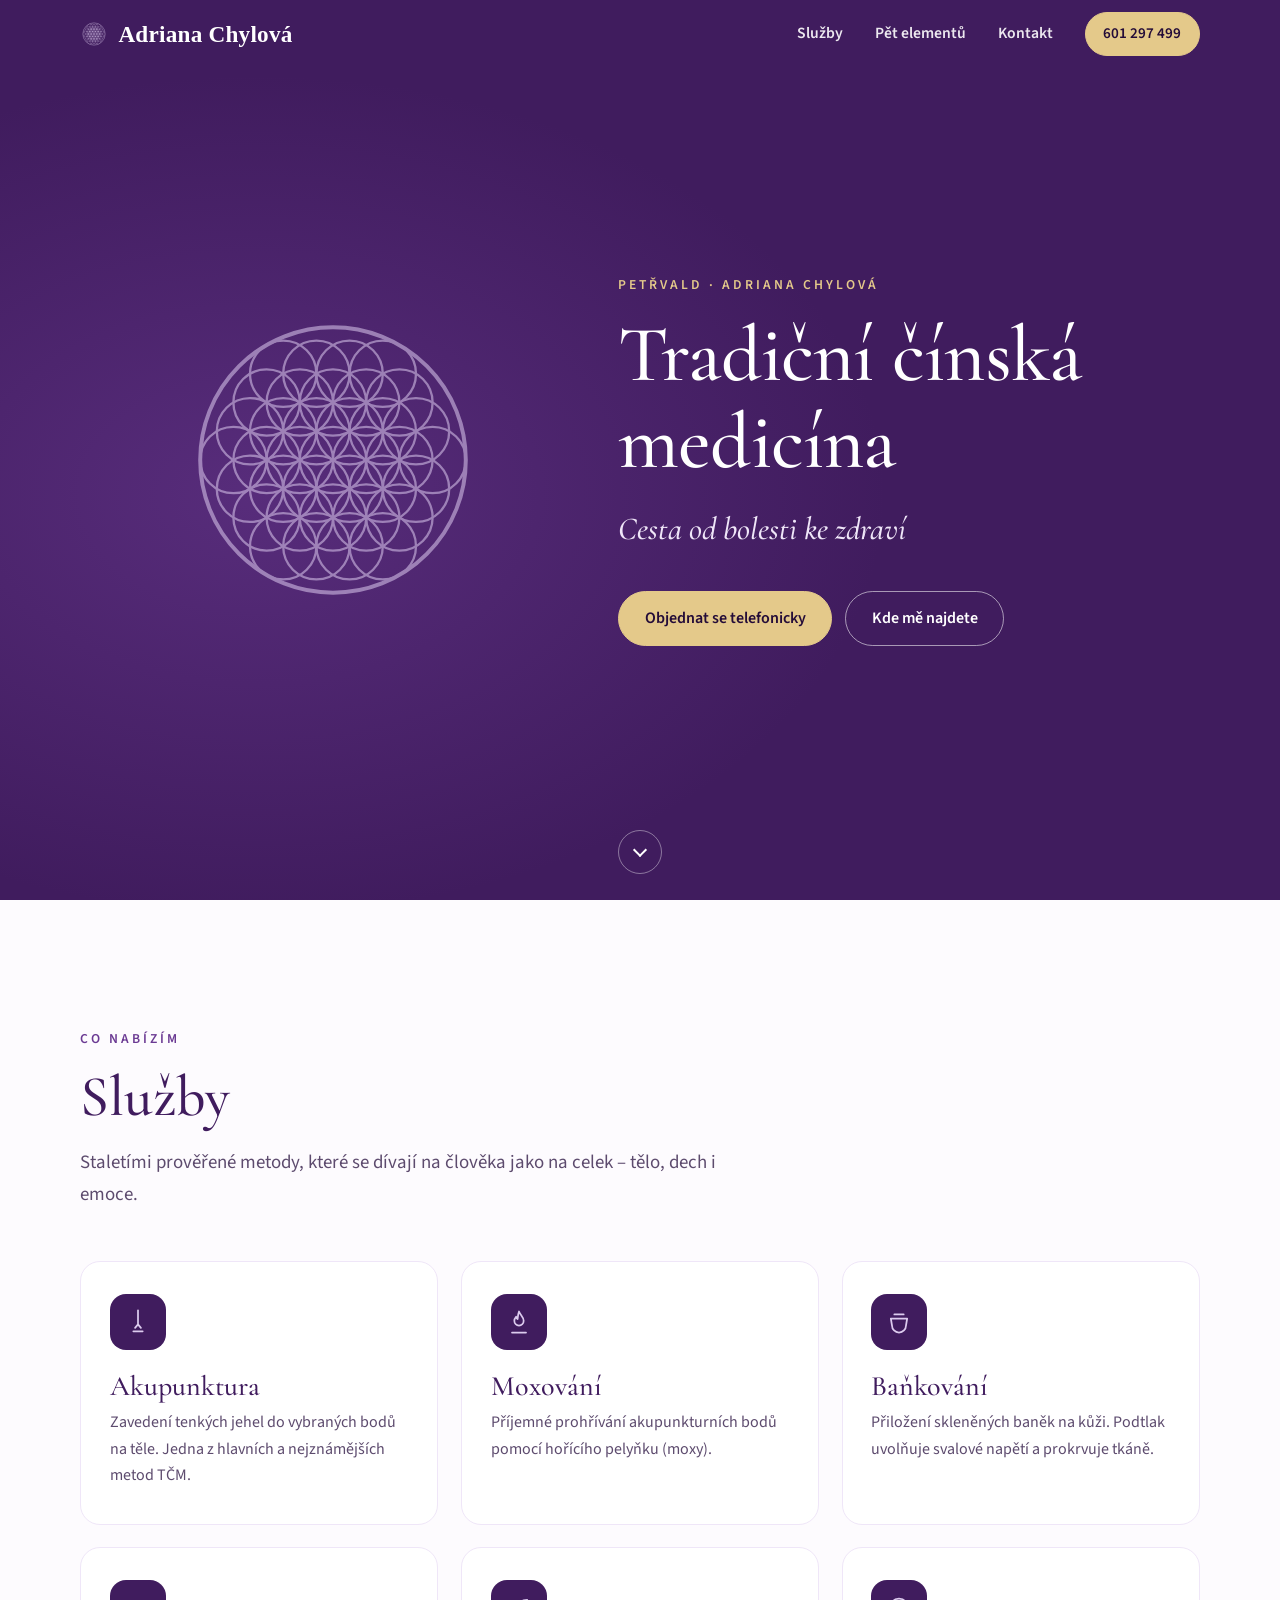
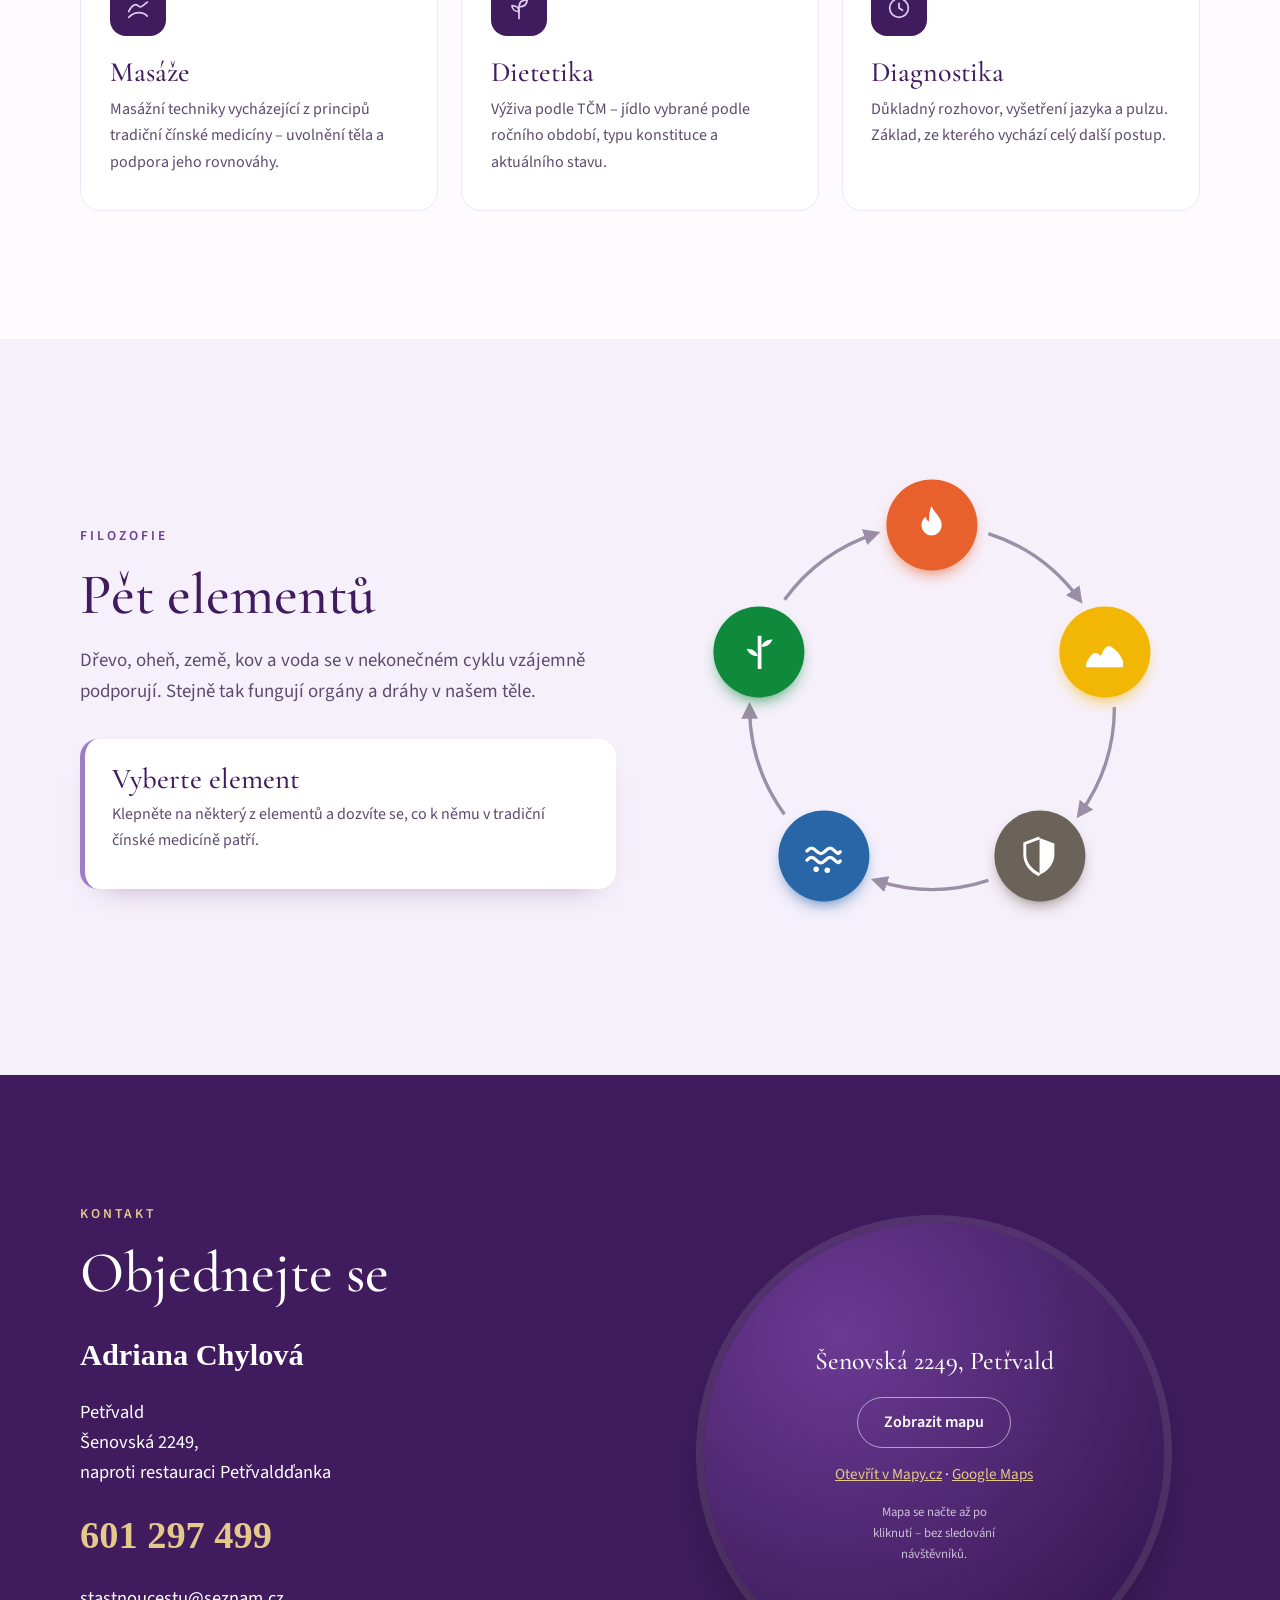
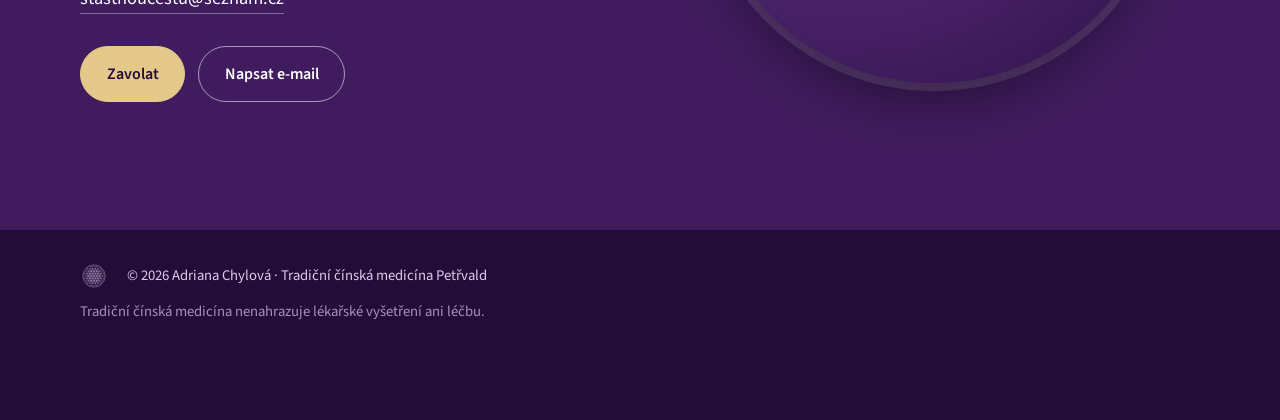
==== index.html @ 7b1acccb "Redesign webu adritcm.cz: moderní one-page, responzivní, SEO, self-hosted fonty Co-Authored-By: Clau" ====
<!doctype html>
<html lang="cs">
<head>
  <meta charset="utf-8">
  <meta name="viewport" content="width=device-width, initial-scale=1">
  <title>Tradiční čínská medicína Petřvald | Adriana Chylová</title>
  <meta name="description" content="Tradiční čínská medicína v Petřvaldu: akupunktura, moxování, baňkování, masáže, dietetika a diagnostika. Adriana Chylová, Šenovská 2249, tel. 601 297 499.">
  <meta name="theme-color" content="#401c5e">
  <link rel="canonical" href="https://adritcm.cz/">
  <link rel="icon" href="img/favicon.svg" type="image/svg+xml">

  <meta property="og:type" content="website">
  <meta property="og:locale" content="cs_CZ">
  <meta property="og:title" content="Tradiční čínská medicína – Cesta od bolesti ke zdraví">
  <meta property="og:description" content="Akupunktura, moxování, baňkování, masáže, dietetika a diagnostika v Petřvaldu.">
  <meta property="og:url" content="https://adritcm.cz/">
  <meta name="twitter:card" content="summary">

  <link rel="preload" href="fonts/cormorant-garamond-latin-500-normal.woff2" as="font" type="font/woff2" crossorigin>
  <link rel="preload" href="fonts/source-sans-3-latin-400-normal.woff2" as="font" type="font/woff2" crossorigin>
  <link rel="stylesheet" href="css/style.css">

  <script type="application/ld+json">
  {
    "@context": "https://schema.org",
    "@type": "HealthAndBeautyBusiness",
    "name": "Adriana Chylová – Tradiční čínská medicína",
    "url": "https://adritcm.cz/",
    "slogan": "Cesta od bolesti ke zdraví",
    "telephone": "+420601297499",
    "email": "stastnoucestu@seznam.cz",
    "address": {
      "@type": "PostalAddress",
      "streetAddress": "Šenovská 2249",
      "addressLocality": "Petřvald",
      "addressCountry": "CZ"
    },
    "founder": { "@type": "Person", "name": "Adriana Chylová" },
    "hasOfferCatalog": {
      "@type": "OfferCatalog",
      "name": "Služby",
      "itemListElement": [
        { "@type": "Offer", "itemOffered": { "@type": "Service", "name": "Akupunktura" } },
        { "@type": "Offer", "itemOffered": { "@type": "Service", "name": "Moxování" } },
        { "@type": "Offer", "itemOffered": { "@type": "Service", "name": "Baňkování" } },
        { "@type": "Offer", "itemOffered": { "@type": "Service", "name": "Masáže" } },
        { "@type": "Offer", "itemOffered": { "@type": "Service", "name": "Dietetika" } },
        { "@type": "Offer", "itemOffered": { "@type": "Service", "name": "Diagnostika" } }
      ]
    }
  }
  </script>
</head>
<body>
  <a class="skip" href="#obsah">Přeskočit na obsah</a>

  <header class="nav" id="nav">
    <a class="nav__brand" href="#top" aria-label="Adriana Chylová – úvod">
      <span class="flower flower--sm" aria-hidden="true"></span>
      <span>Adriana Chylová</span>
    </a>
    <button class="nav__toggle" id="navToggle" aria-expanded="false" aria-controls="navMenu">
      <span class="sr">Menu</span><i aria-hidden="true"></i>
    </button>
    <nav class="nav__menu" id="navMenu" aria-label="Hlavní">
      <a href="#sluzby">Služby</a>
      <a href="#elementy">Pět elementů</a>
      <a href="#kontakt">Kontakt</a>
      <a class="btn btn--small" href="tel:+420601297499">601 297 499</a>
    </nav>
  </header>

  <main id="obsah">
    <!-- HERO -->
    <section class="hero" id="top">
      <img class="hero__photo" src="img/adriana.jpg" alt="Adriana Chylová" width="1200" height="900" fetchpriority="high" onerror="this.remove()">
      <div class="hero__shade" aria-hidden="true"></div>
      <div class="hero__inner">
        <div class="flower flower--hero" aria-hidden="true"></div>
        <div class="hero__text">
          <p class="eyebrow">Petřvald · Adriana Chylová</p>
          <h1>Tradiční čínská medicína</h1>
          <p class="hero__tag">Cesta od bolesti ke zdraví</p>
          <div class="hero__cta">
            <a class="btn" href="tel:+420601297499">Objednat se telefonicky</a>
            <a class="btn btn--ghost" href="#kontakt">Kde mě najdete</a>
          </div>
        </div>
      </div>
      <a class="hero__scroll" href="#sluzby" aria-label="Posunout na služby"><i aria-hidden="true"></i></a>
    </section>

    <!-- SLUŽBY -->
    <section class="section" id="sluzby">
      <div class="wrap">
        <header class="section__head reveal">
          <p class="eyebrow eyebrow--dark">Co nabízím</p>
          <h2>Služby</h2>
          <p class="lead">Staletími prověřené metody, které se dívají na člověka jako na celek – tělo, dech i emoce.</p>
        </header>

        <ul class="cards">
          <li class="card reveal">
            <span class="card__ico" aria-hidden="true"><svg viewBox="0 0 24 24"><path d="M12 2v12M12 14l-2.500 3M12 14l2.500 3M8 20h8" /></svg></span>
            <h3>Akupunktura</h3>
            <p>Zavedení tenkých jehel do vybraných bodů na těle. Jedna z hlavních a nejznámějších metod TČM.</p>
          </li>
          <li class="card reveal">
            <span class="card__ico" aria-hidden="true"><svg viewBox="0 0 24 24"><path d="M12 3c1 3 4 4.500 4 8a4 4 0 0 1-8 0c0-1.500.7-2.600 1.500-3.500.2 1 .7 1.600 1.300 2C11 8.500 11 5.500 12 3z"/><path d="M6 21h12"/></svg></span>
            <h3>Moxování</h3>
            <p>Příjemné prohřívání akupunkturních bodů pomocí hořícího pelyňku (moxy).</p>
          </li>
          <li class="card reveal">
            <span class="card__ico" aria-hidden="true"><svg viewBox="0 0 24 24"><path d="M5 9h14l-1 6a6 6 0 0 1-12 0z"/><path d="M8 5.500h8"/></svg></span>
            <h3>Baňkování</h3>
            <p>Přiložení skleněných baněk na kůži. Podtlak uvolňuje svalové napětí a prokrvuje tkáně.</p>
          </li>
          <li class="card reveal">
            <span class="card__ico" aria-hidden="true"><svg viewBox="0 0 24 24"><path d="M4 15c2-4 4-6 6-6s2 2 4 2 4-3 6-4"/><path d="M4 20c3-3 6-4 9-4s5 1 7 3"/></svg></span>
            <h3>Masáže</h3>
            <p>Masážní techniky vycházející z principů tradiční čínské medicíny – uvolnění těla a podpora jeho rovnováhy.</p>
          </li>
          <li class="card reveal">
            <span class="card__ico" aria-hidden="true"><svg viewBox="0 0 24 24"><path d="M12 21V11"/><path d="M12 11c0-4 3-6 7-6 0 4-3 6-7 6z"/><path d="M12 15c0-3-2.500-5-6-5 0 3 2.500 5 6 5z"/></svg></span>
            <h3>Dietetika</h3>
            <p>Výživa podle TČM – jídlo vybrané podle ročního období, typu konstituce a aktuálního stavu.</p>
          </li>
          <li class="card reveal">
            <span class="card__ico" aria-hidden="true"><svg viewBox="0 0 24 24"><circle cx="12" cy="12" r="8"/><path d="M12 8v4l3 2"/></svg></span>
            <h3>Diagnostika</h3>
            <p>Důkladný rozhovor, vyšetření jazyka a pulzu. Základ, ze kterého vychází celý další postup.</p>
          </li>
        </ul>
      </div>
    </section>

    <!-- PĚT ELEMENTŮ -->
    <section class="section section--tint" id="elementy">
      <div class="wrap elements">
        <header class="section__head reveal">
          <p class="eyebrow eyebrow--dark">Filozofie</p>
          <h2>Pět elementů</h2>
          <p class="lead">Dřevo, oheň, země, kov a voda se v nekonečném cyklu vzájemně podporují. Stejně tak fungují orgány a dráhy v našem těle.</p>
          <div class="el-panel" id="elPanel" aria-live="polite">
            <h3 id="elTitle">Vyberte element</h3>
            <p id="elText">Klepněte na některý z elementů a dozvíte se, co k němu v tradiční čínské medicíně patří.</p>
          </div>
        </header>

        <div class="wheel reveal" id="wheel">
          <svg class="wheel__arrows" viewBox="0 0 100 100" aria-hidden="true">
            <defs>
              <marker id="ah" viewBox="0 0 10 10" refX="7" refY="5" markerWidth="5" markerHeight="5" orient="auto-start-reverse">
                <path d="M0 0L10 5L0 10z" fill="#9a8fa6"/>
              </marker>
            </defs>
            <g fill="none" stroke="#9a8fa6" stroke-width=".7" marker-end="url(#ah)" id="arcs"></g>
          </svg>
          <button class="node" style="--x:50%;--y:12%;--c:#e8602c" data-el="fire" aria-label="Oheň">
            <svg viewBox="0 0 24 24"><path fill="#fff" d="M12 2c1 3.500 5.500 5.800 5.500 10.500a5.500 5.500 0 0 1-11 0c0-2.200 1-3.600 2.300-4.800.2 1.400 1 2.300 1.900 2.800C10.500 8.300 10.800 4.500 12 2z"/></svg>
          </button>
          <button class="node" style="--x:86%;--y:38.500%;--c:#f2b705" data-el="earth" aria-label="Země">
            <svg viewBox="0 0 24 24"><path fill="#fff" d="M2 18c3-6 5-7 8-4 2-5 4-7 7-4 2 1.500 3.500 3 5 7v3H2z"/></svg>
          </button>
          <button class="node" style="--x:72.500%;--y:81%;--c:#6b6259" data-el="metal" aria-label="Kov">
            <svg viewBox="0 0 24 24"><path fill="#fff" d="M12 2l8 3v6c0 5-3.500 9-8 11z"/><path fill="none" stroke="#fff" stroke-width="1.600" d="M12 2L4 5v6c0 5 3.500 9 8 11"/></svg>
          </button>
          <button class="node" style="--x:27.500%;--y:81%;--c:#2866a8" data-el="water" aria-label="Voda">
            <svg viewBox="0 0 24 24" fill="none" stroke="#fff" stroke-width="1.800" stroke-linecap="round"><path d="M3 9c2-2 3-2 5 0s3 2 5 0 3-2 5 0 2 1.500 3 .5"/><path d="M3 14c2-2 3-2 5 0s3 2 5 0 3-2 5 0 2 1.500 3 .5"/><circle cx="8" cy="19" r=".6" fill="#fff"/><circle cx="14" cy="19.500" r=".6" fill="#fff"/></svg>
          </button>
          <button class="node" style="--x:14%;--y:38.500%;--c:#0f8a3c" data-el="wood" aria-label="Dřevo">
            <svg viewBox="0 0 24 24"><path fill="#fff" d="M11 3h2v18h-2z"/><path fill="#fff" d="M13 9c3 0 5-1.500 6-4-3 0-5.500 1.500-6 4zM11 14c-3 0-5-1.500-6-4 3 0 5.500 1.500 6 4z"/></svg>
          </button>
        </div>
      </div>
    </section>

    <!-- KONTAKT -->
    <section class="section section--dark contact" id="kontakt">
      <img class="contact__photo" src="img/caj.jpg" alt="" width="1200" height="800" loading="lazy" onerror="this.remove()">
      <div class="contact__shade" aria-hidden="true"></div>
      <div class="wrap contact__grid">
        <div class="reveal">
          <p class="eyebrow">Kontakt</p>
          <h2>Objednejte se</h2>
          <address class="addr">
            <strong>Adriana Chylová</strong>
            <span>Petřvald<br>Šenovská 2249,<br>naproti restauraci Petřvaldďanka</span>
            <a class="addr__big" href="tel:+420601297499">601 297 499</a>
            <a href="mailto:stastnoucestu@seznam.cz">stastnoucestu@seznam.cz</a>
          </address>
          <div class="hero__cta">
            <a class="btn" href="tel:+420601297499">Zavolat</a>
            <a class="btn btn--ghost" href="mailto:stastnoucestu@seznam.cz">Napsat e-mail</a>
          </div>
        </div>

        <div class="map reveal" id="map">
          <div class="map__ph">
            <p>Šenovská 2249, Petřvald</p>
            <button class="btn btn--ghost" id="mapLoad" type="button">Zobrazit mapu</button>
            <p class="map__links">
              <a href="https://mapy.cz/zakladni?q=%C5%A0enovsk%C3%A1%202249%2C%20Pet%C5%99vald" target="_blank" rel="noopener">Otevřít v Mapy.cz</a> ·
              <a href="https://www.google.com/maps/search/?api=1&query=%C5%A0enovsk%C3%A1%202249%2C%20Pet%C5%99vald" target="_blank" rel="noopener">Google Maps</a>
            </p>
            <small>Mapa se načte až po kliknutí – bez sledování návštěvníků.</small>
          </div>
        </div>
      </div>
    </section>
  </main>

  <footer class="foot">
    <div class="wrap foot__in">
      <span class="flower flower--sm" aria-hidden="true"></span>
      <p>© <span id="year">2025</span> Adriana Chylová · Tradiční čínská medicína Petřvald</p>
      <p class="foot__note">Tradiční čínská medicína nenahrazuje lékařské vyšetření ani léčbu.</p>
    </div>
  </footer>

  <a class="fab" href="tel:+420601297499" aria-label="Zavolat 601 297 499">
    <svg viewBox="0 0 24 24" aria-hidden="true"><path d="M6.600 10.800a15 15 0 0 0 6.600 6.600l2.200-2.200a1 1 0 0 1 1-.25 11 11 0 0 0 3.500.56 1 1 0 0 1 1 1V20a1 1 0 0 1-1 1A17 17 0 0 1 3 4a1 1 0 0 1 1-1h3.500a1 1 0 0 1 1 1c0 1.200.2 2.400.56 3.500a1 1 0 0 1-.25 1z"/></svg>
  </a>

  <script src="js/main.js" defer></script>
</body>
</html>
---- css/style.css ----
/* ---------- Fonts (self-hosted, no third-party requests) ---------- */
@font-face{font-family:"Cormorant Garamond";font-weight:500;font-style:normal;font-display:swap;src:url(../fonts/cormorant-garamond-latin-ext-500-normal.woff2) format("woff2");unicode-range:U+0100-02BA,U+02BD-02C5,U+02C7-02CC,U+02CE-02D7,U+02DD-02FF,U+0304,U+0308,U+0329,U+1D00-1DBF,U+1E00-1E9F,U+1EF2-1EFF,U+2020,U+20A0-20AB,U+20AD-20C0,U+2113,U+2C60-2C7F,U+A720-A7FF}
@font-face{font-family:"Cormorant Garamond";font-weight:500;font-style:normal;font-display:swap;src:url(../fonts/cormorant-garamond-latin-500-normal.woff2) format("woff2");unicode-range:U+0000-00FF,U+0131,U+0152-0153,U+02BB-02BC,U+02C6,U+02DA,U+02DC,U+0304,U+0308,U+0329,U+2000-206F,U+20AC,U+2122,U+2191,U+2193,U+2212,U+2215,U+FEFF,U+FFFD}
@font-face{font-family:"Cormorant Garamond";font-weight:600;font-style:normal;font-display:swap;src:url(../fonts/cormorant-garamond-latin-ext-600-normal.woff2) format("woff2");unicode-range:U+0100-02BA,U+02BD-02C5,U+02C7-02CC,U+02CE-02D7,U+02DD-02FF,U+0304,U+0308,U+0329,U+1D00-1DBF,U+1E00-1E9F,U+1EF2-1EFF,U+2020,U+20A0-20AB,U+20AD-20C0,U+2113,U+2C60-2C7F,U+A720-A7FF}
@font-face{font-family:"Cormorant Garamond";font-weight:600;font-style:normal;font-display:swap;src:url(../fonts/cormorant-garamond-latin-600-normal.woff2) format("woff2");unicode-range:U+0000-00FF,U+0131,U+0152-0153,U+02BB-02BC,U+02C6,U+02DA,U+02DC,U+0304,U+0308,U+0329,U+2000-206F,U+20AC,U+2122,U+2191,U+2193,U+2212,U+2215,U+FEFF,U+FFFD}
@font-face{font-family:"Cormorant Garamond";font-weight:500;font-style:italic;font-display:swap;src:url(../fonts/cormorant-garamond-latin-ext-500-italic.woff2) format("woff2");unicode-range:U+0100-02BA,U+02BD-02C5,U+02C7-02CC,U+02CE-02D7,U+02DD-02FF,U+0304,U+0308,U+0329,U+1D00-1DBF,U+1E00-1E9F,U+1EF2-1EFF,U+2020,U+20A0-20AB,U+20AD-20C0,U+2113,U+2C60-2C7F,U+A720-A7FF}
@font-face{font-family:"Cormorant Garamond";font-weight:500;font-style:italic;font-display:swap;src:url(../fonts/cormorant-garamond-latin-500-italic.woff2) format("woff2");unicode-range:U+0000-00FF,U+0131,U+0152-0153,U+02BB-02BC,U+02C6,U+02DA,U+02DC,U+0304,U+0308,U+0329,U+2000-206F,U+20AC,U+2122,U+2191,U+2193,U+2212,U+2215,U+FEFF,U+FFFD}
@font-face{font-family:"Source Sans 3";font-weight:400;font-style:normal;font-display:swap;src:url(../fonts/source-sans-3-latin-ext-400-normal.woff2) format("woff2");unicode-range:U+0100-02BA,U+02BD-02C5,U+02C7-02CC,U+02CE-02D7,U+02DD-02FF,U+0304,U+0308,U+0329,U+1D00-1DBF,U+1E00-1E9F,U+1EF2-1EFF,U+2020,U+20A0-20AB,U+20AD-20C0,U+2113,U+2C60-2C7F,U+A720-A7FF}
@font-face{font-family:"Source Sans 3";font-weight:400;font-style:normal;font-display:swap;src:url(../fonts/source-sans-3-latin-400-normal.woff2) format("woff2");unicode-range:U+0000-00FF,U+0131,U+0152-0153,U+02BB-02BC,U+02C6,U+02DA,U+02DC,U+0304,U+0308,U+0329,U+2000-206F,U+20AC,U+2122,U+2191,U+2193,U+2212,U+2215,U+FEFF,U+FFFD}
@font-face{font-family:"Source Sans 3";font-weight:600;font-style:normal;font-display:swap;src:url(../fonts/source-sans-3-latin-ext-600-normal.woff2) format("woff2");unicode-range:U+0100-02BA,U+02BD-02C5,U+02C7-02CC,U+02CE-02D7,U+02DD-02FF,U+0304,U+0308,U+0329,U+1D00-1DBF,U+1E00-1E9F,U+1EF2-1EFF,U+2020,U+20A0-20AB,U+20AD-20C0,U+2113,U+2C60-2C7F,U+A720-A7FF}
@font-face{font-family:"Source Sans 3";font-weight:600;font-style:normal;font-display:swap;src:url(../fonts/source-sans-3-latin-600-normal.woff2) format("woff2");unicode-range:U+0000-00FF,U+0131,U+0152-0153,U+02BB-02BC,U+02C6,U+02DA,U+02DC,U+0304,U+0308,U+0329,U+2000-206F,U+20AC,U+2122,U+2191,U+2193,U+2212,U+2215,U+FEFF,U+FFFD}

/* ---------- Tokens ---------- */
:root{
  --plum-950:#240c38;
  --plum-900:#2e1047;
  --plum-800:#401c5e;
  --plum-600:#6b3a93;
  --plum-400:#a07cc4;
  --lilac-200:#dccbee;
  --lilac-100:#efe6f8;
  --paper:#fdfbfe;
  --tint:#f6f0fb;
  --ink:#2a1a38;
  --ink-soft:#5d4b6e;
  --gold:#e4c98a;
  --serif:"Cormorant Garamond",Georgia,"Times New Roman",serif;
  --sans:"Source Sans 3",system-ui,-apple-system,"Segoe UI",Roboto,sans-serif;
  --ease:cubic-bezier(.2,.7,.2,1);
  --nav-h:68px;
}

*,*::before,*::after{box-sizing:border-box}
html{scroll-behavior:smooth;scroll-padding-top:var(--nav-h);-webkit-text-size-adjust:100%}
body{margin:0;font:400 1.0625rem/1.65 var(--sans);color:var(--ink);background:var(--paper);-webkit-font-smoothing:antialiased}
img{max-width:100%;display:block}
a{color:inherit}
h1,h2,h3{font-family:var(--serif);font-weight:500;line-height:1.1;margin:0}
p{margin:0}
.sr{position:absolute;width:1px;height:1px;overflow:hidden;clip:rect(0 0 0 0);white-space:nowrap}
.skip{position:absolute;left:12px;top:-60px;z-index:100;background:#fff;color:var(--plum-800);padding:.6rem 1rem;border-radius:8px;transition:top .2s}
.skip:focus{top:12px}
:focus-visible{outline:3px solid var(--gold);outline-offset:3px;border-radius:4px}
.wrap{width:min(1120px,100% - 2.5rem);margin-inline:auto}

/* ---------- Flower of life (mask so it can take any colour) ---------- */
.flower{display:inline-block;background:currentColor;-webkit-mask:url(../img/flower.svg) center/contain no-repeat;mask:url(../img/flower.svg) center/contain no-repeat}
.flower--sm{width:28px;height:28px;color:var(--lilac-200)}
.flower--hero{width:clamp(180px,26vw,340px);aspect-ratio:1;color:rgba(220,203,238,.55);animation:spin 120s linear infinite}
@keyframes spin{to{transform:rotate(360deg)}}

/* ---------- Buttons ---------- */
.btn{display:inline-flex;align-items:center;justify-content:center;gap:.5rem;padding:.85rem 1.6rem;border-radius:999px;background:var(--gold);color:var(--plum-950);font-weight:600;text-decoration:none;border:1.5px solid var(--gold);transition:transform .25s var(--ease),background .25s,color .25s,box-shadow .25s;cursor:pointer;font-size:1rem;font-family:inherit}
.btn:hover{transform:translateY(-2px);box-shadow:0 10px 24px -8px rgba(0,0,0,.45)}
.btn--ghost{background:transparent;color:#fff;border-color:rgba(255,255,255,.55)}
.btn--ghost:hover{background:rgba(255,255,255,.12)}
.btn--small{padding:.5rem 1.1rem;font-size:.95rem}

/* ---------- Navigation ---------- */
.nav{position:fixed;inset:0 0 auto 0;height:var(--nav-h);z-index:50;display:flex;align-items:center;justify-content:space-between;padding-inline:max(1.25rem,calc((100vw - 1120px)/2));color:#fff;transition:background .3s,box-shadow .3s,backdrop-filter .3s}
.nav.is-solid{background:rgba(46,16,71,.88);backdrop-filter:blur(12px);-webkit-backdrop-filter:blur(12px);box-shadow:0 1px 0 rgba(255,255,255,.08)}
.nav__brand{display:flex;align-items:center;gap:.65rem;text-decoration:none;font-family:var(--serif);font-size:1.45rem;font-weight:600;letter-spacing:.01em}
.nav__menu{display:flex;align-items:center;gap:2rem}
.nav__menu a:not(.btn){text-decoration:none;font-weight:600;font-size:.98rem;opacity:.9;position:relative;padding-block:.3rem}
.nav__menu a:not(.btn)::after{content:"";position:absolute;left:0;bottom:0;height:1.5px;width:100%;background:var(--gold);transform:scaleX(0);transform-origin:left;transition:transform .3s var(--ease)}
.nav__menu a:not(.btn):hover{opacity:1}
.nav__menu a:not(.btn):hover::after{transform:scaleX(1)}
.nav__toggle{display:none;background:none;border:0;width:44px;height:44px;color:inherit;cursor:pointer;position:relative}
.nav__toggle i,.nav__toggle i::before{content:"";position:absolute;left:11px;right:11px;height:2px;background:currentColor;transition:transform .3s var(--ease)}
.nav__toggle i{top:21px}
.nav__toggle i::before{left:0;right:0;top:-7px;box-shadow:0 14px 0 currentColor}
.nav__toggle[aria-expanded="true"] i{background:transparent}
.nav__toggle[aria-expanded="true"] i::before{transform:translateY(7px) rotate(45deg);box-shadow:none}
.nav__toggle[aria-expanded="true"] i::after{content:"";position:absolute;left:0;right:0;top:-0;height:2px;background:currentColor;transform:rotate(-45deg)}

/* ---------- Hero ---------- */
.hero{position:relative;min-height:100svh;display:grid;align-items:center;background:var(--plum-800);color:#fff;overflow:hidden;isolation:isolate}
.hero__photo{position:absolute;inset:0;width:100%;height:100%;object-fit:cover;object-position:70% 20%;z-index:-2;mix-blend-mode:luminosity;opacity:.38}
.hero__shade{position:absolute;inset:0;z-index:-1;background:
  radial-gradient(900px 600px at 20% 55%,rgba(107,58,147,.55),transparent 70%),
  linear-gradient(90deg,var(--plum-800) 0%,rgba(64,28,94,.35) 55%,rgba(64,28,94,.7) 100%)}
.hero__inner{width:min(1120px,100% - 2.5rem);margin:0 auto;padding:calc(var(--nav-h) + 2rem) 0 5rem;display:grid;grid-template-columns:1fr 1.15fr;align-items:center;gap:2rem}
.hero__inner .flower--hero{justify-self:center}
.eyebrow{font-size:.85rem;letter-spacing:.22em;text-transform:uppercase;font-weight:600;color:var(--gold);margin-bottom:1rem}
.eyebrow--dark{color:var(--plum-600)}
.hero h1{font-size:clamp(2.6rem,6.2vw,5rem);font-weight:500;letter-spacing:-.01em;text-wrap:balance}
.hero__tag{font-family:var(--serif);font-style:italic;font-size:clamp(1.4rem,2.6vw,2rem);color:var(--lilac-100);margin:1rem 0 2.2rem}
.hero__cta{display:flex;flex-wrap:wrap;gap:.8rem}
.hero__scroll{position:absolute;left:50%;bottom:1.6rem;translate:-50% 0;width:44px;height:44px;border-radius:50%;border:1.5px solid rgba(255,255,255,.4);display:grid;place-items:center;text-decoration:none;transition:background .3s}
.hero__scroll:hover{background:rgba(255,255,255,.12)}
.hero__scroll i{width:10px;height:10px;border-right:2px solid #fff;border-bottom:2px solid #fff;rotate:45deg;translate:0 -2px;animation:bob 2s ease-in-out infinite}
@keyframes bob{50%{translate:0 3px}}

/* ---------- Sections ---------- */
.section{padding:clamp(4.5rem,10vw,8rem) 0}
.section--tint{background:var(--tint)}
.section__head{max-width:640px;margin-bottom:3.2rem}
.section h2{font-size:clamp(2.2rem,4.6vw,3.6rem);color:var(--plum-800)}
.lead{margin-top:1.1rem;color:var(--ink-soft);font-size:1.18rem}

/* ---------- Service cards ---------- */
.cards{list-style:none;margin:0;padding:0;display:grid;grid-template-columns:repeat(auto-fit,minmax(min(100%,300px),1fr));gap:1.4rem}
.card{background:#fff;border:1px solid var(--lilac-100);border-radius:20px;padding:2rem 1.8rem 2.2rem;position:relative;overflow:hidden;transition:transform .35s var(--ease),box-shadow .35s,border-color .35s}
.card::after{content:"";position:absolute;inset:auto -30% -60% auto;width:200px;height:200px;background:radial-gradient(circle,var(--lilac-100),transparent 70%);opacity:0;transition:opacity .4s}
.card:hover{transform:translateY(-6px);box-shadow:0 22px 40px -22px rgba(64,28,94,.4);border-color:var(--lilac-200)}
.card:hover::after{opacity:1}
.card__ico{display:grid;place-items:center;width:56px;height:56px;border-radius:16px;background:var(--plum-800);margin-bottom:1.3rem}
.card__ico svg{width:28px;height:28px;fill:none;stroke:var(--lilac-200);stroke-width:1.5;stroke-linecap:round;stroke-linejoin:round}
.card h3{font-size:1.75rem;color:var(--plum-800);margin-bottom:.5rem}
.card p{color:var(--ink-soft);font-size:1rem;position:relative;z-index:1}

/* ---------- Five elements ---------- */
.elements{display:grid;grid-template-columns:1fr 1fr;gap:3rem;align-items:center}
.elements .section__head{margin:0}
.el-panel{margin-top:2rem;padding:1.5rem 1.7rem;background:#fff;border-radius:18px;border-left:5px solid var(--panel,var(--plum-400));box-shadow:0 14px 30px -22px rgba(64,28,94,.5);min-height:150px;transition:border-color .3s}
.el-panel h3{font-size:1.8rem;color:var(--panel,var(--plum-800));margin-bottom:.4rem}
.el-panel p{font-size:1rem;color:var(--ink-soft)}
.wheel{position:relative;width:min(100%,480px);aspect-ratio:1;justify-self:center}
.wheel__arrows{position:absolute;inset:0;width:100%;height:100%}
.node{position:absolute;left:var(--x);top:var(--y);width:19%;aspect-ratio:1;translate:-50% -50%;border-radius:50%;border:0;background:var(--c);display:grid;place-items:center;cursor:pointer;transition:transform .35s var(--ease),box-shadow .35s;box-shadow:0 8px 18px -8px var(--c)}
.node svg{width:56%;height:56%}
.node:hover,.node.is-active{transform:scale(1.14);box-shadow:0 0 0 6px color-mix(in srgb,var(--c) 28%,transparent),0 14px 26px -10px var(--c)}

/* ---------- Contact ---------- */
.contact{position:relative;background:var(--plum-800);color:#fff;overflow:hidden;isolation:isolate}
.contact__photo{position:absolute;inset:0;width:100%;height:100%;object-fit:cover;z-index:-2;mix-blend-mode:luminosity;opacity:.3}
.contact__shade{position:absolute;inset:0;z-index:-1;background:linear-gradient(100deg,rgba(64,28,94,.4),var(--plum-800) 75%)}
.contact h2{color:#fff;margin-bottom:1.6rem}
.contact__grid{display:grid;grid-template-columns:1fr 1fr;gap:3.5rem;align-items:center}
.addr{font-style:normal;display:grid;gap:1rem;margin-bottom:2rem;font-size:1.15rem}
.addr strong{font-family:var(--serif);font-size:1.9rem;font-weight:600}
.addr a{text-decoration:none;border-bottom:1px solid rgba(255,255,255,.35);width:fit-content;transition:border-color .2s}
.addr a:hover{border-color:var(--gold)}
.addr__big{font-family:var(--serif);font-size:2.4rem;font-weight:600;color:var(--gold);border:0!important}
.map{aspect-ratio:1;max-width:460px;width:100%;justify-self:center;border-radius:50%;overflow:hidden;position:relative;box-shadow:0 0 0 8px rgba(255,255,255,.1),0 30px 60px -20px rgba(0,0,0,.5);background:radial-gradient(circle at 30% 25%,var(--plum-600),var(--plum-900))}
.map iframe{position:absolute;inset:0;width:100%;height:100%;border:0}
.map__ph{position:absolute;inset:0;display:flex;flex-direction:column;align-items:center;justify-content:center;gap:.9rem;text-align:center;padding:2.2rem}
.map__ph>p:first-child{font-family:var(--serif);font-size:1.6rem}
.map__links{font-size:.95rem}
.map__links a{color:var(--gold)}
.map__ph small{font-size:.8rem;opacity:.7;max-width:22ch}

/* ---------- Footer ---------- */
.foot{background:var(--plum-950);color:var(--lilac-200);padding:2rem 0 6rem;font-size:.92rem}
.foot__in{display:flex;flex-wrap:wrap;gap:.6rem 1.2rem;align-items:center}
.foot__note{opacity:.7;flex-basis:100%}

/* ---------- Call FAB (mobile) ---------- */
.fab{display:none;position:fixed;right:16px;bottom:16px;z-index:40;width:58px;height:58px;border-radius:50%;background:var(--gold);place-items:center;box-shadow:0 12px 26px -8px rgba(0,0,0,.5)}
.fab svg{width:26px;height:26px;fill:var(--plum-950)}

/* ---------- Reveal ---------- */
.js .reveal{opacity:0;translate:0 26px;transition:opacity .8s var(--ease),translate .8s var(--ease);transition-delay:var(--d,0s)}
.js .reveal.is-in{opacity:1;translate:0 0}

/* ---------- Responsive ---------- */
@media (max-width:860px){
  .nav__toggle{display:block}
  .nav__menu{position:fixed;inset:var(--nav-h) 0 auto 0;flex-direction:column;align-items:stretch;gap:0;padding:.5rem 1.25rem 1.5rem;background:rgba(36,12,56,.97);backdrop-filter:blur(14px);-webkit-backdrop-filter:blur(14px);translate:0 -8px;opacity:0;visibility:hidden;transition:opacity .25s,translate .25s,visibility .25s}
  .nav__menu.is-open{opacity:1;translate:0 0;visibility:visible}
  .nav__menu a:not(.btn){padding:1rem 0;border-bottom:1px solid rgba(255,255,255,.1);font-size:1.1rem}
  .nav__menu .btn{margin-top:1rem}
  .hero__inner{grid-template-columns:1fr;text-align:center;justify-items:center;padding-top:calc(var(--nav-h) + 1rem)}
  .hero__inner .flower--hero{width:150px}
  .hero__cta{justify-content:center}
  .hero__photo{object-position:60% 15%}
  .elements,.contact__grid{grid-template-columns:1fr}
  .fab{display:grid}
  .map{max-width:340px}
}
@media (max-width:420px){
  .nav__brand{font-size:1.25rem}
  .btn{width:100%}
}
@media (prefers-reduced-motion:reduce){
  html{scroll-behavior:auto}
  *,*::before,*::after{animation:none!important;transition-duration:.01ms!important}
  .js .reveal{opacity:1;translate:none}
}
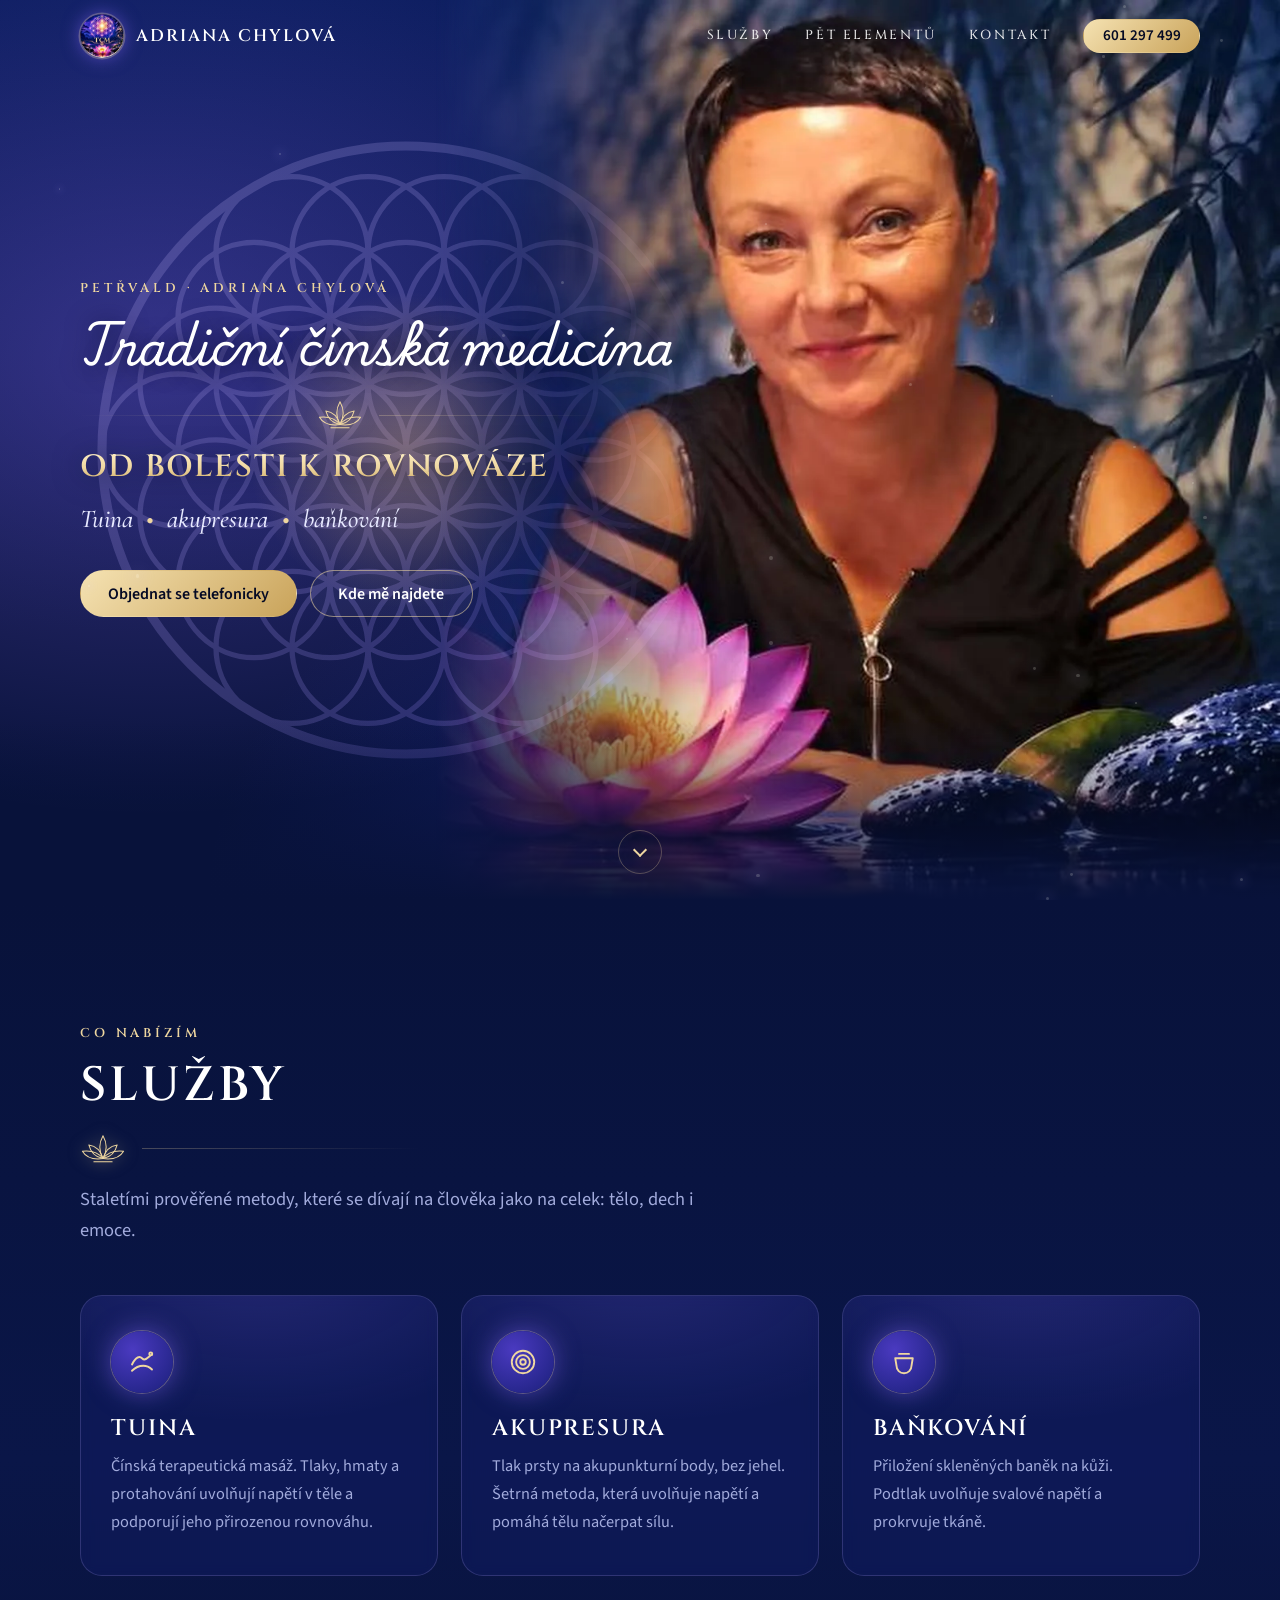
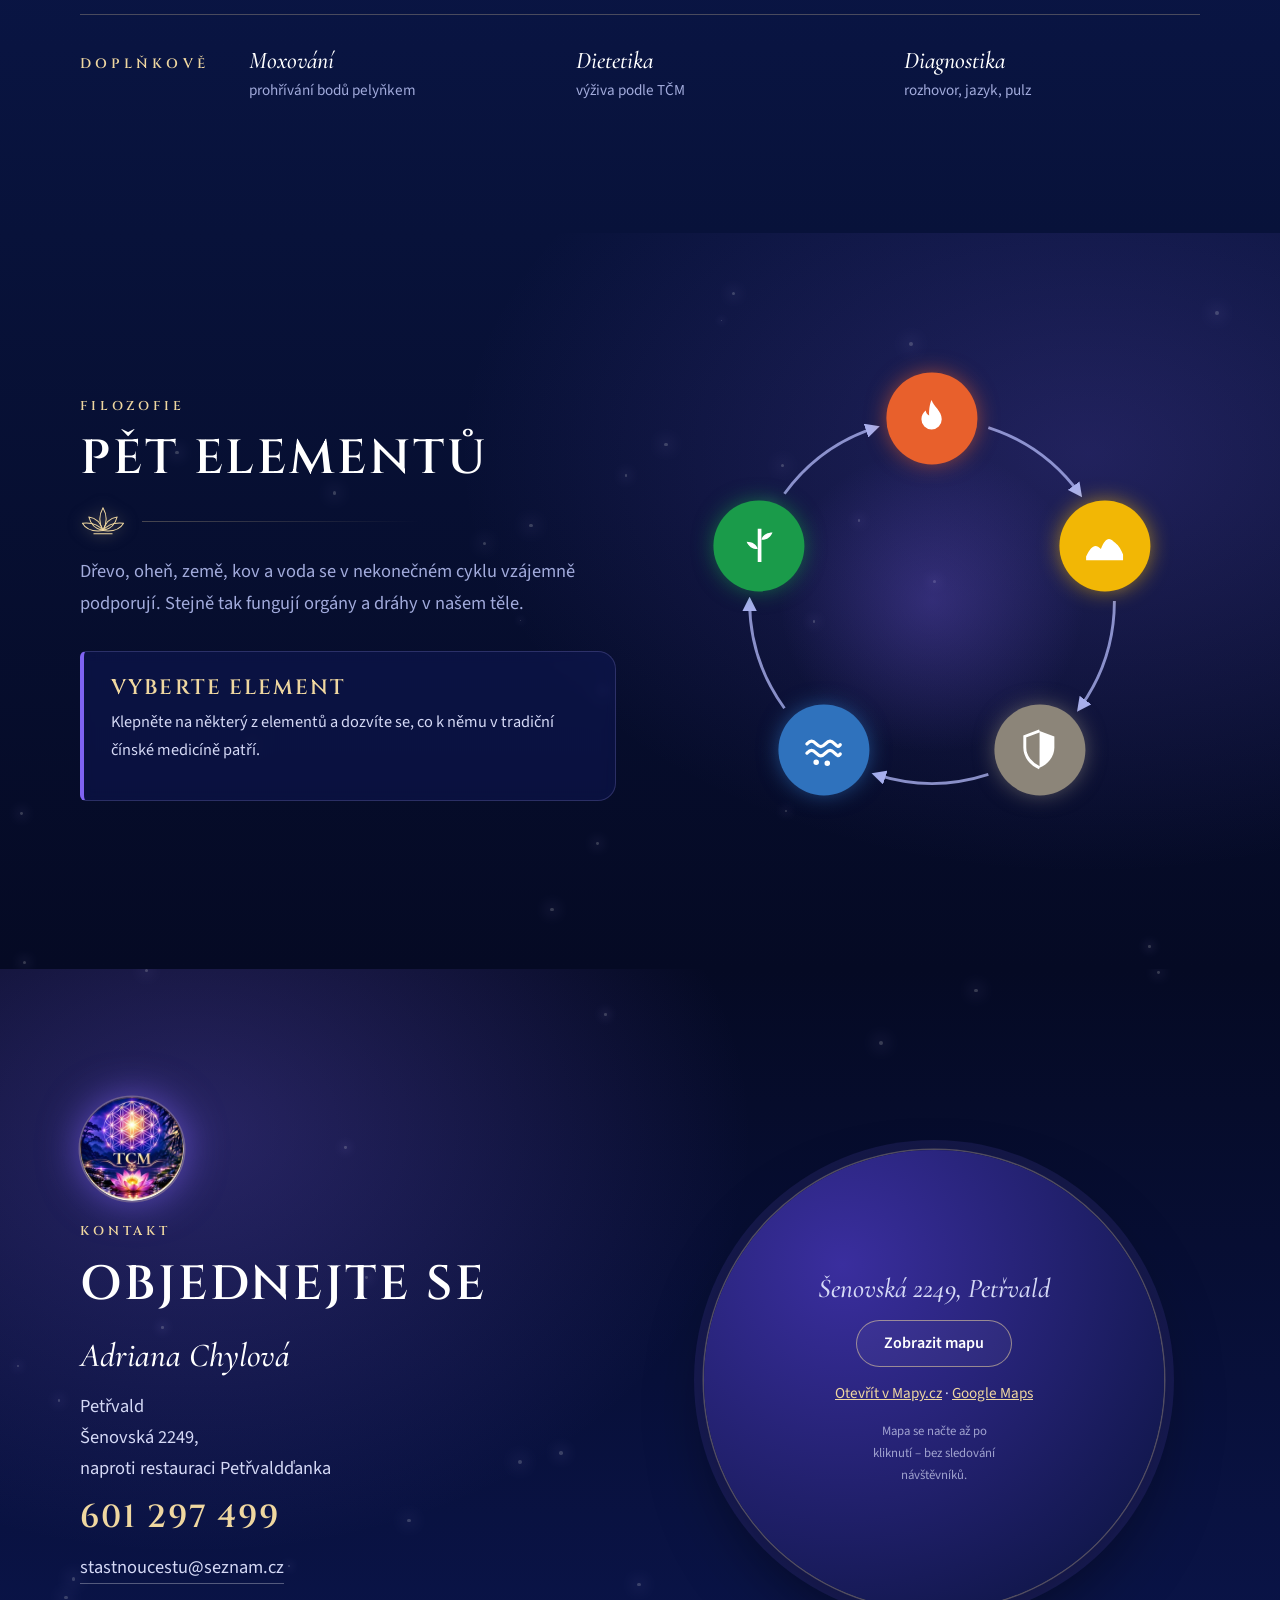
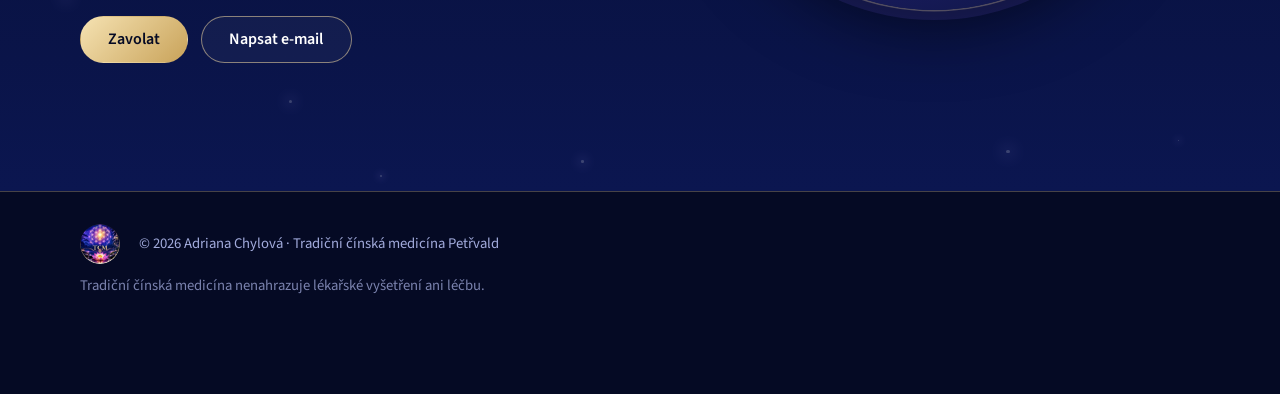
==== commit 4b4cfb3c: "Nový motiv: noční lotos (indigo, zlato, fialová záře), logo a portrét, služby tuina/akupresura/baňko" ====
--- a/index.html
+++ b/index.html
@@ -4,20 +4,26 @@
   <meta charset="utf-8">
   <meta name="viewport" content="width=device-width, initial-scale=1">
   <title>Tradiční čínská medicína Petřvald | Adriana Chylová</title>
-  <meta name="description" content="Tradiční čínská medicína v Petřvaldu: akupunktura, moxování, baňkování, masáže, dietetika a diagnostika. Adriana Chylová, Šenovská 2249, tel. 601 297 499.">
-  <meta name="theme-color" content="#401c5e">
+  <meta name="description" content="Tradiční čínská medicína v Petřvaldu: tuina, akupresura a baňkování. Od bolesti k rovnováze. Adriana Chylová, Šenovská 2249, tel. 601 297 499.">
+  <meta name="theme-color" content="#08123a">
   <link rel="canonical" href="https://adritcm.cz/">
-  <link rel="icon" href="img/favicon.svg" type="image/svg+xml">
+  <link rel="icon" href="favicon.ico" sizes="48x48">
+  <link rel="icon" href="img/icon-192.png" type="image/png" sizes="192x192">
+  <link rel="apple-touch-icon" href="img/icon-180.png">
 
   <meta property="og:type" content="website">
   <meta property="og:locale" content="cs_CZ">
-  <meta property="og:title" content="Tradiční čínská medicína – Cesta od bolesti ke zdraví">
-  <meta property="og:description" content="Akupunktura, moxování, baňkování, masáže, dietetika a diagnostika v Petřvaldu.">
+  <meta property="og:title" content="Tradiční čínská medicína – Od bolesti k rovnováze">
+  <meta property="og:description" content="Tuina, akupresura a baňkování v Petřvaldu. Adriana Chylová, tel. 601 297 499.">
   <meta property="og:url" content="https://adritcm.cz/">
-  <meta name="twitter:card" content="summary">
-
-  <link rel="preload" href="fonts/cormorant-garamond-latin-500-normal.woff2" as="font" type="font/woff2" crossorigin>
-  <link rel="preload" href="fonts/source-sans-3-latin-400-normal.woff2" as="font" type="font/woff2" crossorigin>
+  <meta property="og:image" content="https://adritcm.cz/img/og.jpg">
+  <meta property="og:image:width" content="1200">
+  <meta property="og:image:height" content="630">
+  <meta name="twitter:card" content="summary_large_image">
+
+  <link rel="preload" href="fonts/playwrite-cz-latin-400-normal.woff2" as="font" type="font/woff2" crossorigin>
+  <link rel="preload" href="fonts/cinzel-latin-600-normal.woff2" as="font" type="font/woff2" crossorigin>
+  <link rel="preload" href="img/portrait.webp" as="image" media="(min-width: 861px)">
   <link rel="stylesheet" href="css/style.css">
 
   <script type="application/ld+json">
@@ -26,7 +32,9 @@
     "@type": "HealthAndBeautyBusiness",
     "name": "Adriana Chylová – Tradiční čínská medicína",
     "url": "https://adritcm.cz/",
-    "slogan": "Cesta od bolesti ke zdraví",
+    "image": "https://adritcm.cz/img/og.jpg",
+    "logo": "https://adritcm.cz/img/icon-192.png",
+    "slogan": "Od bolesti k rovnováze",
     "telephone": "+420601297499",
     "email": "stastnoucestu@seznam.cz",
     "address": {
@@ -40,23 +48,33 @@
       "@type": "OfferCatalog",
       "name": "Služby",
       "itemListElement": [
-        { "@type": "Offer", "itemOffered": { "@type": "Service", "name": "Akupunktura" } },
-        { "@type": "Offer", "itemOffered": { "@type": "Service", "name": "Moxování" } },
-        { "@type": "Offer", "itemOffered": { "@type": "Service", "name": "Baňkování" } },
-        { "@type": "Offer", "itemOffered": { "@type": "Service", "name": "Masáže" } },
-        { "@type": "Offer", "itemOffered": { "@type": "Service", "name": "Dietetika" } },
-        { "@type": "Offer", "itemOffered": { "@type": "Service", "name": "Diagnostika" } }
+        { "@type": "Offer", "itemOffered": { "@type": "Service", "name": "Tuina" } },
+        { "@type": "Offer", "itemOffered": { "@type": "Service", "name": "Akupresura" } },
+        { "@type": "Offer", "itemOffered": { "@type": "Service", "name": "Baňkování" } }
       ]
     }
   }
   </script>
 </head>
 <body>
+  <svg width="0" height="0" style="position:absolute" aria-hidden="true" focusable="false">
+    <symbol id="lotus" viewBox="0 0 100 70">
+      <g fill="none" stroke="currentColor" stroke-width="2.2" stroke-linejoin="round" stroke-linecap="round">
+        <path d="M50 6C41 22 41 40 50 56C59 40 59 22 50 6Z"/>
+        <path d="M50 56C34 53 23 42 19 26C34 28 45 38 50 56Z"/>
+        <path d="M50 56C66 53 77 42 81 26C66 28 55 38 50 56Z"/>
+        <path d="M50 56C27 59 12 52 5 40C22 38 40 43 50 56Z"/>
+        <path d="M50 56C73 59 88 52 95 40C78 38 60 43 50 56Z"/>
+        <path d="M30 63H70"/>
+      </g>
+    </symbol>
+  </svg>
+
   <a class="skip" href="#obsah">Přeskočit na obsah</a>
 
   <header class="nav" id="nav">
     <a class="nav__brand" href="#top" aria-label="Adriana Chylová – úvod">
-      <span class="flower flower--sm" aria-hidden="true"></span>
+      <img src="img/logo-240.webp" alt="" width="44" height="44">
       <span>Adriana Chylová</span>
     </a>
     <button class="nav__toggle" id="navToggle" aria-expanded="false" aria-controls="navMenu">
@@ -73,14 +91,16 @@
   <main id="obsah">
     <!-- HERO -->
     <section class="hero" id="top">
-      <img class="hero__photo" src="img/adriana.jpg" alt="Adriana Chylová" width="1200" height="900" fetchpriority="high" onerror="this.remove()">
-      <div class="hero__shade" aria-hidden="true"></div>
+      <div class="hero__bg" aria-hidden="true"><div class="hero__flower"></div></div>
+      <img class="hero__photo" src="img/portrait.webp" alt="Adriana Chylová" width="1200" height="1116" fetchpriority="high">
+      <div class="sparkles" aria-hidden="true"></div>
       <div class="hero__inner">
-        <div class="flower flower--hero" aria-hidden="true"></div>
         <div class="hero__text">
           <p class="eyebrow">Petřvald · Adriana Chylová</p>
           <h1>Tradiční čínská medicína</h1>
-          <p class="hero__tag">Cesta od bolesti ke zdraví</p>
+          <div class="divider" aria-hidden="true"><svg><use href="#lotus"/></svg></div>
+          <p class="hero__motto">Od bolesti k rovnováze</p>
+          <p class="hero__tags">Tuina <i aria-hidden="true">•</i> akupresura <i aria-hidden="true">•</i> baňkování</p>
           <div class="hero__cta">
             <a class="btn" href="tel:+420601297499">Objednat se telefonicky</a>
             <a class="btn btn--ghost" href="#kontakt">Kde mě najdete</a>
@@ -94,52 +114,49 @@
     <section class="section" id="sluzby">
       <div class="wrap">
         <header class="section__head reveal">
-          <p class="eyebrow eyebrow--dark">Co nabízím</p>
+          <p class="eyebrow">Co nabízím</p>
           <h2>Služby</h2>
-          <p class="lead">Staletími prověřené metody, které se dívají na člověka jako na celek – tělo, dech i emoce.</p>
+          <div class="divider divider--left" aria-hidden="true"><svg><use href="#lotus"/></svg></div>
+          <p class="lead">Staletími prověřené metody, které se dívají na člověka jako na celek: tělo, dech i emoce.</p>
         </header>
 
         <ul class="cards">
           <li class="card reveal">
-            <span class="card__ico" aria-hidden="true"><svg viewBox="0 0 24 24"><path d="M12 2v12M12 14l-2.500 3M12 14l2.500 3M8 20h8" /></svg></span>
-            <h3>Akupunktura</h3>
-            <p>Zavedení tenkých jehel do vybraných bodů na těle. Jedna z hlavních a nejznámějších metod TČM.</p>
+            <span class="card__ico" aria-hidden="true"><svg viewBox="0 0 24 24"><path d="M4 14c2-4 4-6 6-6s2 2 4 2 4-3 6-4"/><path d="M4 19c3-3 6-4 9-4s5 1 7 3"/><circle cx="19" cy="5.500" r="1.200"/></svg></span>
+            <h3>Tuina</h3>
+            <p>Čínská terapeutická masáž. Tlaky, hmaty a protahování uvolňují napětí v těle a podporují jeho přirozenou rovnováhu.</p>
           </li>
           <li class="card reveal">
-            <span class="card__ico" aria-hidden="true"><svg viewBox="0 0 24 24"><path d="M12 3c1 3 4 4.500 4 8a4 4 0 0 1-8 0c0-1.500.7-2.600 1.500-3.500.2 1 .7 1.600 1.300 2C11 8.500 11 5.500 12 3z"/><path d="M6 21h12"/></svg></span>
-            <h3>Moxování</h3>
-            <p>Příjemné prohřívání akupunkturních bodů pomocí hořícího pelyňku (moxy).</p>
+            <span class="card__ico" aria-hidden="true"><svg viewBox="0 0 24 24"><circle cx="12" cy="12" r="2.200"/><circle cx="12" cy="12" r="5.500"/><circle cx="12" cy="12" r="9"/></svg></span>
+            <h3>Akupresura</h3>
+            <p>Tlak prsty na akupunkturní body, bez jehel. Šetrná metoda, která uvolňuje napětí a pomáhá tělu načerpat sílu.</p>
           </li>
           <li class="card reveal">
             <span class="card__ico" aria-hidden="true"><svg viewBox="0 0 24 24"><path d="M5 9h14l-1 6a6 6 0 0 1-12 0z"/><path d="M8 5.500h8"/></svg></span>
             <h3>Baňkování</h3>
             <p>Přiložení skleněných baněk na kůži. Podtlak uvolňuje svalové napětí a prokrvuje tkáně.</p>
           </li>
-          <li class="card reveal">
-            <span class="card__ico" aria-hidden="true"><svg viewBox="0 0 24 24"><path d="M4 15c2-4 4-6 6-6s2 2 4 2 4-3 6-4"/><path d="M4 20c3-3 6-4 9-4s5 1 7 3"/></svg></span>
-            <h3>Masáže</h3>
-            <p>Masážní techniky vycházející z principů tradiční čínské medicíny – uvolnění těla a podpora jeho rovnováhy.</p>
-          </li>
-          <li class="card reveal">
-            <span class="card__ico" aria-hidden="true"><svg viewBox="0 0 24 24"><path d="M12 21V11"/><path d="M12 11c0-4 3-6 7-6 0 4-3 6-7 6z"/><path d="M12 15c0-3-2.500-5-6-5 0 3 2.500 5 6 5z"/></svg></span>
-            <h3>Dietetika</h3>
-            <p>Výživa podle TČM – jídlo vybrané podle ročního období, typu konstituce a aktuálního stavu.</p>
-          </li>
-          <li class="card reveal">
-            <span class="card__ico" aria-hidden="true"><svg viewBox="0 0 24 24"><circle cx="12" cy="12" r="8"/><path d="M12 8v4l3 2"/></svg></span>
-            <h3>Diagnostika</h3>
-            <p>Důkladný rozhovor, vyšetření jazyka a pulzu. Základ, ze kterého vychází celý další postup.</p>
-          </li>
         </ul>
+
+        <div class="extras reveal">
+          <h3>Doplňkově</h3>
+          <ul>
+            <li><strong>Moxování</strong> <span>prohřívání bodů pelyňkem</span></li>
+            <li><strong>Dietetika</strong> <span>výživa podle TČM</span></li>
+            <li><strong>Diagnostika</strong> <span>rozhovor, jazyk, pulz</span></li>
+          </ul>
+        </div>
       </div>
     </section>
 
     <!-- PĚT ELEMENTŮ -->
-    <section class="section section--tint" id="elementy">
+    <section class="section section--deep" id="elementy">
+      <div class="sparkles" aria-hidden="true"></div>
       <div class="wrap elements">
         <header class="section__head reveal">
-          <p class="eyebrow eyebrow--dark">Filozofie</p>
+          <p class="eyebrow">Filozofie</p>
           <h2>Pět elementů</h2>
+          <div class="divider divider--left" aria-hidden="true"><svg><use href="#lotus"/></svg></div>
           <p class="lead">Dřevo, oheň, země, kov a voda se v nekonečném cyklu vzájemně podporují. Stejně tak fungují orgány a dráhy v našem těle.</p>
           <div class="el-panel" id="elPanel" aria-live="polite">
             <h3 id="elTitle">Vyberte element</h3>
@@ -151,10 +168,10 @@
           <svg class="wheel__arrows" viewBox="0 0 100 100" aria-hidden="true">
             <defs>
               <marker id="ah" viewBox="0 0 10 10" refX="7" refY="5" markerWidth="5" markerHeight="5" orient="auto-start-reverse">
-                <path d="M0 0L10 5L0 10z" fill="#9a8fa6"/>
+                <path d="M0 0L10 5L0 10z" fill="#a9b0ee"/>
               </marker>
             </defs>
-            <g fill="none" stroke="#9a8fa6" stroke-width=".7" marker-end="url(#ah)" id="arcs"></g>
+            <g fill="none" stroke="#a9b0ee" stroke-width=".6" stroke-opacity=".8" marker-end="url(#ah)" id="arcs"></g>
           </svg>
           <button class="node" style="--x:50%;--y:12%;--c:#e8602c" data-el="fire" aria-label="Oheň">
             <svg viewBox="0 0 24 24"><path fill="#fff" d="M12 2c1 3.500 5.500 5.800 5.500 10.500a5.500 5.500 0 0 1-11 0c0-2.200 1-3.600 2.300-4.800.2 1.400 1 2.300 1.900 2.800C10.500 8.300 10.800 4.500 12 2z"/></svg>
@@ -162,13 +179,13 @@
           <button class="node" style="--x:86%;--y:38.500%;--c:#f2b705" data-el="earth" aria-label="Země">
             <svg viewBox="0 0 24 24"><path fill="#fff" d="M2 18c3-6 5-7 8-4 2-5 4-7 7-4 2 1.500 3.500 3 5 7v3H2z"/></svg>
           </button>
-          <button class="node" style="--x:72.500%;--y:81%;--c:#6b6259" data-el="metal" aria-label="Kov">
+          <button class="node" style="--x:72.500%;--y:81%;--c:#8c8579" data-el="metal" aria-label="Kov">
             <svg viewBox="0 0 24 24"><path fill="#fff" d="M12 2l8 3v6c0 5-3.500 9-8 11z"/><path fill="none" stroke="#fff" stroke-width="1.600" d="M12 2L4 5v6c0 5 3.500 9 8 11"/></svg>
           </button>
-          <button class="node" style="--x:27.500%;--y:81%;--c:#2866a8" data-el="water" aria-label="Voda">
+          <button class="node" style="--x:27.500%;--y:81%;--c:#2f72bd" data-el="water" aria-label="Voda">
             <svg viewBox="0 0 24 24" fill="none" stroke="#fff" stroke-width="1.800" stroke-linecap="round"><path d="M3 9c2-2 3-2 5 0s3 2 5 0 3-2 5 0 2 1.500 3 .5"/><path d="M3 14c2-2 3-2 5 0s3 2 5 0 3-2 5 0 2 1.500 3 .5"/><circle cx="8" cy="19" r=".6" fill="#fff"/><circle cx="14" cy="19.500" r=".6" fill="#fff"/></svg>
           </button>
-          <button class="node" style="--x:14%;--y:38.500%;--c:#0f8a3c" data-el="wood" aria-label="Dřevo">
+          <button class="node" style="--x:14%;--y:38.500%;--c:#1a9b4a" data-el="wood" aria-label="Dřevo">
             <svg viewBox="0 0 24 24"><path fill="#fff" d="M11 3h2v18h-2z"/><path fill="#fff" d="M13 9c3 0 5-1.500 6-4-3 0-5.500 1.500-6 4zM11 14c-3 0-5-1.500-6-4 3 0 5.500 1.500 6 4z"/></svg>
           </button>
         </div>
@@ -176,11 +193,11 @@
     </section>
 
     <!-- KONTAKT -->
-    <section class="section section--dark contact" id="kontakt">
-      <img class="contact__photo" src="img/caj.jpg" alt="" width="1200" height="800" loading="lazy" onerror="this.remove()">
-      <div class="contact__shade" aria-hidden="true"></div>
+    <section class="section contact" id="kontakt">
+      <div class="sparkles" aria-hidden="true"></div>
       <div class="wrap contact__grid">
         <div class="reveal">
+          <img class="contact__logo" src="img/logo-240.webp" alt="Logo TCM – květ života a lotos" width="120" height="120" loading="lazy">
           <p class="eyebrow">Kontakt</p>
           <h2>Objednejte se</h2>
           <address class="addr">
@@ -212,7 +229,7 @@
 
   <footer class="foot">
     <div class="wrap foot__in">
-      <span class="flower flower--sm" aria-hidden="true"></span>
+      <img src="img/logo-240.webp" alt="" width="40" height="40" loading="lazy">
       <p>© <span id="year">2025</span> Adriana Chylová · Tradiční čínská medicína Petřvald</p>
       <p class="foot__note">Tradiční čínská medicína nenahrazuje lékařské vyšetření ani léčbu.</p>
     </div>
--- a/css/style.css
+++ b/css/style.css
@@ -1,8 +1,11 @@
 /* ---------- Fonts (self-hosted, no third-party requests) ---------- */
+@font-face{font-family:"Playwrite CZ";font-weight:400;font-style:normal;font-display:swap;src:url(../fonts/playwrite-cz-latin-400-normal.woff2) format("woff2")}
+@font-face{font-family:"Cinzel";font-weight:500;font-style:normal;font-display:swap;src:url(../fonts/cinzel-latin-ext-500-normal.woff2) format("woff2");unicode-range:U+0100-02BA,U+02BD-02C5,U+02C7-02CC,U+02CE-02D7,U+02DD-02FF,U+0304,U+0308,U+0329,U+1D00-1DBF,U+1E00-1E9F,U+1EF2-1EFF,U+2020,U+20A0-20AB,U+20AD-20C0,U+2113,U+2C60-2C7F,U+A720-A7FF}
+@font-face{font-family:"Cinzel";font-weight:500;font-style:normal;font-display:swap;src:url(../fonts/cinzel-latin-500-normal.woff2) format("woff2");unicode-range:U+0000-00FF,U+0131,U+0152-0153,U+02BB-02BC,U+02C6,U+02DA,U+02DC,U+0304,U+0308,U+0329,U+2000-206F,U+20AC,U+2122,U+2191,U+2193,U+2212,U+2215,U+FEFF,U+FFFD}
+@font-face{font-family:"Cinzel";font-weight:600;font-style:normal;font-display:swap;src:url(../fonts/cinzel-latin-ext-600-normal.woff2) format("woff2");unicode-range:U+0100-02BA,U+02BD-02C5,U+02C7-02CC,U+02CE-02D7,U+02DD-02FF,U+0304,U+0308,U+0329,U+1D00-1DBF,U+1E00-1E9F,U+1EF2-1EFF,U+2020,U+20A0-20AB,U+20AD-20C0,U+2113,U+2C60-2C7F,U+A720-A7FF}
+@font-face{font-family:"Cinzel";font-weight:600;font-style:normal;font-display:swap;src:url(../fonts/cinzel-latin-600-normal.woff2) format("woff2");unicode-range:U+0000-00FF,U+0131,U+0152-0153,U+02BB-02BC,U+02C6,U+02DA,U+02DC,U+0304,U+0308,U+0329,U+2000-206F,U+20AC,U+2122,U+2191,U+2193,U+2212,U+2215,U+FEFF,U+FFFD}
 @font-face{font-family:"Cormorant Garamond";font-weight:500;font-style:normal;font-display:swap;src:url(../fonts/cormorant-garamond-latin-ext-500-normal.woff2) format("woff2");unicode-range:U+0100-02BA,U+02BD-02C5,U+02C7-02CC,U+02CE-02D7,U+02DD-02FF,U+0304,U+0308,U+0329,U+1D00-1DBF,U+1E00-1E9F,U+1EF2-1EFF,U+2020,U+20A0-20AB,U+20AD-20C0,U+2113,U+2C60-2C7F,U+A720-A7FF}
 @font-face{font-family:"Cormorant Garamond";font-weight:500;font-style:normal;font-display:swap;src:url(../fonts/cormorant-garamond-latin-500-normal.woff2) format("woff2");unicode-range:U+0000-00FF,U+0131,U+0152-0153,U+02BB-02BC,U+02C6,U+02DA,U+02DC,U+0304,U+0308,U+0329,U+2000-206F,U+20AC,U+2122,U+2191,U+2193,U+2212,U+2215,U+FEFF,U+FFFD}
-@font-face{font-family:"Cormorant Garamond";font-weight:600;font-style:normal;font-display:swap;src:url(../fonts/cormorant-garamond-latin-ext-600-normal.woff2) format("woff2");unicode-range:U+0100-02BA,U+02BD-02C5,U+02C7-02CC,U+02CE-02D7,U+02DD-02FF,U+0304,U+0308,U+0329,U+1D00-1DBF,U+1E00-1E9F,U+1EF2-1EFF,U+2020,U+20A0-20AB,U+20AD-20C0,U+2113,U+2C60-2C7F,U+A720-A7FF}
-@font-face{font-family:"Cormorant Garamond";font-weight:600;font-style:normal;font-display:swap;src:url(../fonts/cormorant-garamond-latin-600-normal.woff2) format("woff2");unicode-range:U+0000-00FF,U+0131,U+0152-0153,U+02BB-02BC,U+02C6,U+02DA,U+02DC,U+0304,U+0308,U+0329,U+2000-206F,U+20AC,U+2122,U+2191,U+2193,U+2212,U+2215,U+FEFF,U+FFFD}
 @font-face{font-family:"Cormorant Garamond";font-weight:500;font-style:italic;font-display:swap;src:url(../fonts/cormorant-garamond-latin-ext-500-italic.woff2) format("woff2");unicode-range:U+0100-02BA,U+02BD-02C5,U+02C7-02CC,U+02CE-02D7,U+02DD-02FF,U+0304,U+0308,U+0329,U+1D00-1DBF,U+1E00-1E9F,U+1EF2-1EFF,U+2020,U+20A0-20AB,U+20AD-20C0,U+2113,U+2C60-2C7F,U+A720-A7FF}
 @font-face{font-family:"Cormorant Garamond";font-weight:500;font-style:italic;font-display:swap;src:url(../fonts/cormorant-garamond-latin-500-italic.woff2) format("woff2");unicode-range:U+0000-00FF,U+0131,U+0152-0153,U+02BB-02BC,U+02C6,U+02DA,U+02DC,U+0304,U+0308,U+0329,U+2000-206F,U+20AC,U+2122,U+2191,U+2193,U+2212,U+2215,U+FEFF,U+FFFD}
 @font-face{font-family:"Source Sans 3";font-weight:400;font-style:normal;font-display:swap;src:url(../fonts/source-sans-3-latin-ext-400-normal.woff2) format("woff2");unicode-range:U+0100-02BA,U+02BD-02C5,U+02C7-02CC,U+02CE-02D7,U+02DD-02FF,U+0304,U+0308,U+0329,U+1D00-1DBF,U+1E00-1E9F,U+1EF2-1EFF,U+2020,U+20A0-20AB,U+20AD-20C0,U+2113,U+2C60-2C7F,U+A720-A7FF}
@@ -10,60 +13,66 @@
 @font-face{font-family:"Source Sans 3";font-weight:600;font-style:normal;font-display:swap;src:url(../fonts/source-sans-3-latin-ext-600-normal.woff2) format("woff2");unicode-range:U+0100-02BA,U+02BD-02C5,U+02C7-02CC,U+02CE-02D7,U+02DD-02FF,U+0304,U+0308,U+0329,U+1D00-1DBF,U+1E00-1E9F,U+1EF2-1EFF,U+2020,U+20A0-20AB,U+20AD-20C0,U+2113,U+2C60-2C7F,U+A720-A7FF}
 @font-face{font-family:"Source Sans 3";font-weight:600;font-style:normal;font-display:swap;src:url(../fonts/source-sans-3-latin-600-normal.woff2) format("woff2");unicode-range:U+0000-00FF,U+0131,U+0152-0153,U+02BB-02BC,U+02C6,U+02DA,U+02DC,U+0304,U+0308,U+0329,U+2000-206F,U+20AC,U+2122,U+2191,U+2193,U+2212,U+2215,U+FEFF,U+FFFD}
 
-/* ---------- Tokens ---------- */
+/* ---------- Tokens: night lotus (indigo, violet glow, gold) ---------- */
 :root{
-  --plum-950:#240c38;
-  --plum-900:#2e1047;
-  --plum-800:#401c5e;
-  --plum-600:#6b3a93;
-  --plum-400:#a07cc4;
-  --lilac-200:#dccbee;
-  --lilac-100:#efe6f8;
-  --paper:#fdfbfe;
-  --tint:#f6f0fb;
-  --ink:#2a1a38;
-  --ink-soft:#5d4b6e;
-  --gold:#e4c98a;
-  --serif:"Cormorant Garamond",Georgia,"Times New Roman",serif;
+  --night-950:#050a24;
+  --night-900:#08123a;
+  --night-800:#0d1c57;
+  --night-700:#17237a;
+  --violet:#7f63f2;
+  --violet-soft:#b9abff;
+  --lotus:#e463b6;
+  --gold:#efd7a0;
+  --gold-deep:#c9a35a;
+  --text:#d5d9f6;
+  --muted:#a2abdc;
+  --line:rgba(239,215,160,.28);
+  --glass:rgba(23,35,122,.28);
+  --script:"Playwrite CZ","Segoe Script","Brush Script MT",cursive;
+  --caps:"Cinzel","Trajan Pro",Georgia,serif;
+  --serif:"Cormorant Garamond",Georgia,serif;
   --sans:"Source Sans 3",system-ui,-apple-system,"Segoe UI",Roboto,sans-serif;
   --ease:cubic-bezier(.2,.7,.2,1);
-  --nav-h:68px;
+  --nav-h:72px;
 }
 
 *,*::before,*::after{box-sizing:border-box}
-html{scroll-behavior:smooth;scroll-padding-top:var(--nav-h);-webkit-text-size-adjust:100%}
-body{margin:0;font:400 1.0625rem/1.65 var(--sans);color:var(--ink);background:var(--paper);-webkit-font-smoothing:antialiased}
+html{scroll-behavior:smooth;scroll-padding-top:var(--nav-h);-webkit-text-size-adjust:100%;color-scheme:dark;background:var(--night-950)}
+body{margin:0;font:400 1.0625rem/1.7 var(--sans);color:var(--text);background:var(--night-900);-webkit-font-smoothing:antialiased;overflow-x:hidden}
 img{max-width:100%;display:block}
 a{color:inherit}
-h1,h2,h3{font-family:var(--serif);font-weight:500;line-height:1.1;margin:0}
+h1,h2,h3{margin:0;font-weight:500}
 p{margin:0}
 .sr{position:absolute;width:1px;height:1px;overflow:hidden;clip:rect(0 0 0 0);white-space:nowrap}
-.skip{position:absolute;left:12px;top:-60px;z-index:100;background:#fff;color:var(--plum-800);padding:.6rem 1rem;border-radius:8px;transition:top .2s}
+.skip{position:absolute;left:12px;top:-60px;z-index:100;background:var(--gold);color:var(--night-950);padding:.6rem 1rem;border-radius:8px;transition:top .2s}
 .skip:focus{top:12px}
 :focus-visible{outline:3px solid var(--gold);outline-offset:3px;border-radius:4px}
-.wrap{width:min(1120px,100% - 2.5rem);margin-inline:auto}
-
-/* ---------- Flower of life (mask so it can take any colour) ---------- */
-.flower{display:inline-block;background:currentColor;-webkit-mask:url(../img/flower.svg) center/contain no-repeat;mask:url(../img/flower.svg) center/contain no-repeat}
-.flower--sm{width:28px;height:28px;color:var(--lilac-200)}
-.flower--hero{width:clamp(180px,26vw,340px);aspect-ratio:1;color:rgba(220,203,238,.55);animation:spin 120s linear infinite}
-@keyframes spin{to{transform:rotate(360deg)}}
-
-/* ---------- Buttons ---------- */
-.btn{display:inline-flex;align-items:center;justify-content:center;gap:.5rem;padding:.85rem 1.6rem;border-radius:999px;background:var(--gold);color:var(--plum-950);font-weight:600;text-decoration:none;border:1.5px solid var(--gold);transition:transform .25s var(--ease),background .25s,color .25s,box-shadow .25s;cursor:pointer;font-size:1rem;font-family:inherit}
-.btn:hover{transform:translateY(-2px);box-shadow:0 10px 24px -8px rgba(0,0,0,.45)}
-.btn--ghost{background:transparent;color:#fff;border-color:rgba(255,255,255,.55)}
-.btn--ghost:hover{background:rgba(255,255,255,.12)}
-.btn--small{padding:.5rem 1.1rem;font-size:.95rem}
+.wrap{width:min(1120px,100% - 2.5rem);margin-inline:auto;position:relative;z-index:1}
+
+/* ---------- Shared bits ---------- */
+.eyebrow{font:600 .8rem/1 var(--caps);letter-spacing:.3em;text-transform:uppercase;color:var(--gold);margin-bottom:1.1rem}
+.divider{display:flex;align-items:center;gap:1rem;color:var(--gold);margin:1.2rem 0}
+.divider::before,.divider::after{content:"";height:1px;flex:1;background:linear-gradient(90deg,transparent,var(--line))}
+.divider::after{background:linear-gradient(270deg,transparent,var(--line))}
+.divider svg{width:46px;height:32px;flex:none;filter:drop-shadow(0 0 8px rgba(239,215,160,.5))}
+.divider--left{max-width:340px}
+.divider--left::before{display:none}
+
+.btn{display:inline-flex;align-items:center;justify-content:center;padding:.9rem 1.7rem;border-radius:999px;background:linear-gradient(135deg,#f5e2b2,var(--gold-deep));color:var(--night-950);font:600 1rem/1 var(--sans);text-decoration:none;border:1.5px solid transparent;transition:transform .25s var(--ease),box-shadow .25s,background .25s;cursor:pointer;box-shadow:0 0 0 0 rgba(239,215,160,.5)}
+.btn:hover{transform:translateY(-2px);box-shadow:0 10px 30px -6px rgba(239,215,160,.55)}
+.btn--ghost{background:rgba(255,255,255,.04);color:#fff;border-color:rgba(239,215,160,.55)}
+.btn--ghost:hover{background:rgba(239,215,160,.12);box-shadow:0 10px 30px -10px rgba(239,215,160,.4)}
+.btn--small{padding:.55rem 1.15rem;font-size:.95rem}
 
 /* ---------- Navigation ---------- */
-.nav{position:fixed;inset:0 0 auto 0;height:var(--nav-h);z-index:50;display:flex;align-items:center;justify-content:space-between;padding-inline:max(1.25rem,calc((100vw - 1120px)/2));color:#fff;transition:background .3s,box-shadow .3s,backdrop-filter .3s}
-.nav.is-solid{background:rgba(46,16,71,.88);backdrop-filter:blur(12px);-webkit-backdrop-filter:blur(12px);box-shadow:0 1px 0 rgba(255,255,255,.08)}
-.nav__brand{display:flex;align-items:center;gap:.65rem;text-decoration:none;font-family:var(--serif);font-size:1.45rem;font-weight:600;letter-spacing:.01em}
+.nav{position:fixed;inset:0 0 auto 0;height:var(--nav-h);z-index:50;display:flex;align-items:center;justify-content:space-between;padding-inline:max(1.25rem,calc((100vw - 1120px)/2));color:#fff;transition:background .3s,box-shadow .3s}
+.nav.is-solid{background:rgba(5,10,36,.86);backdrop-filter:blur(14px);-webkit-backdrop-filter:blur(14px);box-shadow:0 1px 0 var(--line)}
+.nav__brand{display:flex;align-items:center;gap:.75rem;text-decoration:none;font:600 1.05rem/1 var(--caps);letter-spacing:.12em;text-transform:uppercase}
+.nav__brand img{width:44px;height:44px;border-radius:50%;box-shadow:0 0 0 1.5px var(--line),0 0 18px rgba(127,99,242,.6)}
 .nav__menu{display:flex;align-items:center;gap:2rem}
-.nav__menu a:not(.btn){text-decoration:none;font-weight:600;font-size:.98rem;opacity:.9;position:relative;padding-block:.3rem}
-.nav__menu a:not(.btn)::after{content:"";position:absolute;left:0;bottom:0;height:1.5px;width:100%;background:var(--gold);transform:scaleX(0);transform-origin:left;transition:transform .3s var(--ease)}
-.nav__menu a:not(.btn):hover{opacity:1}
+.nav__menu a:not(.btn){text-decoration:none;font:500 .82rem/1 var(--caps);letter-spacing:.2em;text-transform:uppercase;opacity:.88;position:relative;padding-block:.5rem}
+.nav__menu a:not(.btn)::after{content:"";position:absolute;left:0;bottom:0;height:1px;width:100%;background:var(--gold);transform:scaleX(0);transform-origin:left;transition:transform .3s var(--ease)}
+.nav__menu a:not(.btn):hover{opacity:1;color:var(--gold)}
 .nav__menu a:not(.btn):hover::after{transform:scaleX(1)}
 .nav__toggle{display:none;background:none;border:0;width:44px;height:44px;color:inherit;cursor:pointer;position:relative}
 .nav__toggle i,.nav__toggle i::before{content:"";position:absolute;left:11px;right:11px;height:2px;background:currentColor;transition:transform .3s var(--ease)}
@@ -71,106 +80,137 @@
 .nav__toggle i::before{left:0;right:0;top:-7px;box-shadow:0 14px 0 currentColor}
 .nav__toggle[aria-expanded="true"] i{background:transparent}
 .nav__toggle[aria-expanded="true"] i::before{transform:translateY(7px) rotate(45deg);box-shadow:none}
-.nav__toggle[aria-expanded="true"] i::after{content:"";position:absolute;left:0;right:0;top:-0;height:2px;background:currentColor;transform:rotate(-45deg)}
+.nav__toggle[aria-expanded="true"] i::after{content:"";position:absolute;left:0;right:0;top:0;height:2px;background:currentColor;transform:rotate(-45deg)}
+
+/* ---------- Sparkles (little fireflies) ---------- */
+.sparkles{position:absolute;inset:0;pointer-events:none;overflow:hidden;z-index:0}
+.sparkles i{position:absolute;width:var(--s,3px);height:var(--s,3px);border-radius:50%;background:#fff;box-shadow:0 0 calc(var(--s,3px)*4) calc(var(--s,3px)*1) rgba(185,171,255,.75);opacity:.2;animation:twinkle var(--t,5s) ease-in-out var(--dl,0s) infinite}
+@keyframes twinkle{50%{opacity:.95;transform:translateY(-8px) scale(1.25)}}
 
 /* ---------- Hero ---------- */
-.hero{position:relative;min-height:100svh;display:grid;align-items:center;background:var(--plum-800);color:#fff;overflow:hidden;isolation:isolate}
-.hero__photo{position:absolute;inset:0;width:100%;height:100%;object-fit:cover;object-position:70% 20%;z-index:-2;mix-blend-mode:luminosity;opacity:.38}
-.hero__shade{position:absolute;inset:0;z-index:-1;background:
-  radial-gradient(900px 600px at 20% 55%,rgba(107,58,147,.55),transparent 70%),
-  linear-gradient(90deg,var(--plum-800) 0%,rgba(64,28,94,.35) 55%,rgba(64,28,94,.7) 100%)}
-.hero__inner{width:min(1120px,100% - 2.5rem);margin:0 auto;padding:calc(var(--nav-h) + 2rem) 0 5rem;display:grid;grid-template-columns:1fr 1.15fr;align-items:center;gap:2rem}
-.hero__inner .flower--hero{justify-self:center}
-.eyebrow{font-size:.85rem;letter-spacing:.22em;text-transform:uppercase;font-weight:600;color:var(--gold);margin-bottom:1rem}
-.eyebrow--dark{color:var(--plum-600)}
-.hero h1{font-size:clamp(2.6rem,6.2vw,5rem);font-weight:500;letter-spacing:-.01em;text-wrap:balance}
-.hero__tag{font-family:var(--serif);font-style:italic;font-size:clamp(1.4rem,2.6vw,2rem);color:var(--lilac-100);margin:1rem 0 2.2rem}
+.hero{position:relative;min-height:max(100svh,640px);max-height:980px;display:grid;align-items:center;background:var(--night-900);color:#fff;overflow:hidden;isolation:isolate}
+.hero__bg{position:absolute;inset:0;z-index:-2;background:
+  radial-gradient(1000px 700px at 12% 40%,rgba(127,99,242,.38),transparent 65%),
+  radial-gradient(800px 600px at 60% 100%,rgba(23,35,122,.9),transparent 70%),
+  linear-gradient(180deg,#0a1c5c 0%,#08123a 70%,var(--night-900) 100%)}
+.hero__flower{position:absolute;left:max(2vw,-120px);top:50%;width:min(62vw,760px);aspect-ratio:1;translate:0 -50%;background:linear-gradient(135deg,#d9ceff,#8e78ff);-webkit-mask:url(../img/flower.svg) center/contain no-repeat;mask:url(../img/flower.svg) center/contain no-repeat;opacity:.2;animation:spin 180s linear infinite}
+.hero__bg::after{content:"";position:absolute;left:calc(max(2vw,-120px) + min(62vw,760px)/2 - 160px);top:calc(50% - 160px);width:320px;height:320px;border-radius:50%;background:radial-gradient(circle,rgba(255,200,120,.35),transparent 70%)}
+@keyframes spin{to{rotate:360deg}}
+.hero__photo{position:absolute;right:0;bottom:0;height:100%;width:auto;max-width:66%;object-fit:cover;object-position:right bottom;z-index:-1;-webkit-mask-image:linear-gradient(90deg,transparent 0,#000 34%);mask-image:linear-gradient(90deg,transparent 0,#000 34%)}
+.hero::after{content:"";position:absolute;inset:auto 0 0 0;height:20%;z-index:-1;background:linear-gradient(180deg,transparent,var(--night-900))}
+.hero__inner{width:min(1120px,100% - 2.5rem);margin:0 auto;padding:calc(var(--nav-h) + 1.5rem) 0 6rem}
+.hero__text{max-width:600px}
+.hero h1{font:400 clamp(1.9rem,3.5vw,3.1rem)/1.45 var(--script);color:#fff;text-wrap:balance;text-shadow:0 2px 24px rgba(5,10,36,.8)}
+.hero .divider{margin:1.3rem 0 1.1rem;max-width:520px}
+.hero__motto{font:600 clamp(1.3rem,2.4vw,2rem)/1.2 var(--caps);letter-spacing:.06em;text-transform:uppercase;background:linear-gradient(180deg,#fff2cc,var(--gold) 50%,var(--gold-deep));-webkit-background-clip:text;background-clip:text;color:transparent;text-wrap:balance;filter:drop-shadow(0 2px 14px rgba(5,10,36,.8))}
+.hero__tags{font:italic 500 clamp(1.25rem,2vw,1.6rem)/1.3 var(--serif);color:#e7e9ff;margin:1rem 0 2.2rem}
+.hero__tags i{font-style:normal;color:var(--gold);margin-inline:.45rem}
 .hero__cta{display:flex;flex-wrap:wrap;gap:.8rem}
-.hero__scroll{position:absolute;left:50%;bottom:1.6rem;translate:-50% 0;width:44px;height:44px;border-radius:50%;border:1.5px solid rgba(255,255,255,.4);display:grid;place-items:center;text-decoration:none;transition:background .3s}
-.hero__scroll:hover{background:rgba(255,255,255,.12)}
-.hero__scroll i{width:10px;height:10px;border-right:2px solid #fff;border-bottom:2px solid #fff;rotate:45deg;translate:0 -2px;animation:bob 2s ease-in-out infinite}
+.hero__scroll{position:absolute;left:50%;bottom:1.6rem;translate:-50% 0;width:44px;height:44px;border-radius:50%;border:1px solid var(--line);display:grid;place-items:center;text-decoration:none;transition:background .3s}
+.hero__scroll:hover{background:rgba(239,215,160,.12)}
+.hero__scroll i{width:10px;height:10px;border-right:2px solid var(--gold);border-bottom:2px solid var(--gold);rotate:45deg;translate:0 -2px;animation:bob 2s ease-in-out infinite}
 @keyframes bob{50%{translate:0 3px}}
 
 /* ---------- Sections ---------- */
-.section{padding:clamp(4.5rem,10vw,8rem) 0}
-.section--tint{background:var(--tint)}
-.section__head{max-width:640px;margin-bottom:3.2rem}
-.section h2{font-size:clamp(2.2rem,4.6vw,3.6rem);color:var(--plum-800)}
-.lead{margin-top:1.1rem;color:var(--ink-soft);font-size:1.18rem}
+.section{position:relative;padding:clamp(4.5rem,10vw,8rem) 0;background:linear-gradient(180deg,var(--night-900),#0a1648 60%,var(--night-900));overflow:hidden}
+.section--deep{background:radial-gradient(900px 600px at 85% 30%,rgba(127,99,242,.22),transparent 70%),linear-gradient(180deg,var(--night-900),var(--night-950))}
+.section__head{max-width:640px;margin-bottom:3rem}
+.section h2{font:600 clamp(1.9rem,4vw,3rem)/1.15 var(--caps);letter-spacing:.06em;text-transform:uppercase;color:#fff}
+.lead{margin-top:1rem;color:var(--muted);font-size:1.15rem}
 
 /* ---------- Service cards ---------- */
 .cards{list-style:none;margin:0;padding:0;display:grid;grid-template-columns:repeat(auto-fit,minmax(min(100%,300px),1fr));gap:1.4rem}
-.card{background:#fff;border:1px solid var(--lilac-100);border-radius:20px;padding:2rem 1.8rem 2.2rem;position:relative;overflow:hidden;transition:transform .35s var(--ease),box-shadow .35s,border-color .35s}
-.card::after{content:"";position:absolute;inset:auto -30% -60% auto;width:200px;height:200px;background:radial-gradient(circle,var(--lilac-100),transparent 70%);opacity:0;transition:opacity .4s}
-.card:hover{transform:translateY(-6px);box-shadow:0 22px 40px -22px rgba(64,28,94,.4);border-color:var(--lilac-200)}
-.card:hover::after{opacity:1}
-.card__ico{display:grid;place-items:center;width:56px;height:56px;border-radius:16px;background:var(--plum-800);margin-bottom:1.3rem}
-.card__ico svg{width:28px;height:28px;fill:none;stroke:var(--lilac-200);stroke-width:1.5;stroke-linecap:round;stroke-linejoin:round}
-.card h3{font-size:1.75rem;color:var(--plum-800);margin-bottom:.5rem}
-.card p{color:var(--ink-soft);font-size:1rem;position:relative;z-index:1}
+.card{background:var(--glass);border:1px solid rgba(185,171,255,.2);border-radius:22px;padding:2.2rem 1.9rem 2.4rem;position:relative;overflow:hidden;backdrop-filter:blur(6px);-webkit-backdrop-filter:blur(6px);transition:transform .4s var(--ease),border-color .4s,box-shadow .4s}
+.card::before{content:"";position:absolute;inset:0;background:radial-gradient(420px 220px at 50% -10%,rgba(127,99,242,.35),transparent 70%);opacity:.55;transition:opacity .4s}
+.card:hover{transform:translateY(-6px);border-color:var(--line);box-shadow:0 26px 50px -26px rgba(127,99,242,.8),0 0 0 1px rgba(239,215,160,.15)}
+.card:hover::before{opacity:1}
+.card>*{position:relative}
+.card__ico{display:grid;place-items:center;width:62px;height:62px;border-radius:50%;margin-bottom:1.4rem;background:radial-gradient(circle at 35% 30%,#4a3ac0,#1a1f7a);box-shadow:0 0 0 1px var(--line),0 0 26px rgba(127,99,242,.55)}
+.card__ico svg{width:30px;height:30px;fill:none;stroke:var(--gold);stroke-width:1.5;stroke-linecap:round;stroke-linejoin:round}
+.card h3{font:600 1.4rem/1.2 var(--caps);letter-spacing:.08em;text-transform:uppercase;color:#fff;margin-bottom:.7rem}
+.card p{color:var(--muted);font-size:1.02rem}
+
+.extras{margin-top:2.4rem;padding-top:2rem;border-top:1px solid var(--line);display:grid;grid-template-columns:auto 1fr;gap:1rem 2.5rem;align-items:baseline}
+.extras h3{font:600 .85rem/1 var(--caps);letter-spacing:.3em;text-transform:uppercase;color:var(--gold)}
+.extras ul{list-style:none;margin:0;padding:0;display:grid;grid-template-columns:repeat(auto-fit,minmax(200px,1fr));gap:1rem 2rem}
+.extras strong{display:block;font:italic 500 1.5rem/1.2 var(--serif);color:#fff}
+.extras span{color:var(--muted);font-size:.95rem}
 
 /* ---------- Five elements ---------- */
 .elements{display:grid;grid-template-columns:1fr 1fr;gap:3rem;align-items:center}
 .elements .section__head{margin:0}
-.el-panel{margin-top:2rem;padding:1.5rem 1.7rem;background:#fff;border-radius:18px;border-left:5px solid var(--panel,var(--plum-400));box-shadow:0 14px 30px -22px rgba(64,28,94,.5);min-height:150px;transition:border-color .3s}
-.el-panel h3{font-size:1.8rem;color:var(--panel,var(--plum-800));margin-bottom:.4rem}
-.el-panel p{font-size:1rem;color:var(--ink-soft)}
+.el-panel{margin-top:2rem;padding:1.5rem 1.7rem;background:var(--glass);backdrop-filter:blur(6px);-webkit-backdrop-filter:blur(6px);border:1px solid rgba(185,171,255,.2);border-left:4px solid var(--panel,var(--violet));border-radius:6px 18px 18px 6px;min-height:150px;transition:border-color .3s}
+.el-panel h3{font:600 1.3rem/1.2 var(--caps);letter-spacing:.1em;text-transform:uppercase;color:var(--gold);margin-bottom:.5rem}
+.el-panel p{font-size:1.02rem;color:var(--text)}
 .wheel{position:relative;width:min(100%,480px);aspect-ratio:1;justify-self:center}
+.wheel::before{content:"";position:absolute;inset:18%;border-radius:50%;background:radial-gradient(circle,rgba(127,99,242,.28),transparent 70%)}
 .wheel__arrows{position:absolute;inset:0;width:100%;height:100%}
-.node{position:absolute;left:var(--x);top:var(--y);width:19%;aspect-ratio:1;translate:-50% -50%;border-radius:50%;border:0;background:var(--c);display:grid;place-items:center;cursor:pointer;transition:transform .35s var(--ease),box-shadow .35s;box-shadow:0 8px 18px -8px var(--c)}
+.node{position:absolute;left:var(--x);top:var(--y);width:19%;aspect-ratio:1;translate:-50% -50%;border-radius:50%;border:0;background:var(--c);display:grid;place-items:center;cursor:pointer;transition:transform .35s var(--ease),box-shadow .35s;box-shadow:0 0 22px -2px color-mix(in srgb,var(--c) 70%,transparent)}
 .node svg{width:56%;height:56%}
-.node:hover,.node.is-active{transform:scale(1.14);box-shadow:0 0 0 6px color-mix(in srgb,var(--c) 28%,transparent),0 14px 26px -10px var(--c)}
+.node:hover,.node.is-active{transform:scale(1.14);box-shadow:0 0 0 5px color-mix(in srgb,var(--c) 30%,transparent),0 0 36px 4px color-mix(in srgb,var(--c) 70%,transparent)}
 
 /* ---------- Contact ---------- */
-.contact{position:relative;background:var(--plum-800);color:#fff;overflow:hidden;isolation:isolate}
-.contact__photo{position:absolute;inset:0;width:100%;height:100%;object-fit:cover;z-index:-2;mix-blend-mode:luminosity;opacity:.3}
-.contact__shade{position:absolute;inset:0;z-index:-1;background:linear-gradient(100deg,rgba(64,28,94,.4),var(--plum-800) 75%)}
-.contact h2{color:#fff;margin-bottom:1.6rem}
+.contact{background:radial-gradient(800px 600px at 15% 20%,rgba(127,99,242,.28),transparent 70%),linear-gradient(180deg,var(--night-950),#0b1650 100%)}
+.contact__logo{width:104px;height:104px;border-radius:50%;margin-bottom:1.6rem;box-shadow:0 0 0 1.5px var(--line),0 0 40px rgba(127,99,242,.7)}
+.contact h2{margin-bottom:1.6rem}
 .contact__grid{display:grid;grid-template-columns:1fr 1fr;gap:3.5rem;align-items:center}
 .addr{font-style:normal;display:grid;gap:1rem;margin-bottom:2rem;font-size:1.15rem}
-.addr strong{font-family:var(--serif);font-size:1.9rem;font-weight:600}
-.addr a{text-decoration:none;border-bottom:1px solid rgba(255,255,255,.35);width:fit-content;transition:border-color .2s}
-.addr a:hover{border-color:var(--gold)}
-.addr__big{font-family:var(--serif);font-size:2.4rem;font-weight:600;color:var(--gold);border:0!important}
-.map{aspect-ratio:1;max-width:460px;width:100%;justify-self:center;border-radius:50%;overflow:hidden;position:relative;box-shadow:0 0 0 8px rgba(255,255,255,.1),0 30px 60px -20px rgba(0,0,0,.5);background:radial-gradient(circle at 30% 25%,var(--plum-600),var(--plum-900))}
+.addr strong{font:italic 500 2.1rem/1.1 var(--serif);color:#fff}
+.addr a{text-decoration:none;border-bottom:1px solid rgba(255,255,255,.3);width:fit-content;transition:border-color .2s,color .2s}
+.addr a:hover{border-color:var(--gold);color:var(--gold)}
+.addr__big{font:600 2rem/1.1 var(--caps);letter-spacing:.06em;color:var(--gold);border:0!important}
+.map{aspect-ratio:1;max-width:460px;width:100%;justify-self:center;border-radius:50%;overflow:hidden;position:relative;box-shadow:0 0 0 1.5px var(--line),0 0 0 10px rgba(127,99,242,.12),0 30px 70px -20px rgba(0,0,0,.6);background:radial-gradient(circle at 30% 25%,#3a2e9e,var(--night-900))}
 .map iframe{position:absolute;inset:0;width:100%;height:100%;border:0}
 .map__ph{position:absolute;inset:0;display:flex;flex-direction:column;align-items:center;justify-content:center;gap:.9rem;text-align:center;padding:2.2rem}
-.map__ph>p:first-child{font-family:var(--serif);font-size:1.6rem}
+.map__ph>p:first-child{font:italic 500 1.7rem/1.2 var(--serif)}
 .map__links{font-size:.95rem}
 .map__links a{color:var(--gold)}
 .map__ph small{font-size:.8rem;opacity:.7;max-width:22ch}
 
 /* ---------- Footer ---------- */
-.foot{background:var(--plum-950);color:var(--lilac-200);padding:2rem 0 6rem;font-size:.92rem}
+.foot{background:var(--night-950);border-top:1px solid var(--line);color:var(--muted);padding:2rem 0 6rem;font-size:.92rem}
 .foot__in{display:flex;flex-wrap:wrap;gap:.6rem 1.2rem;align-items:center}
-.foot__note{opacity:.7;flex-basis:100%}
+.foot img{width:40px;height:40px;border-radius:50%}
+.foot__note{opacity:.75;flex-basis:100%}
 
 /* ---------- Call FAB (mobile) ---------- */
-.fab{display:none;position:fixed;right:16px;bottom:16px;z-index:40;width:58px;height:58px;border-radius:50%;background:var(--gold);place-items:center;box-shadow:0 12px 26px -8px rgba(0,0,0,.5)}
-.fab svg{width:26px;height:26px;fill:var(--plum-950)}
+.fab{display:none;position:fixed;right:16px;bottom:16px;z-index:40;width:58px;height:58px;border-radius:50%;background:linear-gradient(135deg,#f5e2b2,var(--gold-deep));place-items:center;box-shadow:0 12px 30px -6px rgba(239,215,160,.5)}
+.fab svg{width:26px;height:26px;fill:var(--night-950)}
 
 /* ---------- Reveal ---------- */
-.js .reveal{opacity:0;translate:0 26px;transition:opacity .8s var(--ease),translate .8s var(--ease);transition-delay:var(--d,0s)}
+.js .reveal{opacity:0;translate:0 26px;transition:opacity .9s var(--ease),translate .9s var(--ease);transition-delay:var(--d,0s)}
 .js .reveal.is-in{opacity:1;translate:0 0}
 
 /* ---------- Responsive ---------- */
 @media (max-width:860px){
   .nav__toggle{display:block}
-  .nav__menu{position:fixed;inset:var(--nav-h) 0 auto 0;flex-direction:column;align-items:stretch;gap:0;padding:.5rem 1.25rem 1.5rem;background:rgba(36,12,56,.97);backdrop-filter:blur(14px);-webkit-backdrop-filter:blur(14px);translate:0 -8px;opacity:0;visibility:hidden;transition:opacity .25s,translate .25s,visibility .25s}
+  .nav__brand span{font-size:.9rem;letter-spacing:.08em}
+  .nav__menu{position:fixed;inset:var(--nav-h) 0 auto 0;flex-direction:column;align-items:stretch;gap:0;padding:.5rem 1.25rem 1.5rem;background:rgba(5,10,36,.97);backdrop-filter:blur(14px);-webkit-backdrop-filter:blur(14px);border-bottom:1px solid var(--line);translate:0 -8px;opacity:0;visibility:hidden;transition:opacity .25s,translate .25s,visibility .25s}
   .nav__menu.is-open{opacity:1;translate:0 0;visibility:visible}
-  .nav__menu a:not(.btn){padding:1rem 0;border-bottom:1px solid rgba(255,255,255,.1);font-size:1.1rem}
+  .nav__menu a:not(.btn){padding:1.05rem 0;border-bottom:1px solid rgba(255,255,255,.08);font-size:.95rem}
   .nav__menu .btn{margin-top:1rem}
-  .hero__inner{grid-template-columns:1fr;text-align:center;justify-items:center;padding-top:calc(var(--nav-h) + 1rem)}
-  .hero__inner .flower--hero{width:150px}
+
+  .hero{max-height:none;align-items:end}
+  .hero__photo{inset:0 0 auto 0;width:100%;max-width:none;height:62%;object-position:70% 8%;-webkit-mask-image:linear-gradient(180deg,#000 55%,transparent 100%);mask-image:linear-gradient(180deg,#000 55%,transparent 100%)}
+  .hero__flower{top:30%;left:-30%;width:120vw}
+  .hero__bg::after{display:none}
+  .hero__inner{padding:48svh 0 5rem}
+  .hero__text{text-align:center;margin-inline:auto}
+  .hero .divider{margin-inline:auto}
   .hero__cta{justify-content:center}
-  .hero__photo{object-position:60% 15%}
+  .hero__scroll{display:none}
+  .divider--left{max-width:none}
+  .divider--left::before{display:block}
+
   .elements,.contact__grid{grid-template-columns:1fr}
+  .extras{grid-template-columns:1fr}
   .fab{display:grid}
   .map{max-width:340px}
+  .contact__logo{width:88px;height:88px}
 }
 @media (max-width:420px){
-  .nav__brand{font-size:1.25rem}
   .btn{width:100%}
+  .hero h1{font-size:1.75rem}
 }
 @media (prefers-reduced-motion:reduce){
   html{scroll-behavior:auto}
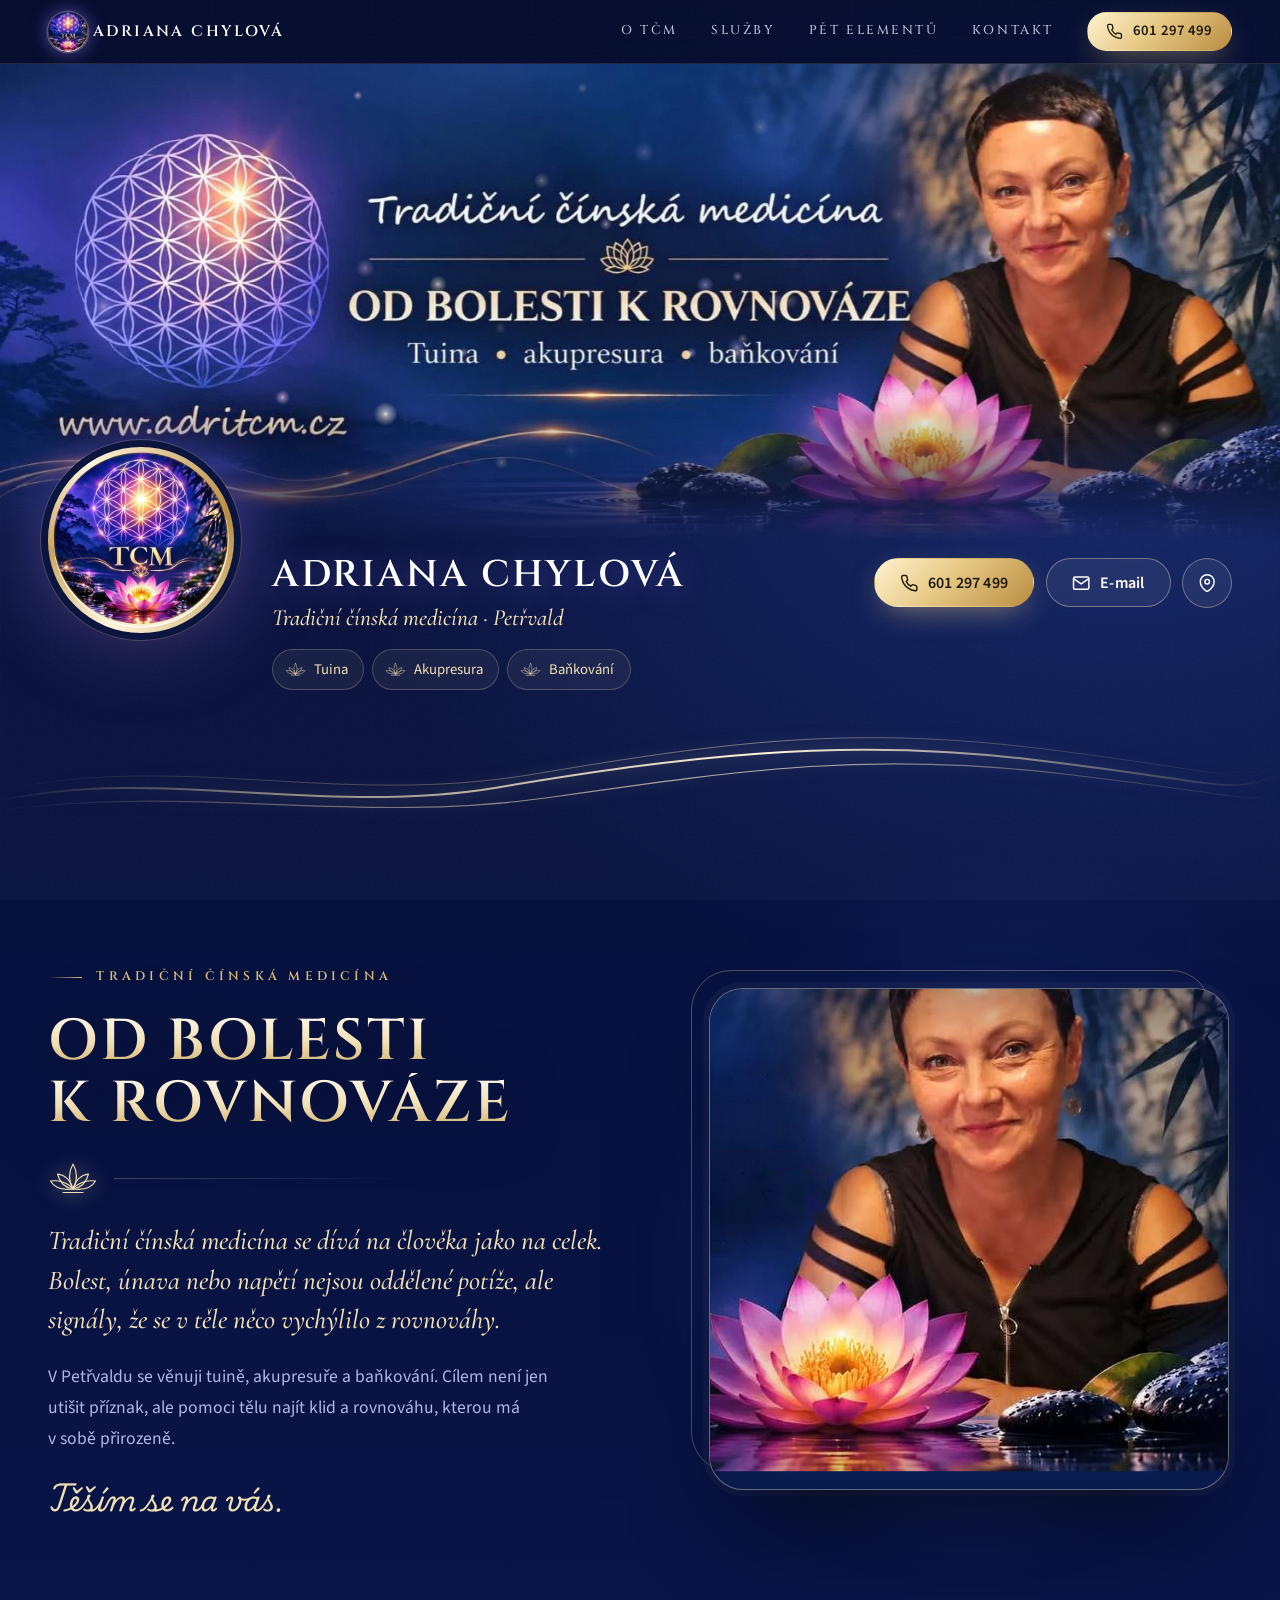
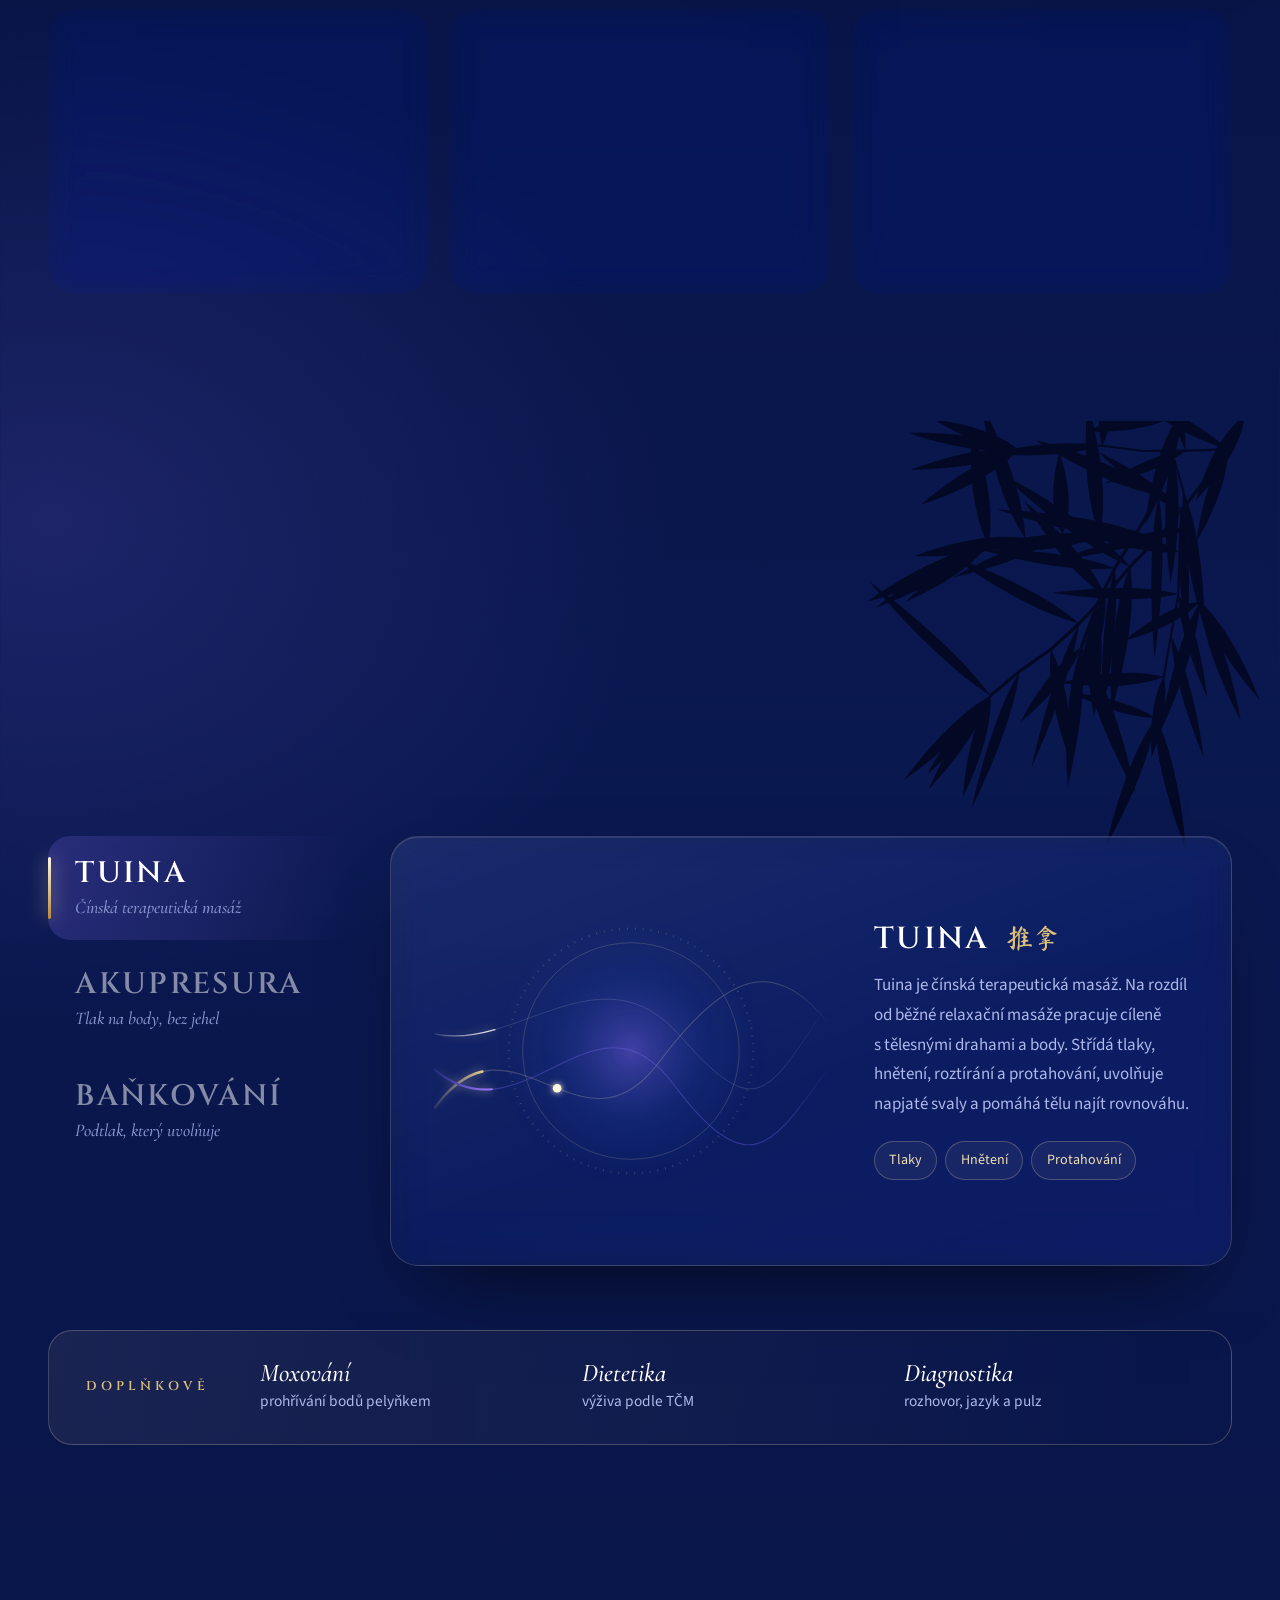
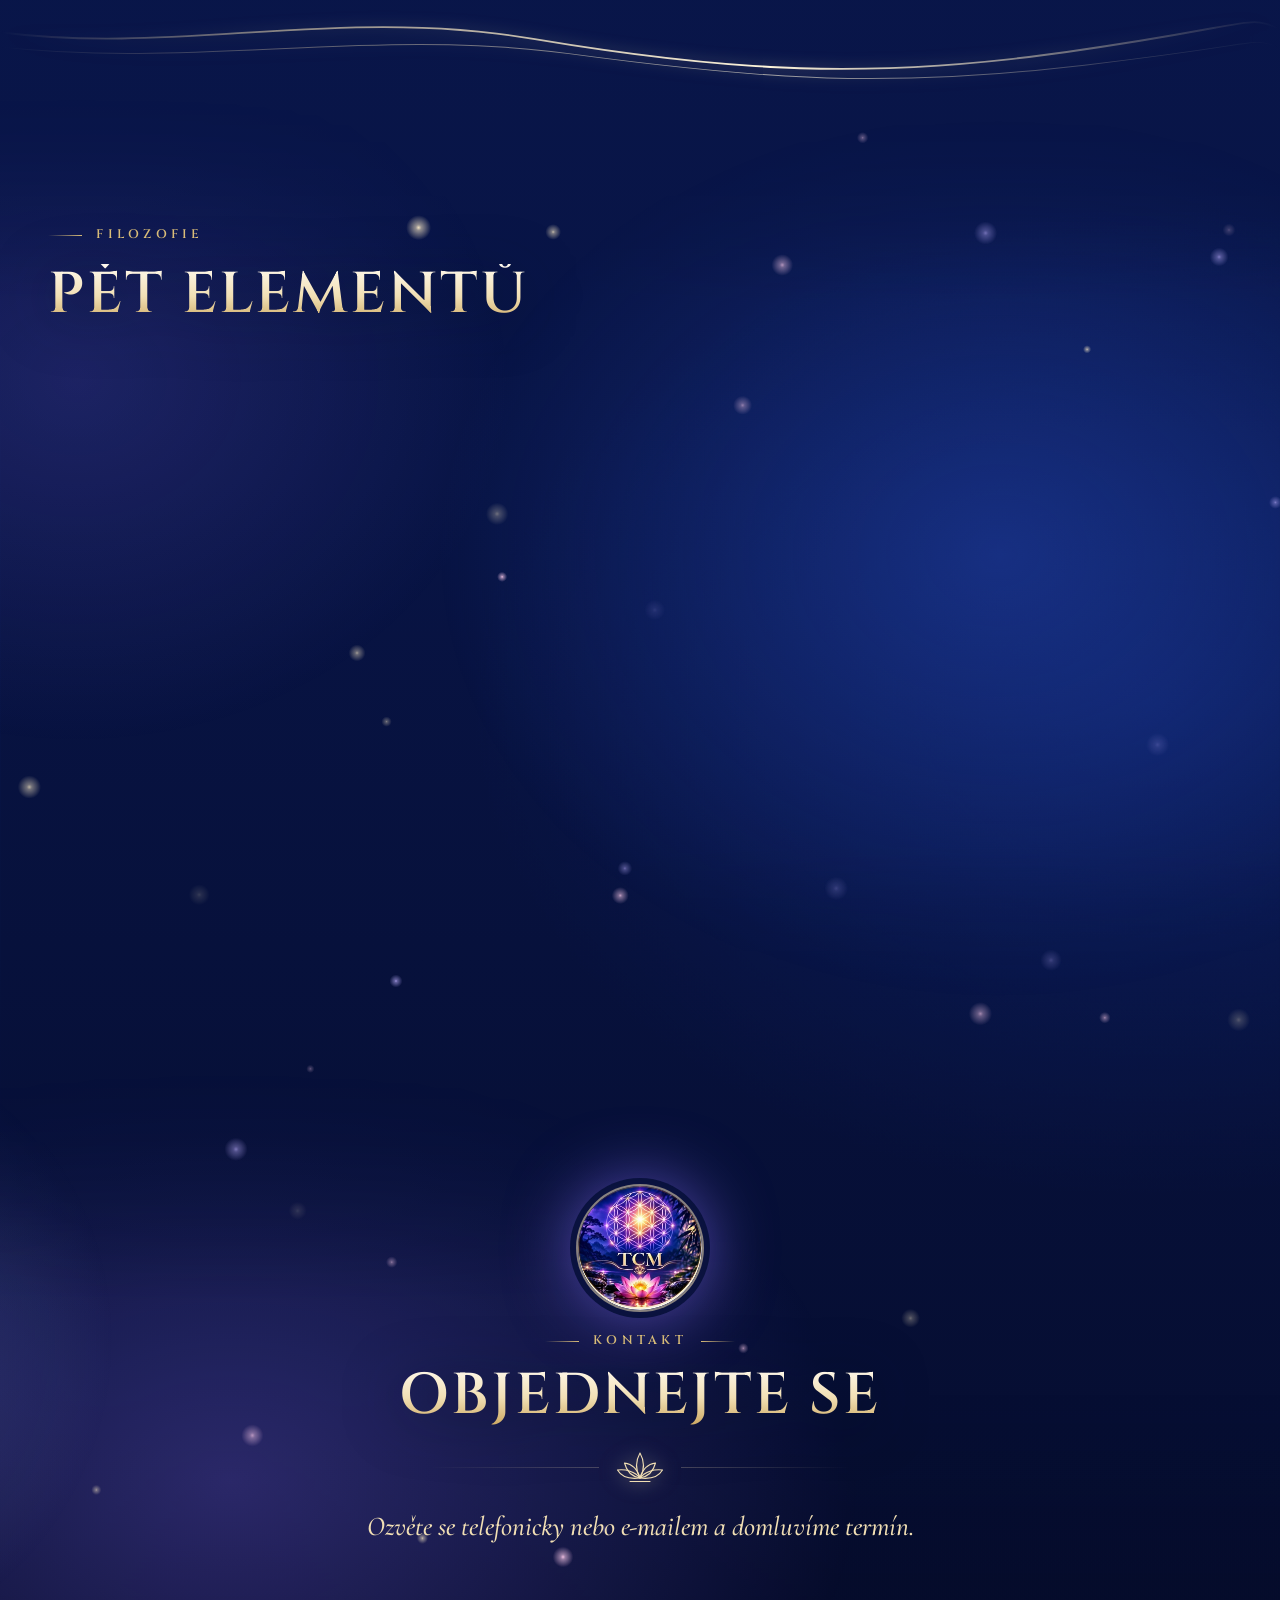
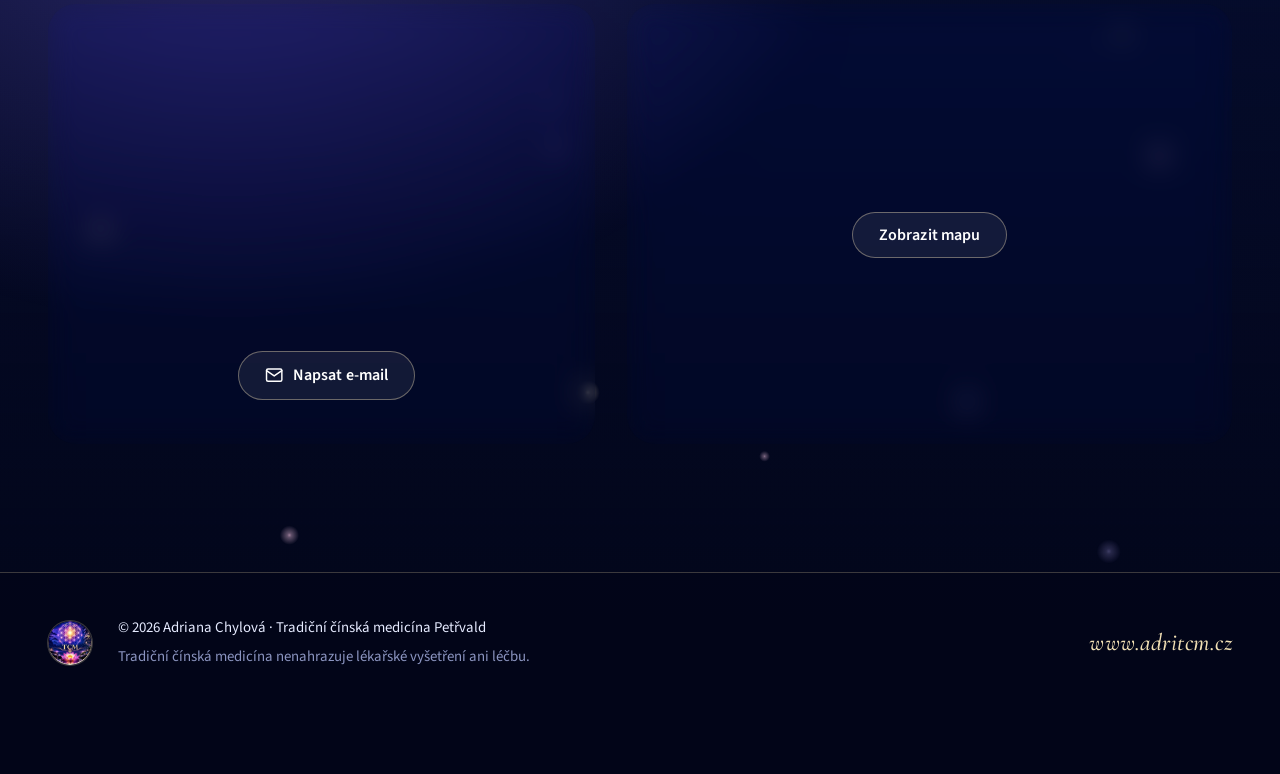
==== commit 5eb3117c: "Nový web: start jako Facebook stránka (cover, logo, jméno), noční lotos, nová mandala pěti elementů " ====
--- a/index.html
+++ b/index.html
@@ -2,10 +2,11 @@
 <html lang="cs">
 <head>
   <meta charset="utf-8">
-  <meta name="viewport" content="width=device-width, initial-scale=1">
+  <meta name="viewport" content="width=device-width, initial-scale=1, viewport-fit=cover">
   <title>Tradiční čínská medicína Petřvald | Adriana Chylová</title>
   <meta name="description" content="Tradiční čínská medicína v Petřvaldu: tuina, akupresura a baňkování. Od bolesti k rovnováze. Adriana Chylová, Šenovská 2249, tel. 601 297 499.">
-  <meta name="theme-color" content="#08123a">
+  <meta name="color-scheme" content="dark">
+  <meta name="theme-color" content="#07103a">
   <link rel="canonical" href="https://adritcm.cz/">
   <link rel="icon" href="favicon.ico" sizes="48x48">
   <link rel="icon" href="img/icon-192.png" type="image/png" sizes="192x192">
@@ -21,9 +22,9 @@
   <meta property="og:image:height" content="630">
   <meta name="twitter:card" content="summary_large_image">
 
-  <link rel="preload" href="fonts/playwrite-cz-latin-400-normal.woff2" as="font" type="font/woff2" crossorigin>
   <link rel="preload" href="fonts/cinzel-latin-600-normal.woff2" as="font" type="font/woff2" crossorigin>
-  <link rel="preload" href="img/portrait.webp" as="image" media="(min-width: 861px)">
+  <link rel="preload" href="fonts/source-sans-3-latin-400-normal.woff2" as="font" type="font/woff2" crossorigin>
+  <link rel="preload" as="image" imagesrcset="img/cover-900.webp 900w, img/cover-1500.webp 1500w, img/cover-2400.webp 2400w" imagesizes="min(100vw, 1920px)" fetchpriority="high">
   <link rel="stylesheet" href="css/style.css">
 
   <script type="application/ld+json">
@@ -57,170 +58,403 @@
   </script>
 </head>
 <body>
+  <!-- shared SVG defs -->
   <svg width="0" height="0" style="position:absolute" aria-hidden="true" focusable="false">
-    <symbol id="lotus" viewBox="0 0 100 70">
-      <g fill="none" stroke="currentColor" stroke-width="2.2" stroke-linejoin="round" stroke-linecap="round">
-        <path d="M50 6C41 22 41 40 50 56C59 40 59 22 50 6Z"/>
-        <path d="M50 56C34 53 23 42 19 26C34 28 45 38 50 56Z"/>
-        <path d="M50 56C66 53 77 42 81 26C66 28 55 38 50 56Z"/>
-        <path d="M50 56C27 59 12 52 5 40C22 38 40 43 50 56Z"/>
-        <path d="M50 56C73 59 88 52 95 40C78 38 60 43 50 56Z"/>
-        <path d="M30 63H70"/>
-      </g>
-    </symbol>
+    <defs>
+      <linearGradient id="gGold" x1="0" y1="0" x2="1" y2="1"><stop offset="0" stop-color="#fff6dc"/><stop offset=".5" stop-color="#e6c883"/><stop offset="1" stop-color="#b88b3e"/></linearGradient>
+      <linearGradient id="gViolet" x1="0" y1="0" x2="1" y2="0"><stop offset="0" stop-color="#8a70ff"/><stop offset="1" stop-color="#ee70cb"/></linearGradient>
+      <linearGradient id="gWave" x1="0" y1="0" x2="1" y2="0"><stop offset="0" stop-color="#f1dfb4" stop-opacity="0"/><stop offset=".22" stop-color="#f1dfb4" stop-opacity=".55"/><stop offset=".6" stop-color="#fff6dc"/><stop offset="1" stop-color="#f1dfb4" stop-opacity="0"/></linearGradient>
+      <radialGradient id="gHalo"><stop offset="0" stop-color="#8a70ff" stop-opacity=".42"/><stop offset=".6" stop-color="#2a4fc4" stop-opacity=".12"/><stop offset="1" stop-color="#2a4fc4" stop-opacity="0"/></radialGradient>
+      <radialGradient id="gAmber"><stop offset="0" stop-color="#ffd27a" stop-opacity=".95"/><stop offset=".55" stop-color="#ff8a4a" stop-opacity=".35"/><stop offset="1" stop-color="#ff8a4a" stop-opacity="0"/></radialGradient>
+      <linearGradient id="gSkin" x1="0" y1="0" x2="0" y2="1"><stop offset="0" stop-color="#ee70cb" stop-opacity=".28"/><stop offset="1" stop-color="#8a70ff" stop-opacity="0"/></linearGradient>
+      <filter id="fGlow" x="-100%" y="-100%" width="300%" height="300%"><feGaussianBlur stdDeviation="4" result="b"/><feMerge><feMergeNode in="b"/><feMergeNode in="SourceGraphic"/></feMerge></filter>
+
+      <symbol id="lotus" viewBox="0 0 100 70">
+        <g fill="none" stroke="currentColor" stroke-width="2.2" stroke-linejoin="round" stroke-linecap="round">
+          <path d="M50 6C41 22 41 40 50 56C59 40 59 22 50 6Z"/>
+          <path d="M50 56C34 53 23 42 19 26C34 28 45 38 50 56Z"/>
+          <path d="M50 56C66 53 77 42 81 26C66 28 55 38 50 56Z"/>
+          <path d="M50 56C27 59 12 52 5 40C22 38 40 43 50 56Z"/>
+          <path d="M50 56C73 59 88 52 95 40C78 38 60 43 50 56Z"/>
+          <path d="M30 63H70"/>
+        </g>
+      </symbol>
+      <symbol id="i-phone" viewBox="0 0 24 24"><path d="M22 16.92v3a2 2 0 0 1-2.18 2 19.79 19.79 0 0 1-8.63-3.07 19.5 19.5 0 0 1-6-6 19.79 19.79 0 0 1-3.07-8.67A2 2 0 0 1 4.11 2h3a2 2 0 0 1 2 1.72 12.84 12.84 0 0 0 .7 2.81 2 2 0 0 1-.45 2.11L8.09 9.91a16 16 0 0 0 6 6l1.27-1.27a2 2 0 0 1 2.11-.45 12.84 12.84 0 0 0 2.81.7A2 2 0 0 1 22 16.92z"/></symbol>
+      <symbol id="i-mail" viewBox="0 0 24 24"><path d="M4 4h16a2 2 0 0 1 2 2v12a2 2 0 0 1-2 2H4a2 2 0 0 1-2-2V6a2 2 0 0 1 2-2z"/><path d="M22 6l-10 7L2 6"/></symbol>
+      <symbol id="i-pin" viewBox="0 0 24 24"><path d="M21 10c0 7-9 13-9 13s-9-6-9-13a9 9 0 0 1 18 0z"/><circle cx="12" cy="10" r="3"/></symbol>
+      <symbol id="i-arrow" viewBox="0 0 24 24"><path d="M5 12h14M13 6l6 6-6 6"/></symbol>
+    </defs>
   </svg>
 
   <a class="skip" href="#obsah">Přeskočit na obsah</a>
 
+  <!-- NAV -->
   <header class="nav" id="nav">
-    <a class="nav__brand" href="#top" aria-label="Adriana Chylová – úvod">
-      <img src="img/logo-240.webp" alt="" width="44" height="44">
-      <span>Adriana Chylová</span>
-    </a>
-    <button class="nav__toggle" id="navToggle" aria-expanded="false" aria-controls="navMenu">
-      <span class="sr">Menu</span><i aria-hidden="true"></i>
-    </button>
-    <nav class="nav__menu" id="navMenu" aria-label="Hlavní">
-      <a href="#sluzby">Služby</a>
-      <a href="#elementy">Pět elementů</a>
-      <a href="#kontakt">Kontakt</a>
-      <a class="btn btn--small" href="tel:+420601297499">601 297 499</a>
-    </nav>
+    <div class="nav__bar">
+      <a class="nav__brand" href="#top" aria-label="Adriana Chylová – nahoru">
+        <img src="img/logo-240.webp" alt="" width="40" height="40">
+        <span class="nav__name">Adriana Chylová</span>
+      </a>
+      <button class="nav__toggle" id="navToggle" aria-expanded="false" aria-controls="navMenu">
+        <span class="sr">Menu</span><i aria-hidden="true"></i>
+      </button>
+      <nav class="nav__menu" id="navMenu" aria-label="Hlavní">
+        <a href="#tcm">O&nbsp;TČM</a>
+        <a href="#sluzby">Služby</a>
+        <a href="#elementy">Pět elementů</a>
+        <a href="#kontakt">Kontakt</a>
+        <a class="btn btn--small" href="tel:+420601297499"><svg class="ico" aria-hidden="true"><use href="#i-phone"/></svg>601 297 499</a>
+      </nav>
+    </div>
+    <span class="nav__progress" id="navProgress" aria-hidden="true"></span>
   </header>
 
   <main id="obsah">
-    <!-- HERO -->
-    <section class="hero" id="top">
-      <div class="hero__bg" aria-hidden="true"><div class="hero__flower"></div></div>
-      <img class="hero__photo" src="img/portrait.webp" alt="Adriana Chylová" width="1200" height="1116" fetchpriority="high">
-      <div class="sparkles" aria-hidden="true"></div>
-      <div class="hero__inner">
-        <div class="hero__text">
-          <p class="eyebrow">Petřvald · Adriana Chylová</p>
-          <h1>Tradiční čínská medicína</h1>
-          <div class="divider" aria-hidden="true"><svg><use href="#lotus"/></svg></div>
-          <p class="hero__motto">Od bolesti k rovnováze</p>
-          <p class="hero__tags">Tuina <i aria-hidden="true">•</i> akupresura <i aria-hidden="true">•</i> baňkování</p>
-          <div class="hero__cta">
-            <a class="btn" href="tel:+420601297499">Objednat se telefonicky</a>
-            <a class="btn btn--ghost" href="#kontakt">Kde mě najdete</a>
-          </div>
-        </div>
-      </div>
-      <a class="hero__scroll" href="#sluzby" aria-label="Posunout na služby"><i aria-hidden="true"></i></a>
+
+    <!-- ============ COVER + PROFILE (same start as the Facebook page) ============ -->
+    <section class="cover" id="top">
+      <div class="cover__stage" id="coverStage">
+        <h1 class="cover__h1">
+          <span class="sr">Tradiční čínská medicína Petřvald – od bolesti k&nbsp;rovnováze. Tuina, akupresura, baňkování.</span>
+          <img class="cover__img"
+               src="img/cover-1500.webp"
+               srcset="img/cover-900.webp 900w, img/cover-1500.webp 1500w, img/cover-2400.webp 2400w"
+               sizes="min(100vw, 1920px)"
+               width="1500" height="558" fetchpriority="high" decoding="async"
+               alt="Adriana Chylová s lotosem a květem života, úvodní obrázek webu www.adritcm.cz">
+        </h1>
+        <canvas class="cover__fx" id="coverFx" aria-hidden="true"></canvas>
+        <span class="cover__shine" aria-hidden="true"></span>
+      </div>
+
+      <div class="profile">
+        <div class="avatar">
+          <img src="img/logo-480.webp" alt="Logo TCM – květ života a lotos" width="480" height="480" decoding="async">
+        </div>
+
+        <div class="profile__main">
+          <p class="profile__name" id="profileName">Adriana Chylová</p>
+          <p class="profile__sub">Tradiční čínská medicína · Petřvald</p>
+          <ul class="chips" aria-label="Služby">
+            <li><a href="#sluzby" data-svc-link="tuina"><svg aria-hidden="true"><use href="#lotus"/></svg>Tuina</a></li>
+            <li><a href="#sluzby" data-svc-link="akupresura"><svg aria-hidden="true"><use href="#lotus"/></svg>Akupresura</a></li>
+            <li><a href="#sluzby" data-svc-link="banky"><svg aria-hidden="true"><use href="#lotus"/></svg>Baňkování</a></li>
+          </ul>
+        </div>
+
+        <div class="profile__actions">
+          <a class="btn" href="tel:+420601297499"><svg class="ico" aria-hidden="true"><use href="#i-phone"/></svg><span class="sr">Zavolat </span>601&nbsp;297&nbsp;499</a>
+          <a class="btn btn--glass" href="mailto:stastnoucestu@seznam.cz"><svg class="ico" aria-hidden="true"><use href="#i-mail"/></svg>E-mail</a>
+          <a class="btn btn--glass btn--round" href="#kontakt" aria-label="Kde mě najdete"><svg class="ico" aria-hidden="true"><use href="#i-pin"/></svg></a>
+        </div>
+      </div>
     </section>
 
-    <!-- SLUŽBY -->
+    <svg class="wave" viewBox="0 0 1440 140" preserveAspectRatio="none" aria-hidden="true">
+      <path pathLength="1" d="M0 104C180 62 360 124 560 88S940 26 1160 54S1380 98 1440 72" stroke="url(#gWave)" stroke-width="2.4"/>
+      <path pathLength="1" d="M0 116C220 84 400 134 620 100S980 44 1200 72S1400 108 1440 94" stroke="url(#gWave)" stroke-width="1.4" opacity=".7"/>
+      <path pathLength="1" d="M0 92C200 44 380 112 600 72S960 12 1180 42S1400 86 1440 62" stroke="url(#gWave)" stroke-width=".9" opacity=".55"/>
+    </svg>
+
+    <!-- ============ O TČM ============ -->
+    <section class="section" id="tcm">
+      <div class="deco-moon" aria-hidden="true"></div>
+      <div class="wrap intro">
+        <div class="intro__text">
+          <p class="eyebrow reveal">Tradiční čínská medicína</p>
+          <h2 class="title split">Od bolesti k&nbsp;rovnováze</h2>
+          <div class="divider divider--left reveal" aria-hidden="true"><svg><use href="#lotus"/></svg></div>
+          <p class="lead reveal">Tradiční čínská medicína se dívá na člověka jako na celek. Bolest, únava nebo napětí nejsou oddělené potíže, ale signály, že se v&nbsp;těle něco vychýlilo z&nbsp;rovnováhy.</p>
+          <p class="body reveal">V&nbsp;Petřvaldu se věnuji tuině, akupresuře a&nbsp;baňkování. Cílem není jen utišit příznak, ale pomoci tělu najít klid a&nbsp;rovnováhu, kterou má v&nbsp;sobě přirozeně.</p>
+          <p class="script reveal">Těším se na vás.</p>
+        </div>
+
+        <figure class="intro__photo reveal">
+          <div class="intro__glow" aria-hidden="true"></div>
+          <div class="intro__frame">
+            <img src="img/portrait.webp" alt="Adriana Chylová s lotosem" width="1156" height="1116" loading="lazy" decoding="async" data-parallax="0.06">
+          </div>
+        </figure>
+      </div>
+
+      <div class="wrap pillars">
+        <article class="pillar glass reveal">
+          <span class="pillar__char" lang="zh-Hans" aria-hidden="true">气</span>
+          <h3>Čchi</h3>
+          <p>Životní energie, která proudí drahami těla. Když proudí volně, cítíme se dobře.</p>
+        </article>
+        <article class="pillar glass reveal">
+          <span class="pillar__char" lang="zh-Hans" aria-hidden="true">阴阳</span>
+          <h3>Jin a&nbsp;jang</h3>
+          <p>Dvě protikladné a&nbsp;přitom spolupracující síly: klid a&nbsp;pohyb, chlad a&nbsp;teplo, odpočinek a&nbsp;činnost.</p>
+        </article>
+        <a class="pillar pillar--link glass reveal" href="#elementy">
+          <span class="pillar__char" lang="zh-Hans" aria-hidden="true">五行</span>
+          <h3>Pět elementů</h3>
+          <p>Dřevo, oheň, země, kov a&nbsp;voda. Cyklus, ve kterém TČM čte souvislosti v&nbsp;těle.</p>
+          <span class="pillar__more">Prozkoumat <svg class="ico" aria-hidden="true"><use href="#i-arrow"/></svg></span>
+        </a>
+      </div>
+    </section>
+
+    <!-- ============ SLUŽBY ============ -->
     <section class="section" id="sluzby">
+      <div class="deco-bamboo" aria-hidden="true"><img src="img/bamboo.svg" alt="" width="520" height="640" loading="lazy" data-parallax="-0.04"></div>
       <div class="wrap">
-        <header class="section__head reveal">
-          <p class="eyebrow">Co nabízím</p>
-          <h2>Služby</h2>
-          <div class="divider divider--left" aria-hidden="true"><svg><use href="#lotus"/></svg></div>
-          <p class="lead">Staletími prověřené metody, které se dívají na člověka jako na celek: tělo, dech i emoce.</p>
+        <header class="section__head">
+          <p class="eyebrow reveal">Co nabízím</p>
+          <h2 class="title split">Služby</h2>
+          <div class="divider divider--left reveal" aria-hidden="true"><svg><use href="#lotus"/></svg></div>
+          <p class="lead reveal">Tři cesty, jak uvolnit tělo a&nbsp;vrátit mu rovnováhu.</p>
         </header>
 
-        <ul class="cards">
-          <li class="card reveal">
-            <span class="card__ico" aria-hidden="true"><svg viewBox="0 0 24 24"><path d="M4 14c2-4 4-6 6-6s2 2 4 2 4-3 6-4"/><path d="M4 19c3-3 6-4 9-4s5 1 7 3"/><circle cx="19" cy="5.500" r="1.200"/></svg></span>
-            <h3>Tuina</h3>
-            <p>Čínská terapeutická masáž. Tlaky, hmaty a protahování uvolňují napětí v těle a podporují jeho přirozenou rovnováhu.</p>
-          </li>
-          <li class="card reveal">
-            <span class="card__ico" aria-hidden="true"><svg viewBox="0 0 24 24"><circle cx="12" cy="12" r="2.200"/><circle cx="12" cy="12" r="5.500"/><circle cx="12" cy="12" r="9"/></svg></span>
-            <h3>Akupresura</h3>
-            <p>Tlak prsty na akupunkturní body, bez jehel. Šetrná metoda, která uvolňuje napětí a pomáhá tělu načerpat sílu.</p>
-          </li>
-          <li class="card reveal">
-            <span class="card__ico" aria-hidden="true"><svg viewBox="0 0 24 24"><path d="M5 9h14l-1 6a6 6 0 0 1-12 0z"/><path d="M8 5.500h8"/></svg></span>
-            <h3>Baňkování</h3>
-            <p>Přiložení skleněných baněk na kůži. Podtlak uvolňuje svalové napětí a prokrvuje tkáně.</p>
-          </li>
-        </ul>
+        <div class="svc reveal">
+          <div class="svc__tabs" role="tablist" aria-label="Služby" aria-orientation="vertical">
+            <button class="svc__tab is-active" role="tab" id="tab-tuina" aria-selected="true" aria-controls="panel-tuina" data-svc="tuina">
+              <span class="svc__name">Tuina</span>
+              <span class="svc__hint">Čínská terapeutická masáž</span>
+            </button>
+            <button class="svc__tab" role="tab" id="tab-akupresura" aria-selected="false" aria-controls="panel-akupresura" data-svc="akupresura" tabindex="-1">
+              <span class="svc__name">Akupresura</span>
+              <span class="svc__hint">Tlak na body, bez jehel</span>
+            </button>
+            <button class="svc__tab" role="tab" id="tab-banky" aria-selected="false" aria-controls="panel-banky" data-svc="banky" tabindex="-1">
+              <span class="svc__name">Baňkování</span>
+              <span class="svc__hint">Podtlak, který uvolňuje</span>
+            </button>
+          </div>
+
+          <div class="svc__stage glass">
+            <div class="svc__panel is-active" role="tabpanel" id="panel-tuina" aria-labelledby="tab-tuina" data-mark="推拿">
+              <div class="svc__art">
+                <svg class="art" viewBox="0 0 520 380" role="img" aria-label="Plynoucí linie připomínající tok energie drahami těla">
+                  <circle cx="260" cy="190" r="170" fill="url(#gHalo)"/>
+                  <circle cx="260" cy="190" r="138" fill="none" stroke="rgba(241,223,180,.22)" stroke-width="1"/>
+                  <circle cx="260" cy="190" r="156" fill="none" stroke="rgba(241,223,180,.2)" stroke-width="3" stroke-dasharray="1 9"/>
+                  <g fill="none" stroke-linecap="round">
+                    <path id="tuinaPath" d="M10 262C110 126 196 338 296 204S452 84 510 152" stroke="rgba(241,223,180,.22)" stroke-width="1.4"/>
+                    <path class="pulse" pathLength="1000" d="M10 262C110 126 196 338 296 204S452 84 510 152" stroke="url(#gGold)" stroke-width="3"/>
+                    <path d="M10 214C124 308 214 98 314 232S444 304 510 214" stroke="rgba(138,112,255,.3)" stroke-width="1.4"/>
+                    <path class="pulse pulse--2" pathLength="1000" d="M10 214C124 308 214 98 314 232S444 304 510 214" stroke="url(#gViolet)" stroke-width="2.6"/>
+                    <path d="M10 168C112 192 222 56 322 170S434 244 510 132" stroke="rgba(255,255,255,.16)" stroke-width="1"/>
+                    <path class="pulse pulse--3" pathLength="1000" d="M10 168C112 192 222 56 322 170S434 244 510 132" stroke="rgba(255,255,255,.8)" stroke-width="1.6"/>
+                  </g>
+                  <circle r="5.5" fill="#fff6dc" filter="url(#fGlow)"><animateMotion dur="9s" repeatCount="indefinite"><mpath href="#tuinaPath"/></animateMotion></circle>
+                </svg>
+              </div>
+              <div class="svc__txt">
+                <h3>Tuina <span class="svc__zh" lang="zh-Hans" aria-hidden="true">推拿</span></h3>
+                <p>Tuina je čínská terapeutická masáž. Na rozdíl od běžné relaxační masáže pracuje cíleně s&nbsp;tělesnými drahami a&nbsp;body. Střídá tlaky, hnětení, roztírání a&nbsp;protahování, uvolňuje napjaté svaly a&nbsp;pomáhá tělu najít rovnováhu.</p>
+                <ul class="tags"><li>Tlaky</li><li>Hnětení</li><li>Protahování</li></ul>
+              </div>
+            </div>
+
+            <div class="svc__panel" role="tabpanel" id="panel-akupresura" aria-labelledby="tab-akupresura" data-mark="穴位" hidden>
+              <div class="svc__art">
+                <svg class="art" viewBox="0 0 520 380" role="img" aria-label="Kruhy, které se šíří z akupunkturního bodu">
+                  <circle cx="260" cy="190" r="170" fill="url(#gHalo)"/>
+                  <circle cx="260" cy="190" r="138" fill="none" stroke="rgba(241,223,180,.22)" stroke-width="1"/>
+                  <circle cx="260" cy="190" r="156" fill="none" stroke="rgba(241,223,180,.2)" stroke-width="3" stroke-dasharray="1 9"/>
+                  <g fill="none" stroke="url(#gGold)" stroke-width="1.6">
+                    <circle cx="260" cy="190" r="10"><animate attributeName="r" from="10" to="165" dur="4.8s" repeatCount="indefinite"/><animate attributeName="opacity" from=".9" to="0" dur="4.8s" repeatCount="indefinite"/></circle>
+                    <circle cx="260" cy="190" r="10"><animate attributeName="r" from="10" to="165" dur="4.8s" begin="1.2s" repeatCount="indefinite"/><animate attributeName="opacity" from=".9" to="0" dur="4.8s" begin="1.2s" repeatCount="indefinite"/></circle>
+                    <circle cx="260" cy="190" r="10"><animate attributeName="r" from="10" to="165" dur="4.8s" begin="2.4s" repeatCount="indefinite"/><animate attributeName="opacity" from=".9" to="0" dur="4.8s" begin="2.4s" repeatCount="indefinite"/></circle>
+                    <circle cx="260" cy="190" r="10"><animate attributeName="r" from="10" to="165" dur="4.8s" begin="3.6s" repeatCount="indefinite"/><animate attributeName="opacity" from=".9" to="0" dur="4.8s" begin="3.6s" repeatCount="indefinite"/></circle>
+                  </g>
+                  <path d="M-10 270C90 210 170 150 260 190S420 270 530 140" stroke="rgba(241,223,180,.6)" stroke-width="1.4" fill="none"/>
+                  <g fill="#fff6dc"><circle cx="89" cy="211" r="3.4"/><circle cx="181" cy="178" r="3.4"/><circle cx="362" cy="227" r="3.4"/><circle cx="468" cy="199" r="3.4"/></g>
+                  <circle cx="260" cy="190" r="9" fill="#fff6dc" filter="url(#fGlow)"/>
+                  <circle cx="260" cy="190" r="3.4" fill="#fff"/>
+                </svg>
+              </div>
+              <div class="svc__txt">
+                <h3>Akupresura <span class="svc__zh" lang="zh-Hans" aria-hidden="true">穴位</span></h3>
+                <p>Akupresura vychází ze stejných principů jako akupunktura, ale obejde se bez jehel. Prsty nebo palci se vyvíjí pevný, přesně mířený tlak na vybrané body. Je šetrná a&nbsp;často se kombinuje s&nbsp;dalšími metodami.</p>
+                <ul class="tags"><li>Akupunkturní body</li><li>Bez jehel</li><li>Šetrná</li></ul>
+              </div>
+            </div>
+
+            <div class="svc__panel" role="tabpanel" id="panel-banky" aria-labelledby="tab-banky" data-mark="拔罐" hidden>
+              <div class="svc__art">
+                <svg class="art" viewBox="0 0 520 380" role="img" aria-label="Skleněná baňka přisátá na kůži">
+                  <circle cx="260" cy="190" r="170" fill="url(#gHalo)"/>
+                  <circle cx="260" cy="190" r="138" fill="none" stroke="rgba(241,223,180,.22)" stroke-width="1"/>
+                  <circle cx="260" cy="190" r="156" fill="none" stroke="rgba(241,223,180,.2)" stroke-width="3" stroke-dasharray="1 9"/>
+                  <ellipse cx="260" cy="212" rx="88" ry="96" fill="url(#gAmber)"><animate attributeName="opacity" values=".5;1;.5" dur="4s" repeatCount="indefinite"/></ellipse>
+                  <path d="M168 302C168 178 206 96 260 96S352 178 352 302" fill="rgba(170,190,255,.07)" stroke="url(#gGold)" stroke-width="2.4"/>
+                  <path d="M190 280C192 192 214 132 246 112" stroke="rgba(255,255,255,.6)" stroke-width="3" stroke-linecap="round" fill="none"/>
+                  <rect x="156" y="298" width="208" height="10" rx="5" fill="url(#gGold)"/>
+                  <path fill="url(#gSkin)" d="M10 308H158C190 308 208 272 260 270S330 308 362 308H510V380H10Z">
+                    <animate attributeName="d" dur="4s" repeatCount="indefinite" values="M10 308H158C190 308 208 272 260 270S330 308 362 308H510V380H10Z;M10 308H158C190 308 208 252 260 250S330 308 362 308H510V380H10Z;M10 308H158C190 308 208 272 260 270S330 308 362 308H510V380H10Z"/>
+                  </path>
+                  <path fill="none" stroke="url(#gViolet)" stroke-width="3" stroke-linecap="round" d="M10 308H158C190 308 208 272 260 270S330 308 362 308H510">
+                    <animate attributeName="d" dur="4s" repeatCount="indefinite" values="M10 308H158C190 308 208 272 260 270S330 308 362 308H510;M10 308H158C190 308 208 252 260 250S330 308 362 308H510;M10 308H158C190 308 208 272 260 270S330 308 362 308H510"/>
+                  </path>
+                </svg>
+              </div>
+              <div class="svc__txt">
+                <h3>Baňkování <span class="svc__zh" lang="zh-Hans" aria-hidden="true">拔罐</span></h3>
+                <p>Při baňkování se na kůži přikládají skleněné baňky, ve kterých vzniká podtlak. Ten uvolňuje napjaté svaly a&nbsp;prokrvuje tkáň. Po ošetření mohou na kůži na pár dní zůstat kruhové stopy. Jsou normální součástí metody.</p>
+                <ul class="tags"><li>Skleněné baňky</li><li>Podtlak</li><li>Prokrvení</li></ul>
+              </div>
+            </div>
+          </div>
+        </div>
 
         <div class="extras reveal">
-          <h3>Doplňkově</h3>
+          <h3 class="extras__title">Doplňkově</h3>
           <ul>
-            <li><strong>Moxování</strong> <span>prohřívání bodů pelyňkem</span></li>
-            <li><strong>Dietetika</strong> <span>výživa podle TČM</span></li>
-            <li><strong>Diagnostika</strong> <span>rozhovor, jazyk, pulz</span></li>
+            <li><strong>Moxování</strong><span>prohřívání bodů pelyňkem</span></li>
+            <li><strong>Dietetika</strong><span>výživa podle TČM</span></li>
+            <li><strong>Diagnostika</strong><span>rozhovor, jazyk a&nbsp;pulz</span></li>
           </ul>
         </div>
       </div>
     </section>
 
-    <!-- PĚT ELEMENTŮ -->
-    <section class="section section--deep" id="elementy">
-      <div class="sparkles" aria-hidden="true"></div>
-      <div class="wrap elements">
-        <header class="section__head reveal">
-          <p class="eyebrow">Filozofie</p>
-          <h2>Pět elementů</h2>
-          <div class="divider divider--left" aria-hidden="true"><svg><use href="#lotus"/></svg></div>
-          <p class="lead">Dřevo, oheň, země, kov a voda se v nekonečném cyklu vzájemně podporují. Stejně tak fungují orgány a dráhy v našem těle.</p>
-          <div class="el-panel" id="elPanel" aria-live="polite">
-            <h3 id="elTitle">Vyberte element</h3>
-            <p id="elText">Klepněte na některý z elementů a dozvíte se, co k němu v tradiční čínské medicíně patří.</p>
-          </div>
+    <svg class="wave wave--flip" viewBox="0 0 1440 140" preserveAspectRatio="none" aria-hidden="true">
+      <path pathLength="1" d="M0 72C200 100 380 40 600 80S980 130 1200 96S1400 50 1440 68" stroke="url(#gWave)" stroke-width="2.2"/>
+      <path pathLength="1" d="M0 90C220 116 420 66 640 98S1000 140 1220 112S1400 78 1440 90" stroke="url(#gWave)" stroke-width="1.2" opacity=".6"/>
+    </svg>
+
+    <!-- ============ PĚT ELEMENTŮ ============ -->
+    <section class="section five" id="elementy">
+      <div class="fx-host" id="fiveFxHost" aria-hidden="true"><canvas id="fiveFx"></canvas></div>
+      <div class="wrap five__grid">
+        <header class="section__head five__head">
+            <p class="eyebrow reveal">Filozofie</p>
+            <h2 class="title split">Pět elementů</h2>
+            <div class="divider divider--left reveal" aria-hidden="true"><svg><use href="#lotus"/></svg></div>
+            <p class="lead reveal">Dřevo, oheň, země, kov a&nbsp;voda se navzájem živí v&nbsp;nekonečném kruhu. Podle tradiční čínské medicíny jim odpovídají roční období, orgány i&nbsp;emoce.</p>
+          </header>
+
+        <div class="mandala reveal" id="mandala">
+          <svg class="mandala__svg" viewBox="0 0 600 600" aria-hidden="true">
+            <circle cx="300" cy="300" r="283" fill="none" stroke="rgba(241,223,180,.2)" stroke-width="1"/>
+            <circle cx="300" cy="300" r="276" fill="none" stroke="rgba(241,223,180,.5)" stroke-width="9" stroke-dasharray="1.2 22.9"/>
+            <circle cx="300" cy="300" r="150" fill="none" stroke="rgba(185,171,255,.18)" stroke-width="1" stroke-dasharray="2 8"/>
+            <path d="M300 90L423.4 469.9L100.3 235.1L499.7 235.1L176.6 469.9Z" fill="none" stroke="rgba(241,223,180,.13)" stroke-width="1" stroke-dasharray="3 7"/>
+            <circle class="ring-flow" cx="300" cy="300" r="210" fill="none" stroke="url(#gGold)" stroke-width="1.6" stroke-dasharray="2 12" stroke-linecap="round"/>
+            <circle cx="300" cy="300" r="210" fill="none" stroke="rgba(241,223,180,.28)" stroke-width="1"/>
+            <g fill="none" stroke="#f1dfb4" stroke-width="2.2" stroke-linecap="round" stroke-linejoin="round">
+              <path transform="translate(423.4 130.1) rotate(36)" d="M-6 -7L5 0L-6 7"/>
+              <path transform="translate(499.7 364.9) rotate(108)" d="M-6 -7L5 0L-6 7"/>
+              <path transform="translate(300 510) rotate(180)" d="M-6 -7L5 0L-6 7"/>
+              <path transform="translate(100.3 364.9) rotate(252)" d="M-6 -7L5 0L-6 7"/>
+              <path transform="translate(176.6 130.1) rotate(324)" d="M-6 -7L5 0L-6 7"/>
+            </g>
+          </svg>
+          <span class="mandala__orbit" aria-hidden="true"></span>
+
+          <div class="mandala__core" aria-hidden="true">
+            <span class="core is-active" data-el="wood"><span class="core__char" lang="zh-Hans">木</span><span class="core__name">Dřevo</span></span>
+            <span class="core" data-el="fire"><span class="core__char" lang="zh-Hans">火</span><span class="core__name">Oheň</span></span>
+            <span class="core" data-el="earth"><span class="core__char" lang="zh-Hans">土</span><span class="core__name">Země</span></span>
+            <span class="core" data-el="metal"><span class="core__char" lang="zh-Hans">金</span><span class="core__name">Kov</span></span>
+            <span class="core" data-el="water"><span class="core__char" lang="zh-Hans">水</span><span class="core__name">Voda</span></span>
+          </div>
+
+          <button class="orb" data-el="fire" style="--x:50%;--y:15%" aria-controls="el-fire" aria-pressed="false" aria-label="Oheň"><span class="orb__sphere"><span class="orb__char" lang="zh-Hans" aria-hidden="true">火</span></span><span class="orb__label" aria-hidden="true">Oheň</span></button>
+          <button class="orb" data-el="earth" style="--x:83.3%;--y:39.2%" aria-controls="el-earth" aria-pressed="false" aria-label="Země"><span class="orb__sphere"><span class="orb__char" lang="zh-Hans" aria-hidden="true">土</span></span><span class="orb__label" aria-hidden="true">Země</span></button>
+          <button class="orb" data-el="metal" style="--x:70.6%;--y:78.3%" aria-controls="el-metal" aria-pressed="false" aria-label="Kov"><span class="orb__sphere"><span class="orb__char" lang="zh-Hans" aria-hidden="true">金</span></span><span class="orb__label" aria-hidden="true">Kov</span></button>
+          <button class="orb" data-el="water" style="--x:29.4%;--y:78.3%" aria-controls="el-water" aria-pressed="false" aria-label="Voda"><span class="orb__sphere"><span class="orb__char" lang="zh-Hans" aria-hidden="true">水</span></span><span class="orb__label" aria-hidden="true">Voda</span></button>
+          <button class="orb is-active" data-el="wood" style="--x:16.7%;--y:39.2%" aria-controls="el-wood" aria-pressed="true" aria-label="Dřevo"><span class="orb__sphere"><span class="orb__char" lang="zh-Hans" aria-hidden="true">木</span></span><span class="orb__label" aria-hidden="true">Dřevo</span></button>
+        </div>
+
+        <div class="el-panel glass reveal" id="elPanel" aria-live="polite">
+            <article class="el is-active" id="el-wood" data-el="wood">
+              <header class="el__head"><span class="el__char" lang="zh-Hans" aria-hidden="true">木</span><div><h3>Dřevo</h3><p class="el__sub">Jaro · východ</p></div></header>
+              <dl class="el__facts">
+                <div><dt>Orgány</dt><dd>játra a&nbsp;žlučník</dd></div>
+                <div><dt>Emoce</dt><dd>hněv</dd></div>
+                <div><dt>Chuť</dt><dd>kyselá</dd></div>
+                <div><dt>Barva</dt><dd>zelená</dd></div>
+              </dl>
+              <p class="el__flow"><b>Dřevo</b> živí oheň, samo je živeno vodou.</p>
+            </article>
+            <article class="el" id="el-fire" data-el="fire">
+              <header class="el__head"><span class="el__char" lang="zh-Hans" aria-hidden="true">火</span><div><h3>Oheň</h3><p class="el__sub">Léto · jih</p></div></header>
+              <dl class="el__facts">
+                <div><dt>Orgány</dt><dd>srdce a&nbsp;tenké střevo</dd></div>
+                <div><dt>Emoce</dt><dd>radost</dd></div>
+                <div><dt>Chuť</dt><dd>hořká</dd></div>
+                <div><dt>Barva</dt><dd>červená</dd></div>
+              </dl>
+              <p class="el__flow"><b>Oheň</b> živí zemi, sám je živen dřevem.</p>
+            </article>
+            <article class="el" id="el-earth" data-el="earth">
+              <header class="el__head"><span class="el__char" lang="zh-Hans" aria-hidden="true">土</span><div><h3>Země</h3><p class="el__sub">Pozdní léto · střed</p></div></header>
+              <dl class="el__facts">
+                <div><dt>Orgány</dt><dd>slezina a&nbsp;žaludek</dd></div>
+                <div><dt>Emoce</dt><dd>starosti</dd></div>
+                <div><dt>Chuť</dt><dd>sladká</dd></div>
+                <div><dt>Barva</dt><dd>žlutá</dd></div>
+              </dl>
+              <p class="el__flow"><b>Země</b> živí kov, sama je živena ohněm.</p>
+            </article>
+            <article class="el" id="el-metal" data-el="metal">
+              <header class="el__head"><span class="el__char" lang="zh-Hans" aria-hidden="true">金</span><div><h3>Kov</h3><p class="el__sub">Podzim · západ</p></div></header>
+              <dl class="el__facts">
+                <div><dt>Orgány</dt><dd>plíce a&nbsp;tlusté střevo</dd></div>
+                <div><dt>Emoce</dt><dd>smutek</dd></div>
+                <div><dt>Chuť</dt><dd>pálivá</dd></div>
+                <div><dt>Barva</dt><dd>bílá</dd></div>
+              </dl>
+              <p class="el__flow"><b>Kov</b> živí vodu, sám je živen zemí.</p>
+            </article>
+            <article class="el" id="el-water" data-el="water">
+              <header class="el__head"><span class="el__char" lang="zh-Hans" aria-hidden="true">水</span><div><h3>Voda</h3><p class="el__sub">Zima · sever</p></div></header>
+              <dl class="el__facts">
+                <div><dt>Orgány</dt><dd>ledviny a&nbsp;močový měchýř</dd></div>
+                <div><dt>Emoce</dt><dd>strach</dd></div>
+                <div><dt>Chuť</dt><dd>slaná</dd></div>
+                <div><dt>Barva</dt><dd>tmavě modrá</dd></div>
+              </dl>
+              <p class="el__flow"><b>Voda</b> živí dřevo, sama je živena kovem.</p>
+            </article>
+          </div>
+      </div>
+    </section>
+
+    <!-- ============ KONTAKT ============ -->
+    <section class="section contact" id="kontakt">
+      <div class="fx-host" aria-hidden="true"><canvas id="contactFx"></canvas></div>
+      <div class="deco-bamboo deco-bamboo--left" aria-hidden="true"><img src="img/bamboo.svg" alt="" width="520" height="640" loading="lazy" data-parallax="-0.04"></div>
+      <div class="wrap">
+        <header class="contact__head">
+          <img class="contact__logo reveal" src="img/logo-240.webp" alt="Logo TCM" width="120" height="120" loading="lazy" decoding="async">
+          <p class="eyebrow reveal">Kontakt</p>
+          <h2 class="title split">Objednejte se</h2>
+          <div class="divider reveal" aria-hidden="true"><svg><use href="#lotus"/></svg></div>
+          <p class="lead reveal">Ozvěte se telefonicky nebo e-mailem a&nbsp;domluvíme termín.</p>
         </header>
 
-        <div class="wheel reveal" id="wheel">
-          <svg class="wheel__arrows" viewBox="0 0 100 100" aria-hidden="true">
-            <defs>
-              <marker id="ah" viewBox="0 0 10 10" refX="7" refY="5" markerWidth="5" markerHeight="5" orient="auto-start-reverse">
-                <path d="M0 0L10 5L0 10z" fill="#a9b0ee"/>
-              </marker>
-            </defs>
-            <g fill="none" stroke="#a9b0ee" stroke-width=".6" stroke-opacity=".8" marker-end="url(#ah)" id="arcs"></g>
-          </svg>
-          <button class="node" style="--x:50%;--y:12%;--c:#e8602c" data-el="fire" aria-label="Oheň">
-            <svg viewBox="0 0 24 24"><path fill="#fff" d="M12 2c1 3.500 5.500 5.800 5.500 10.500a5.500 5.500 0 0 1-11 0c0-2.200 1-3.600 2.300-4.800.2 1.400 1 2.300 1.900 2.800C10.500 8.300 10.800 4.500 12 2z"/></svg>
-          </button>
-          <button class="node" style="--x:86%;--y:38.500%;--c:#f2b705" data-el="earth" aria-label="Země">
-            <svg viewBox="0 0 24 24"><path fill="#fff" d="M2 18c3-6 5-7 8-4 2-5 4-7 7-4 2 1.500 3.500 3 5 7v3H2z"/></svg>
-          </button>
-          <button class="node" style="--x:72.500%;--y:81%;--c:#8c8579" data-el="metal" aria-label="Kov">
-            <svg viewBox="0 0 24 24"><path fill="#fff" d="M12 2l8 3v6c0 5-3.500 9-8 11z"/><path fill="none" stroke="#fff" stroke-width="1.600" d="M12 2L4 5v6c0 5 3.500 9 8 11"/></svg>
-          </button>
-          <button class="node" style="--x:27.500%;--y:81%;--c:#2f72bd" data-el="water" aria-label="Voda">
-            <svg viewBox="0 0 24 24" fill="none" stroke="#fff" stroke-width="1.800" stroke-linecap="round"><path d="M3 9c2-2 3-2 5 0s3 2 5 0 3-2 5 0 2 1.500 3 .5"/><path d="M3 14c2-2 3-2 5 0s3 2 5 0 3-2 5 0 2 1.500 3 .5"/><circle cx="8" cy="19" r=".6" fill="#fff"/><circle cx="14" cy="19.500" r=".6" fill="#fff"/></svg>
-          </button>
-          <button class="node" style="--x:14%;--y:38.500%;--c:#1a9b4a" data-el="wood" aria-label="Dřevo">
-            <svg viewBox="0 0 24 24"><path fill="#fff" d="M11 3h2v18h-2z"/><path fill="#fff" d="M13 9c3 0 5-1.500 6-4-3 0-5.500 1.500-6 4zM11 14c-3 0-5-1.500-6-4 3 0 5.500 1.500 6 4z"/></svg>
-          </button>
-        </div>
-      </div>
-    </section>
-
-    <!-- KONTAKT -->
-    <section class="section contact" id="kontakt">
-      <div class="sparkles" aria-hidden="true"></div>
-      <div class="wrap contact__grid">
-        <div class="reveal">
-          <img class="contact__logo" src="img/logo-240.webp" alt="Logo TCM – květ života a lotos" width="120" height="120" loading="lazy">
-          <p class="eyebrow">Kontakt</p>
-          <h2>Objednejte se</h2>
-          <address class="addr">
-            <strong>Adriana Chylová</strong>
-            <span>Petřvald<br>Šenovská 2249,<br>naproti restauraci Petřvaldďanka</span>
-            <a class="addr__big" href="tel:+420601297499">601 297 499</a>
-            <a href="mailto:stastnoucestu@seznam.cz">stastnoucestu@seznam.cz</a>
-          </address>
-          <div class="hero__cta">
-            <a class="btn" href="tel:+420601297499">Zavolat</a>
-            <a class="btn btn--ghost" href="mailto:stastnoucestu@seznam.cz">Napsat e-mail</a>
-          </div>
-        </div>
-
-        <div class="map reveal" id="map">
-          <div class="map__ph">
-            <p>Šenovská 2249, Petřvald</p>
-            <button class="btn btn--ghost" id="mapLoad" type="button">Zobrazit mapu</button>
-            <p class="map__links">
-              <a href="https://mapy.cz/zakladni?q=%C5%A0enovsk%C3%A1%202249%2C%20Pet%C5%99vald" target="_blank" rel="noopener">Otevřít v Mapy.cz</a> ·
-              <a href="https://www.google.com/maps/search/?api=1&query=%C5%A0enovsk%C3%A1%202249%2C%20Pet%C5%99vald" target="_blank" rel="noopener">Google Maps</a>
-            </p>
-            <small>Mapa se načte až po kliknutí – bez sledování návštěvníků.</small>
+        <div class="contact__grid">
+          <div class="contact__card glass reveal">
+            <address class="addr">
+              <strong class="addr__name">Adriana Chylová</strong>
+              <span class="addr__line"><svg class="ico" aria-hidden="true"><use href="#i-pin"/></svg><span>Petřvald, Šenovská 2249<br><small>naproti restauraci Petřvaldďanka</small></span></span>
+              <a class="addr__phone" href="tel:+420601297499">601&nbsp;297&nbsp;499</a>
+              <a class="addr__mail" href="mailto:stastnoucestu@seznam.cz">stastnoucestu@seznam.cz</a>
+            </address>
+            <div class="contact__cta">
+              <a class="btn" href="tel:+420601297499"><svg class="ico" aria-hidden="true"><use href="#i-phone"/></svg>Zavolat</a>
+              <a class="btn btn--glass" href="mailto:stastnoucestu@seznam.cz"><svg class="ico" aria-hidden="true"><use href="#i-mail"/></svg>Napsat e-mail</a>
+            </div>
+          </div>
+
+          <div class="map glass reveal" id="map">
+            <div class="map__ph">
+              <svg class="map__pin" aria-hidden="true"><use href="#i-pin"/></svg>
+              <p class="map__addr">Šenovská 2249, Petřvald</p>
+              <button class="btn btn--glass" id="mapLoad" type="button">Zobrazit mapu</button>
+              <p class="map__links">
+                <a href="https://mapy.cz/zakladni?q=%C5%A0enovsk%C3%A1%202249%2C%20Pet%C5%99vald" target="_blank" rel="noopener">Otevřít v&nbsp;Mapy.cz</a>
+                <span aria-hidden="true">·</span>
+                <a href="https://www.google.com/maps/search/?api=1&query=%C5%A0enovsk%C3%A1%202249%2C%20Pet%C5%99vald" target="_blank" rel="noopener">Google Maps</a>
+              </p>
+              <small>Mapa se načte až po kliknutí, bez sledování návštěvníků.</small>
+            </div>
           </div>
         </div>
       </div>
@@ -229,15 +463,16 @@
 
   <footer class="foot">
     <div class="wrap foot__in">
-      <img src="img/logo-240.webp" alt="" width="40" height="40" loading="lazy">
-      <p>© <span id="year">2025</span> Adriana Chylová · Tradiční čínská medicína Petřvald</p>
-      <p class="foot__note">Tradiční čínská medicína nenahrazuje lékařské vyšetření ani léčbu.</p>
+      <img src="img/logo-240.webp" alt="" width="44" height="44" loading="lazy">
+      <div>
+        <p class="foot__copy">© <span id="year">2025</span> Adriana Chylová · Tradiční čínská medicína Petřvald</p>
+        <p class="foot__note">Tradiční čínská medicína nenahrazuje lékařské vyšetření ani léčbu.</p>
+      </div>
+      <span class="foot__url">www.adritcm.cz</span>
     </div>
   </footer>
 
-  <a class="fab" href="tel:+420601297499" aria-label="Zavolat 601 297 499">
-    <svg viewBox="0 0 24 24" aria-hidden="true"><path d="M6.600 10.800a15 15 0 0 0 6.600 6.600l2.200-2.200a1 1 0 0 1 1-.25 11 11 0 0 0 3.500.56 1 1 0 0 1 1 1V20a1 1 0 0 1-1 1A17 17 0 0 1 3 4a1 1 0 0 1 1-1h3.500a1 1 0 0 1 1 1c0 1.200.2 2.400.56 3.500a1 1 0 0 1-.25 1z"/></svg>
-  </a>
+  <a class="fab" href="tel:+420601297499" aria-label="Zavolat 601 297 499"><svg class="ico" aria-hidden="true"><use href="#i-phone"/></svg></a>
 
   <script src="js/main.js" defer></script>
 </body>
--- a/css/style.css
+++ b/css/style.css
@@ -1,5 +1,12 @@
-/* ---------- Fonts (self-hosted, no third-party requests) ---------- */
+/* =====================================================================
+   adritcm.cz – "Noční lotos"
+   Visual language taken from the cover: night-blue water, cream-gold
+   letters, violet glow and a pink lotus. Self-hosted fonts only.
+   ===================================================================== */
+
+/* ---------- Fonts ---------- */
 @font-face{font-family:"Playwrite CZ";font-weight:400;font-style:normal;font-display:swap;src:url(../fonts/playwrite-cz-latin-400-normal.woff2) format("woff2")}
+@font-face{font-family:"Ma Shan Zheng";font-weight:400;font-style:normal;font-display:swap;src:url(../fonts/ma-shan-zheng-subset.woff2) format("woff2")}
 @font-face{font-family:"Cinzel";font-weight:500;font-style:normal;font-display:swap;src:url(../fonts/cinzel-latin-ext-500-normal.woff2) format("woff2");unicode-range:U+0100-02BA,U+02BD-02C5,U+02C7-02CC,U+02CE-02D7,U+02DD-02FF,U+0304,U+0308,U+0329,U+1D00-1DBF,U+1E00-1E9F,U+1EF2-1EFF,U+2020,U+20A0-20AB,U+20AD-20C0,U+2113,U+2C60-2C7F,U+A720-A7FF}
 @font-face{font-family:"Cinzel";font-weight:500;font-style:normal;font-display:swap;src:url(../fonts/cinzel-latin-500-normal.woff2) format("woff2");unicode-range:U+0000-00FF,U+0131,U+0152-0153,U+02BB-02BC,U+02C6,U+02DA,U+02DC,U+0304,U+0308,U+0329,U+2000-206F,U+20AC,U+2122,U+2191,U+2193,U+2212,U+2215,U+FEFF,U+FFFD}
 @font-face{font-family:"Cinzel";font-weight:600;font-style:normal;font-display:swap;src:url(../fonts/cinzel-latin-ext-600-normal.woff2) format("woff2");unicode-range:U+0100-02BA,U+02BD-02C5,U+02C7-02CC,U+02CE-02D7,U+02DD-02FF,U+0304,U+0308,U+0329,U+1D00-1DBF,U+1E00-1E9F,U+1EF2-1EFF,U+2020,U+20A0-20AB,U+20AD-20C0,U+2113,U+2C60-2C7F,U+A720-A7FF}
@@ -13,207 +20,416 @@
 @font-face{font-family:"Source Sans 3";font-weight:600;font-style:normal;font-display:swap;src:url(../fonts/source-sans-3-latin-ext-600-normal.woff2) format("woff2");unicode-range:U+0100-02BA,U+02BD-02C5,U+02C7-02CC,U+02CE-02D7,U+02DD-02FF,U+0304,U+0308,U+0329,U+1D00-1DBF,U+1E00-1E9F,U+1EF2-1EFF,U+2020,U+20A0-20AB,U+20AD-20C0,U+2113,U+2C60-2C7F,U+A720-A7FF}
 @font-face{font-family:"Source Sans 3";font-weight:600;font-style:normal;font-display:swap;src:url(../fonts/source-sans-3-latin-600-normal.woff2) format("woff2");unicode-range:U+0000-00FF,U+0131,U+0152-0153,U+02BB-02BC,U+02C6,U+02DA,U+02DC,U+0304,U+0308,U+0329,U+2000-206F,U+20AC,U+2122,U+2191,U+2193,U+2212,U+2215,U+FEFF,U+FFFD}
 
-/* ---------- Tokens: night lotus (indigo, violet glow, gold) ---------- */
+/* ---------- Tokens ---------- */
 :root{
-  --night-950:#050a24;
-  --night-900:#08123a;
-  --night-800:#0d1c57;
-  --night-700:#17237a;
-  --violet:#7f63f2;
-  --violet-soft:#b9abff;
-  --lotus:#e463b6;
-  --gold:#efd7a0;
-  --gold-deep:#c9a35a;
-  --text:#d5d9f6;
-  --muted:#a2abdc;
-  --line:rgba(239,215,160,.28);
-  --glass:rgba(23,35,122,.28);
+  --abyss:#040820;
+  --night:#07103a;
+  --navy:#0a1850;
+  --royal:#12308f;
+  --violet:#8a70ff;
+  --lotus:#ee70cb;
+  --gold-50:#fff9e6;
+  --gold-200:#f1dfb4;
+  --gold-400:#dcbf7a;
+  --gold-600:#b88b3e;
+  --gold-grad:linear-gradient(180deg,#fffaf0 0%,#f1dfb4 52%,#c9a35a 100%);
+  --ink:#e6ebff;
+  --muted:#aeb9ea;
+  --faint:#8794cf;
+  --line:rgba(241,223,180,.24);
+
   --script:"Playwrite CZ","Segoe Script","Brush Script MT",cursive;
   --caps:"Cinzel","Trajan Pro",Georgia,serif;
-  --serif:"Cormorant Garamond",Georgia,serif;
+  --serif:"Cormorant Garamond",Georgia,"Times New Roman",serif;
   --sans:"Source Sans 3",system-ui,-apple-system,"Segoe UI",Roboto,sans-serif;
-  --ease:cubic-bezier(.2,.7,.2,1);
-  --nav-h:72px;
-}
-
+  --zh:"Ma Shan Zheng","Noto Serif SC","Songti SC",serif;
+
+  --ease:cubic-bezier(.2,.75,.2,1);
+  --nav-h:64px;
+  --wrap:1200px;
+  --gutter:clamp(1.25rem,4vw,3rem);
+  --radius:28px;
+}
+
+/* ---------- Base ---------- */
 *,*::before,*::after{box-sizing:border-box}
-html{scroll-behavior:smooth;scroll-padding-top:var(--nav-h);-webkit-text-size-adjust:100%;color-scheme:dark;background:var(--night-950)}
-body{margin:0;font:400 1.0625rem/1.7 var(--sans);color:var(--text);background:var(--night-900);-webkit-font-smoothing:antialiased;overflow-x:hidden}
-img{max-width:100%;display:block}
+html{scroll-behavior:smooth;scroll-padding-top:calc(var(--nav-h) + 8px);-webkit-text-size-adjust:100%;color-scheme:dark;background:var(--abyss)}
+body{margin:0;font:400 1.0625rem/1.75 var(--sans);color:var(--ink);-webkit-font-smoothing:antialiased;text-rendering:optimizeLegibility;overflow-x:clip;
+  background:
+    radial-gradient(1300px 900px at 88% 8%,rgba(42,79,196,.34),transparent 62%),
+    radial-gradient(1000px 800px at 4% 38%,rgba(138,112,255,.15),transparent 62%),
+    radial-gradient(1100px 800px at 90% 70%,rgba(18,48,143,.38),transparent 62%),
+    linear-gradient(180deg,var(--night) 0,var(--night) 10%,var(--navy) 42%,#081445 66%,var(--abyss) 100%);
+}
+body.menu-open{overflow:hidden}
+body::after{ /* fine grain so the gradients never band */
+  content:"";position:fixed;inset:0;z-index:100;pointer-events:none;opacity:.05;
+  background-image:url("data:image/svg+xml;utf8,<svg xmlns='http://www.w3.org/2000/svg' width='160' height='160'><filter id='n'><feTurbulence type='fractalNoise' baseFrequency='.9' numOctaves='2' stitchTiles='stitch'/><feColorMatrix values='0 0 0 0 1  0 0 0 0 1  0 0 0 0 1  0 0 0 .9 0'/></filter><rect width='100%' height='100%' filter='url(%23n)'/></svg>");
+}
+img{max-width:100%;height:auto;display:block}
 a{color:inherit}
-h1,h2,h3{margin:0;font-weight:500}
-p{margin:0}
+h1,h2,h3,p,figure,dl,dd{margin:0}
+ul{margin:0}
+button{font:inherit}
 .sr{position:absolute;width:1px;height:1px;overflow:hidden;clip:rect(0 0 0 0);white-space:nowrap}
-.skip{position:absolute;left:12px;top:-60px;z-index:100;background:var(--gold);color:var(--night-950);padding:.6rem 1rem;border-radius:8px;transition:top .2s}
+.skip{position:absolute;left:12px;top:-64px;z-index:200;background:var(--gold-200);color:var(--abyss);padding:.6rem 1rem;border-radius:10px;font-weight:600;transition:top .2s}
 .skip:focus{top:12px}
-:focus-visible{outline:3px solid var(--gold);outline-offset:3px;border-radius:4px}
-.wrap{width:min(1120px,100% - 2.5rem);margin-inline:auto;position:relative;z-index:1}
-
-/* ---------- Shared bits ---------- */
-.eyebrow{font:600 .8rem/1 var(--caps);letter-spacing:.3em;text-transform:uppercase;color:var(--gold);margin-bottom:1.1rem}
-.divider{display:flex;align-items:center;gap:1rem;color:var(--gold);margin:1.2rem 0}
+:focus-visible{outline:2px solid var(--gold-200);outline-offset:3px;border-radius:6px}
+::selection{background:rgba(238,112,203,.45);color:#fff}
+
+.wrap{position:relative;width:min(var(--wrap),100% - 2*var(--gutter));margin-inline:auto}
+.ico{width:1.15em;height:1.15em;fill:none;stroke:currentColor;stroke-width:1.9;stroke-linecap:round;stroke-linejoin:round;flex:none}
+
+/* ---------- Buttons ---------- */
+.btn{position:relative;white-space:nowrap;display:inline-flex;align-items:center;justify-content:center;gap:.6rem;padding:.9rem 1.6rem;border-radius:999px;border:1px solid transparent;
+  background:linear-gradient(135deg,#fff3cf 0%,#e6c883 45%,#b88b3e 100%);color:#1b1305;font:600 1rem/1 var(--sans);letter-spacing:.01em;text-decoration:none;cursor:pointer;overflow:hidden;isolation:isolate;
+  box-shadow:0 10px 30px -10px rgba(230,200,131,.6);transition:transform .35s var(--ease),box-shadow .35s,background .35s}
+.btn::after{content:"";position:absolute;inset:0;z-index:-1;background:linear-gradient(110deg,transparent 30%,rgba(255,255,255,.7) 50%,transparent 70%);translate:-120% 0;transition:translate .9s var(--ease)}
+.btn:hover{transform:translateY(-2px);box-shadow:0 18px 40px -12px rgba(230,200,131,.75)}
+.btn:hover::after{translate:120% 0}
+.btn--glass{background:rgba(255,255,255,.07);color:#fff;border-color:rgba(241,223,180,.4);box-shadow:none;-webkit-backdrop-filter:blur(10px);backdrop-filter:blur(10px)}
+.btn--glass:hover{background:rgba(241,223,180,.15);box-shadow:0 14px 36px -14px rgba(241,223,180,.55)}
+.btn--glass::after{background:linear-gradient(110deg,transparent 30%,rgba(255,255,255,.22) 50%,transparent 70%)}
+.btn--round{padding:0;width:50px;height:50px}
+.btn--small{padding:.62rem 1.15rem;font-size:.92rem}
+
+/* ---------- Typographic pieces ---------- */
+.eyebrow{display:inline-flex;align-items:center;gap:.9rem;font:600 .78rem/1 var(--caps);letter-spacing:.34em;text-transform:uppercase;color:var(--gold-400)}
+.eyebrow::before{content:"";width:34px;height:1px;background:linear-gradient(90deg,transparent,var(--gold-400))}
+.contact__head .eyebrow::after{content:"";width:34px;height:1px;background:linear-gradient(270deg,transparent,var(--gold-400))}
+.title{font:600 clamp(2rem,4.8vw,3.6rem)/1.08 var(--caps);letter-spacing:.05em;text-transform:uppercase;margin-top:1.1rem;
+  background:var(--gold-grad);-webkit-background-clip:text;background-clip:text;color:transparent;filter:drop-shadow(0 6px 28px rgba(4,8,32,.7));text-wrap:balance}
+.title.is-split{background:none}
+.title .w{display:inline-block;overflow:hidden;vertical-align:top;padding:.04em .02em .14em;margin:-.04em -.02em -.14em}
+.title .wi{display:inline-block;background:var(--gold-grad);-webkit-background-clip:text;background-clip:text;color:transparent;translate:0 112%;transition:translate 1s var(--ease) calc(var(--i,0)*90ms)}
+.title.is-in .wi{translate:0 0}
+.lead{font:italic 500 clamp(1.3rem,2.3vw,1.7rem)/1.45 var(--serif);color:var(--gold-200);text-wrap:pretty}
+.body{color:var(--muted);font-size:1.1rem;max-width:58ch}
+.script{font:400 clamp(1.3rem,2.2vw,1.8rem)/1.5 var(--script);color:var(--gold-200)}
+.divider{display:flex;align-items:center;gap:1rem;color:var(--gold-200);margin-block:1.4rem}
 .divider::before,.divider::after{content:"";height:1px;flex:1;background:linear-gradient(90deg,transparent,var(--line))}
 .divider::after{background:linear-gradient(270deg,transparent,var(--line))}
-.divider svg{width:46px;height:32px;flex:none;filter:drop-shadow(0 0 8px rgba(239,215,160,.5))}
-.divider--left{max-width:340px}
+.divider svg{width:50px;height:35px;flex:none;filter:drop-shadow(0 0 10px rgba(241,223,180,.55))}
+.divider--left{max-width:360px}
 .divider--left::before{display:none}
 
-.btn{display:inline-flex;align-items:center;justify-content:center;padding:.9rem 1.7rem;border-radius:999px;background:linear-gradient(135deg,#f5e2b2,var(--gold-deep));color:var(--night-950);font:600 1rem/1 var(--sans);text-decoration:none;border:1.5px solid transparent;transition:transform .25s var(--ease),box-shadow .25s,background .25s;cursor:pointer;box-shadow:0 0 0 0 rgba(239,215,160,.5)}
-.btn:hover{transform:translateY(-2px);box-shadow:0 10px 30px -6px rgba(239,215,160,.55)}
-.btn--ghost{background:rgba(255,255,255,.04);color:#fff;border-color:rgba(239,215,160,.55)}
-.btn--ghost:hover{background:rgba(239,215,160,.12);box-shadow:0 10px 30px -10px rgba(239,215,160,.4)}
-.btn--small{padding:.55rem 1.15rem;font-size:.95rem}
+/* ---------- Glass ---------- */
+.glass{position:relative;isolation:isolate;overflow:hidden;border-radius:var(--radius);
+  background:linear-gradient(160deg,rgba(255,255,255,.08),rgba(255,255,255,.025) 55%,rgba(138,112,255,.06));
+  border:1px solid rgba(241,223,180,.17);
+  box-shadow:inset 0 1px 0 rgba(255,255,255,.1),0 40px 80px -42px rgba(0,0,0,.75)}
+.glass::before{content:"";position:absolute;inset:0;z-index:-1;pointer-events:none;opacity:0;transition:opacity .45s;
+  background:radial-gradient(520px circle at var(--mx,50%) var(--my,-20%),rgba(138,112,255,.3),transparent 46%)}
+.glass:hover::before{opacity:1}
+@supports ((-webkit-backdrop-filter:blur(1px)) or (backdrop-filter:blur(1px))){
+  .glass{-webkit-backdrop-filter:blur(14px) saturate(1.3);backdrop-filter:blur(14px) saturate(1.3)}
+}
 
 /* ---------- Navigation ---------- */
-.nav{position:fixed;inset:0 0 auto 0;height:var(--nav-h);z-index:50;display:flex;align-items:center;justify-content:space-between;padding-inline:max(1.25rem,calc((100vw - 1120px)/2));color:#fff;transition:background .3s,box-shadow .3s}
-.nav.is-solid{background:rgba(5,10,36,.86);backdrop-filter:blur(14px);-webkit-backdrop-filter:blur(14px);box-shadow:0 1px 0 var(--line)}
-.nav__brand{display:flex;align-items:center;gap:.75rem;text-decoration:none;font:600 1.05rem/1 var(--caps);letter-spacing:.12em;text-transform:uppercase}
-.nav__brand img{width:44px;height:44px;border-radius:50%;box-shadow:0 0 0 1.5px var(--line),0 0 18px rgba(127,99,242,.6)}
-.nav__menu{display:flex;align-items:center;gap:2rem}
-.nav__menu a:not(.btn){text-decoration:none;font:500 .82rem/1 var(--caps);letter-spacing:.2em;text-transform:uppercase;opacity:.88;position:relative;padding-block:.5rem}
-.nav__menu a:not(.btn)::after{content:"";position:absolute;left:0;bottom:0;height:1px;width:100%;background:var(--gold);transform:scaleX(0);transform-origin:left;transition:transform .3s var(--ease)}
-.nav__menu a:not(.btn):hover{opacity:1;color:var(--gold)}
-.nav__menu a:not(.btn):hover::after{transform:scaleX(1)}
-.nav__toggle{display:none;background:none;border:0;width:44px;height:44px;color:inherit;cursor:pointer;position:relative}
-.nav__toggle i,.nav__toggle i::before{content:"";position:absolute;left:11px;right:11px;height:2px;background:currentColor;transition:transform .3s var(--ease)}
-.nav__toggle i{top:21px}
-.nav__toggle i::before{left:0;right:0;top:-7px;box-shadow:0 14px 0 currentColor}
+.nav{position:fixed;inset:0 0 auto 0;z-index:60;height:var(--nav-h);background:rgba(4,8,32,.7);
+  -webkit-backdrop-filter:blur(16px) saturate(1.4);backdrop-filter:blur(16px) saturate(1.4);border-bottom:1px solid rgba(241,223,180,.12)}
+.nav__bar{height:100%;width:min(var(--wrap),100% - 2*var(--gutter));margin-inline:auto;display:flex;align-items:center;justify-content:space-between;gap:1rem}
+.nav__brand{display:flex;align-items:center;gap:.8rem;text-decoration:none;color:#fff}
+.nav__brand img{width:40px;height:40px;border-radius:50%;box-shadow:0 0 0 1.5px var(--line),0 0 18px rgba(138,112,255,.6)}
+.nav__name{font:600 .95rem/1 var(--caps);letter-spacing:.16em;text-transform:uppercase;opacity:0;translate:-8px 0;transition:opacity .5s var(--ease),translate .5s var(--ease)}
+.nav.is-past .nav__name{opacity:1;translate:0 0}
+.nav__menu{display:flex;align-items:center;gap:clamp(1.2rem,2.6vw,2.2rem)}
+.nav__menu a:not(.btn){position:relative;text-decoration:none;font:500 .8rem/1 var(--caps);letter-spacing:.2em;text-transform:uppercase;color:var(--ink);opacity:.82;padding-block:.6rem;transition:opacity .3s,color .3s}
+.nav__menu a:not(.btn)::after{content:"";position:absolute;left:0;right:0;bottom:.15rem;height:1px;background:var(--gold-200);scale:0 1;transform-origin:left;transition:scale .4s var(--ease)}
+.nav__menu a:not(.btn):hover{opacity:1;color:var(--gold-200)}
+.nav__menu a:not(.btn):hover::after{scale:1 1}
+.nav__progress{position:absolute;left:0;bottom:-1px;height:2px;width:100%;scale:var(--p,0) 1;transform-origin:left;background:linear-gradient(90deg,var(--violet),var(--lotus),var(--gold-200));box-shadow:0 0 12px rgba(238,112,203,.7)}
+.nav__toggle{display:none;background:none;border:0;width:46px;height:46px;color:#fff;cursor:pointer;position:relative;margin-right:-8px}
+.nav__toggle i,.nav__toggle i::before{content:"";position:absolute;left:11px;right:11px;height:2px;border-radius:2px;background:currentColor;transition:transform .35s var(--ease),background .2s}
+.nav__toggle i{top:22px}
+.nav__toggle i::before{left:0;right:0;top:-7px;box-shadow:0 14px 0 currentColor;transition:transform .35s var(--ease),box-shadow .2s}
+.nav__toggle i::after{content:"";position:absolute;left:0;right:0;top:0;height:2px;border-radius:2px;background:currentColor;opacity:0;transition:transform .35s var(--ease),opacity .2s}
 .nav__toggle[aria-expanded="true"] i{background:transparent}
 .nav__toggle[aria-expanded="true"] i::before{transform:translateY(7px) rotate(45deg);box-shadow:none}
-.nav__toggle[aria-expanded="true"] i::after{content:"";position:absolute;left:0;right:0;top:0;height:2px;background:currentColor;transform:rotate(-45deg)}
-
-/* ---------- Sparkles (little fireflies) ---------- */
-.sparkles{position:absolute;inset:0;pointer-events:none;overflow:hidden;z-index:0}
-.sparkles i{position:absolute;width:var(--s,3px);height:var(--s,3px);border-radius:50%;background:#fff;box-shadow:0 0 calc(var(--s,3px)*4) calc(var(--s,3px)*1) rgba(185,171,255,.75);opacity:.2;animation:twinkle var(--t,5s) ease-in-out var(--dl,0s) infinite}
-@keyframes twinkle{50%{opacity:.95;transform:translateY(-8px) scale(1.25)}}
-
-/* ---------- Hero ---------- */
-.hero{position:relative;min-height:max(100svh,640px);max-height:980px;display:grid;align-items:center;background:var(--night-900);color:#fff;overflow:hidden;isolation:isolate}
-.hero__bg{position:absolute;inset:0;z-index:-2;background:
-  radial-gradient(1000px 700px at 12% 40%,rgba(127,99,242,.38),transparent 65%),
-  radial-gradient(800px 600px at 60% 100%,rgba(23,35,122,.9),transparent 70%),
-  linear-gradient(180deg,#0a1c5c 0%,#08123a 70%,var(--night-900) 100%)}
-.hero__flower{position:absolute;left:max(2vw,-120px);top:50%;width:min(62vw,760px);aspect-ratio:1;translate:0 -50%;background:linear-gradient(135deg,#d9ceff,#8e78ff);-webkit-mask:url(../img/flower.svg) center/contain no-repeat;mask:url(../img/flower.svg) center/contain no-repeat;opacity:.2;animation:spin 180s linear infinite}
-.hero__bg::after{content:"";position:absolute;left:calc(max(2vw,-120px) + min(62vw,760px)/2 - 160px);top:calc(50% - 160px);width:320px;height:320px;border-radius:50%;background:radial-gradient(circle,rgba(255,200,120,.35),transparent 70%)}
-@keyframes spin{to{rotate:360deg}}
-.hero__photo{position:absolute;right:0;bottom:0;height:100%;width:auto;max-width:66%;object-fit:cover;object-position:right bottom;z-index:-1;-webkit-mask-image:linear-gradient(90deg,transparent 0,#000 34%);mask-image:linear-gradient(90deg,transparent 0,#000 34%)}
-.hero::after{content:"";position:absolute;inset:auto 0 0 0;height:20%;z-index:-1;background:linear-gradient(180deg,transparent,var(--night-900))}
-.hero__inner{width:min(1120px,100% - 2.5rem);margin:0 auto;padding:calc(var(--nav-h) + 1.5rem) 0 6rem}
-.hero__text{max-width:600px}
-.hero h1{font:400 clamp(1.9rem,3.5vw,3.1rem)/1.45 var(--script);color:#fff;text-wrap:balance;text-shadow:0 2px 24px rgba(5,10,36,.8)}
-.hero .divider{margin:1.3rem 0 1.1rem;max-width:520px}
-.hero__motto{font:600 clamp(1.3rem,2.4vw,2rem)/1.2 var(--caps);letter-spacing:.06em;text-transform:uppercase;background:linear-gradient(180deg,#fff2cc,var(--gold) 50%,var(--gold-deep));-webkit-background-clip:text;background-clip:text;color:transparent;text-wrap:balance;filter:drop-shadow(0 2px 14px rgba(5,10,36,.8))}
-.hero__tags{font:italic 500 clamp(1.25rem,2vw,1.6rem)/1.3 var(--serif);color:#e7e9ff;margin:1rem 0 2.2rem}
-.hero__tags i{font-style:normal;color:var(--gold);margin-inline:.45rem}
-.hero__cta{display:flex;flex-wrap:wrap;gap:.8rem}
-.hero__scroll{position:absolute;left:50%;bottom:1.6rem;translate:-50% 0;width:44px;height:44px;border-radius:50%;border:1px solid var(--line);display:grid;place-items:center;text-decoration:none;transition:background .3s}
-.hero__scroll:hover{background:rgba(239,215,160,.12)}
-.hero__scroll i{width:10px;height:10px;border-right:2px solid var(--gold);border-bottom:2px solid var(--gold);rotate:45deg;translate:0 -2px;animation:bob 2s ease-in-out infinite}
-@keyframes bob{50%{translate:0 3px}}
+.nav__toggle[aria-expanded="true"] i::after{opacity:1;transform:rotate(-45deg)}
+
+/* ---------- Cover (same start as the Facebook page) ---------- */
+.cover{position:relative;padding-top:var(--nav-h)}
+.cover__stage{position:relative;max-width:1920px;margin-inline:auto;aspect-ratio:1500/558;overflow:hidden;background:#0b2055;isolation:isolate;
+  -webkit-mask-image:linear-gradient(180deg,#000 72%,transparent 100%);mask-image:linear-gradient(180deg,#000 72%,transparent 100%)}
+.cover__h1{position:absolute;inset:0;margin:0;line-height:0}
+.cover__img{width:100%;height:100%;object-fit:cover;display:block;animation:coverIn 2.2s var(--ease) both}
+@keyframes coverIn{from{opacity:0;scale:1.07;filter:blur(16px) brightness(.5)}to{opacity:1;scale:1;filter:blur(0) brightness(1)}}
+.cover__fx{position:absolute;inset:0;width:100%;height:100%;mix-blend-mode:screen;pointer-events:none}
+.cover__shine{position:absolute;inset:0;pointer-events:none;mix-blend-mode:soft-light;
+  background:linear-gradient(104deg,transparent 42%,rgba(255,255,255,.5) 50%,transparent 58%);background-size:260% 100%;background-position:160% 0;animation:shine 10s ease-in-out 3s infinite}
+@keyframes shine{0%,60%{background-position:160% 0}100%{background-position:-60% 0}}
+@media (min-width:1921px){
+  .cover__stage{-webkit-mask-image:linear-gradient(90deg,transparent,#000 9%,#000 91%,transparent),linear-gradient(180deg,#000 72%,transparent 100%);-webkit-mask-composite:source-in;
+    mask-image:linear-gradient(90deg,transparent,#000 9%,#000 91%,transparent),linear-gradient(180deg,#000 72%,transparent 100%);mask-composite:intersect}
+}
+
+/* profile row, like a Facebook page header */
+.profile{--av:clamp(132px,14.5vw,208px);position:relative;z-index:3;width:min(var(--wrap),100% - 2*var(--gutter));margin:calc(var(--av) * -.5) auto 0;
+  display:grid;grid-template-columns:auto minmax(0,1fr) auto;column-gap:clamp(1.25rem,3vw,2.6rem);align-items:start}
+.avatar{width:var(--av);height:var(--av);border-radius:50%;padding:5px;
+  background:conic-gradient(from 200deg,#fff6dc,#c9a35a,#fff6dc 35%,#b88b3e 65%,#fff6dc);
+  box-shadow:0 0 0 7px var(--night),0 0 0 8px rgba(241,223,180,.18),0 0 80px rgba(138,112,255,.6),0 24px 50px -8px rgba(0,0,0,.75);
+  animation:breathe 6s ease-in-out infinite}
+@keyframes breathe{50%{box-shadow:0 0 0 7px var(--night),0 0 0 8px rgba(241,223,180,.18),0 0 110px rgba(138,112,255,.85),0 24px 50px -8px rgba(0,0,0,.75)}}
+.avatar img{width:100%;height:100%;border-radius:50%}
+.profile__main{padding-top:calc(var(--av) * .5 + 1rem);min-width:0}
+.profile__name{font:600 clamp(1.55rem,2.9vw,2.6rem)/1.05 var(--caps);letter-spacing:.06em;text-transform:uppercase;color:#fff;text-shadow:0 4px 30px rgba(138,112,255,.45)}
+.profile__sub{margin-top:.5rem;font:italic 500 clamp(1.15rem,1.9vw,1.45rem)/1.3 var(--serif);color:var(--gold-200)}
+.chips{list-style:none;margin:1rem 0 0;padding:0;display:flex;flex-wrap:wrap;gap:.5rem}
+.chips a{display:inline-flex;align-items:center;gap:.5rem;padding:.4rem .95rem .4rem .75rem;border-radius:999px;border:1px solid var(--line);background:rgba(241,223,180,.06);color:var(--gold-200);font-size:.92rem;text-decoration:none;transition:background .3s,border-color .3s,transform .3s}
+.chips a:hover{background:rgba(241,223,180,.17);border-color:rgba(241,223,180,.55);transform:translateY(-1px)}
+.chips svg{width:21px;height:15px;fill:none;stroke:currentColor}
+.profile__actions{padding-top:calc(var(--av) * .5 + 1.1rem);display:flex;flex-wrap:wrap;gap:.7rem;justify-content:flex-end;align-items:center}
+
+/* ---------- Wave divider (the gold light trail from the cover) ---------- */
+.wave{display:block;width:100%;height:clamp(56px,9vw,140px);margin-top:clamp(.5rem,2vw,2rem);overflow:visible;pointer-events:none;filter:drop-shadow(0 0 7px rgba(241,223,180,.55))}
+.wave path{fill:none;stroke-linecap:round}
+.js .wave path{stroke-dasharray:1;stroke-dashoffset:1;transition:stroke-dashoffset 2.6s var(--ease)}
+.js .wave.is-in path{stroke-dashoffset:0}
+.js .wave path:nth-child(2){transition-delay:.25s}
+.js .wave path:nth-child(3){transition-delay:.5s}
+.wave--flip{margin-block:0}
 
 /* ---------- Sections ---------- */
-.section{position:relative;padding:clamp(4.5rem,10vw,8rem) 0;background:linear-gradient(180deg,var(--night-900),#0a1648 60%,var(--night-900));overflow:hidden}
-.section--deep{background:radial-gradient(900px 600px at 85% 30%,rgba(127,99,242,.22),transparent 70%),linear-gradient(180deg,var(--night-900),var(--night-950))}
-.section__head{max-width:640px;margin-bottom:3rem}
-.section h2{font:600 clamp(1.9rem,4vw,3rem)/1.15 var(--caps);letter-spacing:.06em;text-transform:uppercase;color:#fff}
-.lead{margin-top:1rem;color:var(--muted);font-size:1.15rem}
-
-/* ---------- Service cards ---------- */
-.cards{list-style:none;margin:0;padding:0;display:grid;grid-template-columns:repeat(auto-fit,minmax(min(100%,300px),1fr));gap:1.4rem}
-.card{background:var(--glass);border:1px solid rgba(185,171,255,.2);border-radius:22px;padding:2.2rem 1.9rem 2.4rem;position:relative;overflow:hidden;backdrop-filter:blur(6px);-webkit-backdrop-filter:blur(6px);transition:transform .4s var(--ease),border-color .4s,box-shadow .4s}
-.card::before{content:"";position:absolute;inset:0;background:radial-gradient(420px 220px at 50% -10%,rgba(127,99,242,.35),transparent 70%);opacity:.55;transition:opacity .4s}
-.card:hover{transform:translateY(-6px);border-color:var(--line);box-shadow:0 26px 50px -26px rgba(127,99,242,.8),0 0 0 1px rgba(239,215,160,.15)}
-.card:hover::before{opacity:1}
-.card>*{position:relative}
-.card__ico{display:grid;place-items:center;width:62px;height:62px;border-radius:50%;margin-bottom:1.4rem;background:radial-gradient(circle at 35% 30%,#4a3ac0,#1a1f7a);box-shadow:0 0 0 1px var(--line),0 0 26px rgba(127,99,242,.55)}
-.card__ico svg{width:30px;height:30px;fill:none;stroke:var(--gold);stroke-width:1.5;stroke-linecap:round;stroke-linejoin:round}
-.card h3{font:600 1.4rem/1.2 var(--caps);letter-spacing:.08em;text-transform:uppercase;color:#fff;margin-bottom:.7rem}
-.card p{color:var(--muted);font-size:1.02rem}
-
-.extras{margin-top:2.4rem;padding-top:2rem;border-top:1px solid var(--line);display:grid;grid-template-columns:auto 1fr;gap:1rem 2.5rem;align-items:baseline}
-.extras h3{font:600 .85rem/1 var(--caps);letter-spacing:.3em;text-transform:uppercase;color:var(--gold)}
-.extras ul{list-style:none;margin:0;padding:0;display:grid;grid-template-columns:repeat(auto-fit,minmax(200px,1fr));gap:1rem 2rem}
-.extras strong{display:block;font:italic 500 1.5rem/1.2 var(--serif);color:#fff}
-.extras span{color:var(--muted);font-size:.95rem}
-
-/* ---------- Five elements ---------- */
-.elements{display:grid;grid-template-columns:1fr 1fr;gap:3rem;align-items:center}
-.elements .section__head{margin:0}
-.el-panel{margin-top:2rem;padding:1.5rem 1.7rem;background:var(--glass);backdrop-filter:blur(6px);-webkit-backdrop-filter:blur(6px);border:1px solid rgba(185,171,255,.2);border-left:4px solid var(--panel,var(--violet));border-radius:6px 18px 18px 6px;min-height:150px;transition:border-color .3s}
-.el-panel h3{font:600 1.3rem/1.2 var(--caps);letter-spacing:.1em;text-transform:uppercase;color:var(--gold);margin-bottom:.5rem}
-.el-panel p{font-size:1.02rem;color:var(--text)}
-.wheel{position:relative;width:min(100%,480px);aspect-ratio:1;justify-self:center}
-.wheel::before{content:"";position:absolute;inset:18%;border-radius:50%;background:radial-gradient(circle,rgba(127,99,242,.28),transparent 70%)}
-.wheel__arrows{position:absolute;inset:0;width:100%;height:100%}
-.node{position:absolute;left:var(--x);top:var(--y);width:19%;aspect-ratio:1;translate:-50% -50%;border-radius:50%;border:0;background:var(--c);display:grid;place-items:center;cursor:pointer;transition:transform .35s var(--ease),box-shadow .35s;box-shadow:0 0 22px -2px color-mix(in srgb,var(--c) 70%,transparent)}
-.node svg{width:56%;height:56%}
-.node:hover,.node.is-active{transform:scale(1.14);box-shadow:0 0 0 5px color-mix(in srgb,var(--c) 30%,transparent),0 0 36px 4px color-mix(in srgb,var(--c) 70%,transparent)}
-
-/* ---------- Contact ---------- */
-.contact{background:radial-gradient(800px 600px at 15% 20%,rgba(127,99,242,.28),transparent 70%),linear-gradient(180deg,var(--night-950),#0b1650 100%)}
-.contact__logo{width:104px;height:104px;border-radius:50%;margin-bottom:1.6rem;box-shadow:0 0 0 1.5px var(--line),0 0 40px rgba(127,99,242,.7)}
-.contact h2{margin-bottom:1.6rem}
-.contact__grid{display:grid;grid-template-columns:1fr 1fr;gap:3.5rem;align-items:center}
-.addr{font-style:normal;display:grid;gap:1rem;margin-bottom:2rem;font-size:1.15rem}
-.addr strong{font:italic 500 2.1rem/1.1 var(--serif);color:#fff}
-.addr a{text-decoration:none;border-bottom:1px solid rgba(255,255,255,.3);width:fit-content;transition:border-color .2s,color .2s}
-.addr a:hover{border-color:var(--gold);color:var(--gold)}
-.addr__big{font:600 2rem/1.1 var(--caps);letter-spacing:.06em;color:var(--gold);border:0!important}
-.map{aspect-ratio:1;max-width:460px;width:100%;justify-self:center;border-radius:50%;overflow:hidden;position:relative;box-shadow:0 0 0 1.5px var(--line),0 0 0 10px rgba(127,99,242,.12),0 30px 70px -20px rgba(0,0,0,.6);background:radial-gradient(circle at 30% 25%,#3a2e9e,var(--night-900))}
-.map iframe{position:absolute;inset:0;width:100%;height:100%;border:0}
-.map__ph{position:absolute;inset:0;display:flex;flex-direction:column;align-items:center;justify-content:center;gap:.9rem;text-align:center;padding:2.2rem}
-.map__ph>p:first-child{font:italic 500 1.7rem/1.2 var(--serif)}
+.section{position:relative;padding-block:clamp(4.5rem,10vw,9rem);overflow:hidden}
+.section__head{max-width:720px;margin-bottom:clamp(2.2rem,5vw,3.6rem)}
+
+.deco-moon{position:absolute;right:-8%;top:0;width:min(62vw,760px);aspect-ratio:1;border-radius:50%;pointer-events:none;
+  background:radial-gradient(circle,rgba(160,178,255,.2),rgba(42,79,196,.08) 46%,transparent 68%)}
+.deco-bamboo{position:absolute;top:0;right:0;width:min(46vw,520px);pointer-events:none;transform-origin:92% 0;animation:sway 11s ease-in-out infinite alternate}
+.deco-bamboo::before{content:"";position:absolute;inset:-6% -14% 6% -6%;background:radial-gradient(closest-side,rgba(150,170,255,.24),transparent);z-index:-1;-webkit-mask-image:linear-gradient(180deg,transparent,#000 38%);mask-image:linear-gradient(180deg,transparent,#000 38%)}
+.deco-bamboo img{width:100%;height:auto;opacity:.9;translate:0 var(--py,0px)}
+.deco-bamboo--left{right:auto;left:0;scale:-1 1;transform-origin:8% 0}
+@keyframes sway{from{rotate:-1.2deg}to{rotate:1.8deg}}
+
+/* ---------- O TČM ---------- */
+.intro{display:grid;grid-template-columns:minmax(0,1.05fr) minmax(0,.95fr);gap:clamp(2rem,6vw,5.5rem);align-items:center}
+.intro__text>*+*{margin-top:1.4rem}
+.intro__text .divider{margin-block:1.6rem}
+.intro__photo{position:relative;justify-self:center;width:min(100%,520px)}
+.intro__photo::before{content:"";position:absolute;inset:-18px 18px 18px -18px;border:1px solid rgba(241,223,180,.3);border-radius:40px;pointer-events:none}
+.intro__glow{position:absolute;inset:8% -6% -4%;border-radius:50%;background:radial-gradient(circle,rgba(138,112,255,.6),rgba(42,79,196,.22) 55%,transparent 72%);filter:blur(40px)}
+.intro__frame{position:relative;aspect-ratio:1156/1116;border-radius:34px;overflow:hidden;border:1px solid rgba(241,223,180,.4);background:#0b2055;
+  box-shadow:0 50px 100px -40px rgba(0,0,0,.85),0 0 0 6px rgba(255,255,255,.035)}
+.intro__frame::after{content:"";position:absolute;inset:0;pointer-events:none;border-radius:inherit;box-shadow:inset 0 0 90px rgba(7,16,58,.55)}
+.intro__frame img{position:absolute;left:0;top:-6%;width:100%;height:112%;max-width:none;object-fit:cover;translate:0 var(--py,0px)}
+
+.pillars{display:grid;grid-template-columns:repeat(3,minmax(0,1fr));gap:1.25rem;margin-top:clamp(3.5rem,7vw,6rem)}
+.pillar{display:flex;flex-direction:column;gap:.7rem;padding:2rem 1.8rem 2.1rem;text-decoration:none;color:inherit;transition:transform .5s var(--ease),border-color .5s}
+.pillar:hover{transform:translateY(-6px);border-color:rgba(241,223,180,.42)}
+.pillar__char{font:400 4.2rem/1 var(--zh);background:var(--gold-grad);-webkit-background-clip:text;background-clip:text;color:transparent;filter:drop-shadow(0 0 20px rgba(241,223,180,.35));width:fit-content}
+.pillar h3{font:600 1.1rem/1.2 var(--caps);letter-spacing:.16em;text-transform:uppercase;color:#fff;margin-top:.3rem}
+.pillar p{color:var(--muted);font-size:1rem}
+.pillar__more{margin-top:auto;padding-top:.5rem;display:inline-flex;align-items:center;gap:.5rem;color:var(--gold-200);font-weight:600;font-size:.95rem}
+.pillar__more .ico{transition:translate .4s var(--ease)}
+.pillar:hover .pillar__more .ico{translate:5px 0}
+
+/* ---------- Služby ---------- */
+.svc{display:grid;grid-template-columns:minmax(250px,.36fr) minmax(0,1fr);gap:clamp(1.25rem,3vw,2.6rem);align-items:start}
+.svc__tabs{display:flex;flex-direction:column;gap:.5rem}
+.svc__tab{position:relative;text-align:left;background:none;border:0;color:inherit;cursor:pointer;padding:1.3rem 1.4rem 1.3rem 1.7rem;border-radius:22px;transition:background .4s}
+.svc__tab::before{content:"";position:absolute;left:0;top:20%;bottom:20%;width:3px;border-radius:3px;background:linear-gradient(180deg,var(--gold-50),var(--gold-600));box-shadow:0 0 18px rgba(241,223,180,.8);scale:1 0;transition:scale .5s var(--ease)}
+.svc__tab:hover{background:rgba(255,255,255,.04)}
+.svc__tab.is-active{background:linear-gradient(90deg,rgba(138,112,255,.2),transparent)}
+.svc__tab.is-active::before{scale:1 1}
+.svc__name{display:block;font:600 clamp(1.35rem,2.4vw,1.85rem)/1.1 var(--caps);letter-spacing:.08em;text-transform:uppercase;color:rgba(255,255,255,.5);transition:color .4s}
+.svc__tab:hover .svc__name,.svc__tab.is-active .svc__name{color:#fff}
+.svc__hint{display:block;margin-top:.4rem;font:italic 500 1.12rem/1.3 var(--serif);color:var(--faint)}
+
+.svc__stage{min-height:430px;display:grid}
+.svc__panel{display:grid;grid-template-columns:minmax(0,1.12fr) minmax(0,.88fr);gap:clamp(1rem,3vw,2.4rem);align-items:center;padding:clamp(1.25rem,3vw,2.3rem);animation:panelIn .8s var(--ease) both}
+.svc__panel[hidden]{display:none}
+@keyframes panelIn{from{opacity:0;translate:0 18px}}
+.svc__art{margin:-.5rem 0}
+.svc__art svg{display:block;width:100%;height:auto;overflow:visible;-webkit-mask-image:linear-gradient(90deg,transparent,#000 14%,#000 86%,transparent);mask-image:linear-gradient(90deg,transparent,#000 14%,#000 86%,transparent)}
+.svc__txt h3{display:flex;flex-wrap:wrap;align-items:baseline;gap:.4rem 1rem;font:600 clamp(1.5rem,2.4vw,1.9rem)/1.1 var(--caps);letter-spacing:.08em;text-transform:uppercase;color:#fff}
+.svc__zh{font:400 1.7rem/1 var(--zh);letter-spacing:0;text-transform:none;color:var(--gold-400)}
+.svc__txt p{margin-top:1rem;color:var(--muted)}
+.tags{list-style:none;margin:1.3rem 0 0;padding:0;display:flex;flex-wrap:wrap;gap:.5rem}
+.tags li{padding:.4rem .9rem;border-radius:999px;border:1px solid var(--line);background:rgba(241,223,180,.05);color:var(--gold-200);font-size:.88rem}
+
+.pulse{stroke-dasharray:130 870;stroke-dashoffset:1000;animation:pulse 5.5s linear infinite;filter:drop-shadow(0 0 6px rgba(241,223,180,.75))}
+.pulse--2{animation-duration:6.6s;animation-delay:-1.8s}
+.pulse--3{animation-duration:7.6s;animation-delay:-3.3s}
+@keyframes pulse{to{stroke-dashoffset:0}}
+
+.extras{display:grid;grid-template-columns:auto minmax(0,1fr);gap:1rem clamp(1.5rem,4vw,3.5rem);align-items:center;margin-top:clamp(2.4rem,5vw,4rem);padding:1.7rem clamp(1.25rem,3vw,2.3rem);border-radius:24px;border:1px solid var(--line);background:linear-gradient(90deg,rgba(241,223,180,.07),transparent)}
+.extras__title{font:600 .8rem/1 var(--caps);letter-spacing:.32em;text-transform:uppercase;color:var(--gold-400)}
+.extras ul{list-style:none;margin:0;padding:0;display:grid;grid-template-columns:repeat(auto-fit,minmax(190px,1fr));gap:1rem 2rem}
+.extras strong{display:block;font:italic 500 1.6rem/1.15 var(--serif);color:#fff}
+.extras span{color:var(--muted);font-size:.96rem}
+
+/* ---------- Pět elementů ---------- */
+.five::before,.contact::before{content:"";position:absolute;inset:0;pointer-events:none;
+  -webkit-mask-image:linear-gradient(180deg,transparent,#000 22%,#000 78%,transparent);mask-image:linear-gradient(180deg,transparent,#000 22%,#000 78%,transparent)}
+.five::before{background:radial-gradient(800px 640px at 78% 48%,rgba(42,79,196,.4),transparent 70%),radial-gradient(620px 520px at 6% 30%,rgba(138,112,255,.16),transparent 70%)}
+.fx-host{position:absolute;inset:0;pointer-events:none}
+.fx-host canvas{display:block;width:100%;height:100%}
+.five__grid{display:grid;grid-template-columns:minmax(0,.9fr) minmax(0,1.1fr);grid-template-areas:"head mandala" "panel mandala";grid-template-rows:auto 1fr;column-gap:clamp(2rem,5vw,4.5rem);row-gap:2rem;align-items:start}
+.five__head{grid-area:head;margin-bottom:0}
+.five__grid .mandala{grid-area:mandala;align-self:center}
+.el-panel{grid-area:panel;align-self:start;padding:clamp(1.4rem,2.6vw,2.1rem);min-height:300px}
+.js .el:not(.is-active){display:none}
+.el.is-active{animation:panelIn .7s var(--ease) both}
+.el::before{content:"";display:block;width:56px;height:3px;border-radius:3px;margin-bottom:1.3rem;background:var(--ec);box-shadow:0 0 18px var(--ec)}
+.el+.el{margin-top:2rem}
+.js .el+.el{margin-top:0}
+.el__head{display:flex;align-items:center;gap:1.3rem}
+.el__char{font:400 4.8rem/1 var(--zh);background:var(--gold-grad);-webkit-background-clip:text;background-clip:text;color:transparent;filter:drop-shadow(0 0 22px var(--ec))}
+.el__head h3{font:600 clamp(1.5rem,2.4vw,1.95rem)/1.1 var(--caps);letter-spacing:.1em;text-transform:uppercase;color:#fff}
+.el__sub{margin-top:.35rem;font:italic 500 1.25rem/1.2 var(--serif);color:var(--gold-200)}
+.el__facts{display:grid;grid-template-columns:1fr 1fr;gap:1.1rem 1.5rem;margin-top:1.7rem}
+.el__facts dt{font:600 .7rem/1 var(--caps);letter-spacing:.26em;text-transform:uppercase;color:var(--gold-400)}
+.el__facts dd{margin-top:.35rem;font:500 1.35rem/1.25 var(--serif);color:#fff}
+.el__flow{margin-top:1.6rem;padding-top:1.1rem;border-top:1px solid var(--line);color:var(--muted);font-size:1rem}
+.el__flow b{color:var(--gold-200);font-weight:600}
+
+[data-el="wood"]{--ec:#2ec27e;--hi:#b9f8d8;--lo:#0a4f35;--glow:rgba(46,194,126,.62);--ink:#fff6dc}
+[data-el="fire"]{--ec:#ff6b3d;--hi:#ffd3b4;--lo:#8a1d0a;--glow:rgba(255,107,61,.62);--ink:#fff6dc}
+[data-el="earth"]{--ec:#f0b73a;--hi:#fff1bd;--lo:#8a5a06;--glow:rgba(240,183,58,.6);--ink:#4a2f00}
+[data-el="metal"]{--ec:#d3daf0;--hi:#ffffff;--lo:#6b7290;--glow:rgba(211,218,240,.55);--ink:#1b2250}
+[data-el="water"]{--ec:#3d8bff;--hi:#bcdaff;--lo:#0f2f86;--glow:rgba(61,139,255,.62);--ink:#fff6dc}
+
+.mandala{position:relative;width:min(100%,600px);aspect-ratio:1;justify-self:center;container-type:inline-size;margin-bottom:2.4rem}
+.mandala__svg{position:absolute;inset:0;width:100%;height:100%;overflow:visible}
+.ring-flow{animation:ringflow 2.6s linear infinite}
+@keyframes ringflow{to{stroke-dashoffset:-14}}
+.mandala__orbit{position:absolute;inset:0;animation:orbit 20s linear infinite;pointer-events:none}
+.mandala__orbit::after{content:"";position:absolute;left:50%;top:15%;width:10px;height:10px;margin:-5px 0 0 -5px;border-radius:50%;background:#fff6dc;box-shadow:0 0 12px 3px rgba(255,246,220,.9),0 0 34px 9px rgba(241,223,180,.5)}
+@keyframes orbit{to{rotate:360deg}}
+.mandala__core{position:absolute;inset:0;display:grid;place-items:center;pointer-events:none}
+.core{position:absolute;display:grid;justify-items:center;opacity:0;scale:.9;transition:opacity .7s var(--ease),scale .7s var(--ease)}
+.core::before{content:"";position:absolute;z-index:-1;width:min(240%,300px);aspect-ratio:1;top:50%;left:50%;translate:-50% -52%;border-radius:50%;background:radial-gradient(circle,var(--glow),transparent 66%);opacity:.8}
+.core.is-active{opacity:1;scale:1}
+.core__char{font:400 clamp(4.4rem,25cqw,9.5rem)/1 var(--zh);background:var(--gold-grad);-webkit-background-clip:text;background-clip:text;color:transparent;filter:drop-shadow(0 0 26px var(--ec))}
+.core__name{margin-top:.1rem;font:600 clamp(.75rem,2.3cqw,1.05rem)/1 var(--caps);letter-spacing:.38em;text-transform:uppercase;color:var(--gold-200);padding-left:.38em}
+
+.orb{position:absolute;left:var(--x);top:var(--y);width:17.5%;aspect-ratio:1;translate:-50% -50%;padding:0;border:0;background:none;color:inherit;cursor:pointer;-webkit-tap-highlight-color:transparent}
+.orb__sphere{position:absolute;inset:0;border-radius:50%;display:grid;place-items:center;
+  background:radial-gradient(circle at 34% 26%,var(--hi) 0,var(--ec) 36%,var(--lo) 100%);
+  box-shadow:inset 0 -12px 24px rgba(0,0,0,.4),inset 0 10px 18px rgba(255,255,255,.28),0 0 0 1px rgba(255,255,255,.32),0 12px 44px -6px var(--glow);
+  transition:transform .55s var(--ease),box-shadow .55s}
+.orb__sphere::after{content:"";position:absolute;left:17%;top:9%;width:40%;height:22%;border-radius:50%;background:linear-gradient(180deg,rgba(255,255,255,.7),rgba(255,255,255,0));filter:blur(1px);rotate:-24deg}
+.orb__char{font:400 clamp(1.6rem,8.6cqw,3.1rem)/1 var(--zh);color:var(--ink);text-shadow:0 1px 0 rgba(255,255,255,.25),0 2px 10px rgba(0,0,0,.35)}
+.orb__label{position:absolute;top:100%;left:50%;translate:-50% 0;margin-top:.8rem;white-space:nowrap;font:600 clamp(.58rem,1.9cqw,.78rem)/1 var(--caps);letter-spacing:.26em;text-transform:uppercase;padding:.34rem .45rem .34rem .7rem;border-radius:999px;background:rgba(7,16,58,.72);color:var(--gold-200);opacity:.78;transition:opacity .4s,color .4s,background .4s}
+.orb:hover .orb__sphere,.orb.is-active .orb__sphere{transform:scale(1.14);box-shadow:inset 0 -12px 24px rgba(0,0,0,.4),inset 0 10px 18px rgba(255,255,255,.3),0 0 0 1px rgba(255,255,255,.5),0 0 0 7px color-mix(in srgb,var(--ec) 26%,transparent),0 0 70px 6px var(--glow)}
+.orb:hover .orb__label,.orb.is-active .orb__label{opacity:1;color:#fff;background:rgba(7,16,58,.9)}
+.orb.is-active::before{content:"";position:absolute;inset:-4%;border-radius:50%;border:1.5px solid var(--ec);animation:ringPulse 2.6s ease-out infinite;pointer-events:none}
+@keyframes ringPulse{from{opacity:.9;scale:1}to{opacity:0;scale:1.75}}
+
+/* ---------- Kontakt ---------- */
+.contact{background:linear-gradient(180deg,transparent 30%,rgba(2,5,22,.55))}
+.contact::before{background:radial-gradient(900px 640px at 18% 38%,rgba(138,112,255,.28),transparent 70%)}
+.contact__head{text-align:center;display:grid;justify-items:center;margin-bottom:clamp(2.4rem,5vw,3.6rem)}
+.contact__logo{width:clamp(92px,11vw,124px);height:auto;aspect-ratio:1;border-radius:50%;margin-bottom:1.6rem;box-shadow:0 0 0 2px rgba(241,223,180,.55),0 0 0 8px rgba(7,16,58,.9),0 0 70px rgba(138,112,255,.75)}
+.contact__head .divider{width:min(100%,420px)}
+.contact__grid{display:grid;grid-template-columns:minmax(0,.95fr) minmax(0,1.05fr);gap:clamp(1.2rem,3vw,2rem);align-items:stretch}
+.contact__card{padding:clamp(1.6rem,3.4vw,2.8rem);display:flex;flex-direction:column;justify-content:space-between;gap:2rem}
+.addr{font-style:normal;display:grid;gap:1.15rem}
+.addr__name{font:italic 500 clamp(1.9rem,3.2vw,2.5rem)/1.1 var(--serif);color:#fff}
+.addr__line{display:flex;gap:.9rem;align-items:flex-start;font-size:1.12rem;color:var(--ink)}
+.addr__line .ico{width:1.4em;height:1.4em;margin-top:.2em;color:var(--gold-200)}
+.addr__line small{font-size:.95rem;color:var(--muted)}
+.addr a{text-decoration:none;width:fit-content}
+.addr__phone{font:600 clamp(1.9rem,3.6vw,2.7rem)/1.1 var(--caps);letter-spacing:.06em;background:var(--gold-grad);-webkit-background-clip:text;background-clip:text;color:transparent;transition:filter .3s}
+.addr__phone:hover{filter:drop-shadow(0 0 16px rgba(241,223,180,.6))}
+.addr__mail{font-size:1.12rem;color:var(--ink);border-bottom:1px solid rgba(255,255,255,.28);transition:border-color .3s,color .3s}
+.addr__mail:hover{border-color:var(--gold-200);color:var(--gold-200)}
+.contact__cta{display:flex;flex-wrap:wrap;gap:.7rem}
+
+.map{min-height:clamp(320px,38vw,440px);display:grid;place-items:center;
+  background-image:radial-gradient(circle at 50% 46%,rgba(138,112,255,.4),transparent 56%),repeating-linear-gradient(0deg,rgba(255,255,255,.05) 0 1px,transparent 1px 40px),repeating-linear-gradient(90deg,rgba(255,255,255,.05) 0 1px,transparent 1px 40px)}
+.map__ph{display:grid;justify-items:center;gap:.95rem;text-align:center;padding:2rem}
+.map__pin{width:56px;height:56px;fill:none;stroke:var(--gold-200);stroke-width:1.3;stroke-linecap:round;stroke-linejoin:round;filter:drop-shadow(0 0 16px rgba(241,223,180,.8));animation:float 4.5s ease-in-out infinite}
+@keyframes float{50%{translate:0 -8px}}
+.map__addr{font:italic 500 clamp(1.5rem,2.6vw,1.9rem)/1.2 var(--serif);color:#fff}
 .map__links{font-size:.95rem}
-.map__links a{color:var(--gold)}
-.map__ph small{font-size:.8rem;opacity:.7;max-width:22ch}
+.map__links a{color:var(--gold-200)}
+.map__ph small{font-size:.8rem;color:var(--faint);max-width:30ch}
+.map iframe{position:absolute;inset:0;width:100%;height:100%;border:0;filter:invert(.92) hue-rotate(185deg) saturate(.8) brightness(.95) contrast(.95)}
 
 /* ---------- Footer ---------- */
-.foot{background:var(--night-950);border-top:1px solid var(--line);color:var(--muted);padding:2rem 0 6rem;font-size:.92rem}
-.foot__in{display:flex;flex-wrap:wrap;gap:.6rem 1.2rem;align-items:center}
-.foot img{width:40px;height:40px;border-radius:50%}
-.foot__note{opacity:.75;flex-basis:100%}
-
-/* ---------- Call FAB (mobile) ---------- */
-.fab{display:none;position:fixed;right:16px;bottom:16px;z-index:40;width:58px;height:58px;border-radius:50%;background:linear-gradient(135deg,#f5e2b2,var(--gold-deep));place-items:center;box-shadow:0 12px 30px -6px rgba(239,215,160,.5)}
-.fab svg{width:26px;height:26px;fill:var(--night-950)}
-
-/* ---------- Reveal ---------- */
-.js .reveal{opacity:0;translate:0 26px;transition:opacity .9s var(--ease),translate .9s var(--ease);transition-delay:var(--d,0s)}
+.foot{position:relative;padding:2.6rem 0 6.5rem;border-top:1px solid var(--line);background:rgba(2,5,22,.72);color:var(--muted);font-size:.93rem}
+.foot__in{display:flex;flex-wrap:wrap;align-items:center;gap:1rem 1.6rem}
+.foot__in>img{width:44px;height:44px;border-radius:50%;box-shadow:0 0 0 1px var(--line)}
+.foot__copy{color:var(--ink)}
+.foot__note{margin-top:.2rem;opacity:.8}
+.foot__url{margin-left:auto;font:italic 500 1.5rem/1 var(--serif);color:var(--gold-200);letter-spacing:.02em}
+
+.fab{display:none;position:fixed;right:max(16px,env(safe-area-inset-right));bottom:max(16px,env(safe-area-inset-bottom));z-index:55;width:58px;height:58px;border-radius:50%;place-items:center;color:#1b1305;
+  background:linear-gradient(135deg,#fff3cf,#e6c883 50%,#b88b3e);box-shadow:0 14px 34px -8px rgba(230,200,131,.7)}
+.fab .ico{width:26px;height:26px;stroke-width:2}
+.fab{transition:opacity .4s,translate .4s}
+.fab.is-hidden{opacity:0;translate:0 24px;pointer-events:none}
+
+/* ---------- Reveal on scroll ---------- */
+.js .reveal{opacity:0;translate:0 30px;transition:opacity 1s var(--ease),translate 1s var(--ease);transition-delay:var(--d,0s)}
 .js .reveal.is-in{opacity:1;translate:0 0}
 
 /* ---------- Responsive ---------- */
+@media (max-width:1060px){
+  .profile{grid-template-columns:auto minmax(0,1fr)}
+  .profile__actions{grid-column:1/-1;justify-content:flex-start;padding-top:1.4rem}
+  .svc{grid-template-columns:1fr}
+  .svc__tabs{flex-direction:row;gap:.4rem;overflow-x:auto;scrollbar-width:none;padding-bottom:.2rem}
+  .svc__tabs::-webkit-scrollbar{display:none}
+  .svc__tab{flex:1 0 auto;padding:1rem 1.3rem}
+  .svc__tab::before{left:12%;right:12%;top:auto;bottom:0;width:auto;height:3px;scale:0 1}
+  .svc__tab.is-active::before{scale:1 1}
+  .svc__tab.is-active{background:linear-gradient(180deg,rgba(138,112,255,.2),transparent)}
+}
 @media (max-width:860px){
   .nav__toggle{display:block}
-  .nav__brand span{font-size:.9rem;letter-spacing:.08em}
-  .nav__menu{position:fixed;inset:var(--nav-h) 0 auto 0;flex-direction:column;align-items:stretch;gap:0;padding:.5rem 1.25rem 1.5rem;background:rgba(5,10,36,.97);backdrop-filter:blur(14px);-webkit-backdrop-filter:blur(14px);border-bottom:1px solid var(--line);translate:0 -8px;opacity:0;visibility:hidden;transition:opacity .25s,translate .25s,visibility .25s}
+  .nav__menu{position:absolute;top:100%;left:0;right:0;flex-direction:column;align-items:stretch;gap:0;padding:.4rem var(--gutter) 1.6rem;background:rgba(4,8,32,.985);border-bottom:1px solid var(--line);
+    translate:0 -10px;opacity:0;visibility:hidden;transition:opacity .3s,translate .3s,visibility .3s}
   .nav__menu.is-open{opacity:1;translate:0 0;visibility:visible}
-  .nav__menu a:not(.btn){padding:1.05rem 0;border-bottom:1px solid rgba(255,255,255,.08);font-size:.95rem}
-  .nav__menu .btn{margin-top:1rem}
-
-  .hero{max-height:none;align-items:end}
-  .hero__photo{inset:0 0 auto 0;width:100%;max-width:none;height:62%;object-position:70% 8%;-webkit-mask-image:linear-gradient(180deg,#000 55%,transparent 100%);mask-image:linear-gradient(180deg,#000 55%,transparent 100%)}
-  .hero__flower{top:30%;left:-30%;width:120vw}
-  .hero__bg::after{display:none}
-  .hero__inner{padding:48svh 0 5rem}
-  .hero__text{text-align:center;margin-inline:auto}
-  .hero .divider{margin-inline:auto}
-  .hero__cta{justify-content:center}
-  .hero__scroll{display:none}
-  .divider--left{max-width:none}
-  .divider--left::before{display:block}
-
-  .elements,.contact__grid{grid-template-columns:1fr}
+  .nav__menu a:not(.btn){padding:1.15rem 0;border-bottom:1px solid rgba(255,255,255,.08);font-size:.9rem;opacity:1}
+  .nav__menu a:not(.btn)::after{display:none}
+  .nav__menu .btn{margin-top:1.2rem;padding:.95rem}
+  .nav__name{opacity:1;translate:0 0;font-size:.85rem;letter-spacing:.12em}
+  .fab{display:grid}
+
+  .intro,.contact__grid{grid-template-columns:1fr}
+  .five__grid{grid-template-columns:1fr;grid-template-areas:"head" "mandala" "panel"}
+  .intro__photo{width:min(100%,440px);margin-top:1rem}
+  .mandala{margin-bottom:3rem}
+  .pillars{grid-template-columns:1fr}
+  .svc__panel{grid-template-columns:1fr}
   .extras{grid-template-columns:1fr}
-  .fab{display:grid}
-  .map{max-width:340px}
-  .contact__logo{width:88px;height:88px}
-}
-@media (max-width:420px){
-  .btn{width:100%}
-  .hero h1{font-size:1.75rem}
-}
+}
+@media (max-width:760px){
+  .profile{--av:clamp(92px,26vw,112px);margin-top:calc(var(--av) * -.36);grid-template-columns:auto minmax(0,1fr);column-gap:1rem;align-items:start}
+  .avatar{grid-row:1 / span 2;padding:4px;box-shadow:0 0 0 5px var(--night),0 0 0 6px rgba(241,223,180,.18),0 0 50px rgba(138,112,255,.6),0 18px 36px -8px rgba(0,0,0,.75)}
+  .profile__main{display:contents}
+  .profile__name{grid-column:2;align-self:end;padding-top:calc(var(--av) * .36 + .6rem);font-size:clamp(1.15rem,5.6vw,1.5rem);letter-spacing:.05em}
+  .profile__sub{grid-column:2;align-self:start;margin-top:.35rem;font-size:1.05rem}
+  .chips{grid-column:1/-1;margin-top:1.1rem}
+  .profile__actions{grid-column:1/-1;justify-content:stretch;padding-top:1.1rem}
+  .profile__actions .btn:not(.btn--round){flex:1 1 auto;padding-inline:1.1rem}
+  .profile__actions .btn--round{display:none}
+  .eyebrow{letter-spacing:.26em}
+  .el__facts{gap:1rem}
+  .svc__tabs{display:grid;grid-template-columns:repeat(3,1fr);overflow:visible}
+  .svc__tab{padding:.9rem .4rem;text-align:center}
+  .svc__name{font-size:.8rem;letter-spacing:.07em}
+  .svc__hint{display:none}
+}
+@media (max-width:520px){
+  .chips a{padding:.34rem .75rem;font-size:.86rem}
+  .chips svg{display:none}
+  .contact__cta .btn{flex:1 1 100%}
+  .el__char{font-size:4rem}
+  .title{letter-spacing:.035em}
+  .foot__url{margin-left:0}
+}
+@media (hover:none){
+  .glass{-webkit-backdrop-filter:none;backdrop-filter:none}
+}
+
 @media (prefers-reduced-motion:reduce){
   html{scroll-behavior:auto}
-  *,*::before,*::after{animation:none!important;transition-duration:.01ms!important}
-  .js .reveal{opacity:1;translate:none}
-}
+  *,*::before,*::after{animation:none!important;transition-duration:.01ms!important;transition-delay:0s!important}
+  .js .reveal,.title .wi{opacity:1;translate:none}
+  .js .wave path{stroke-dashoffset:0}
+}
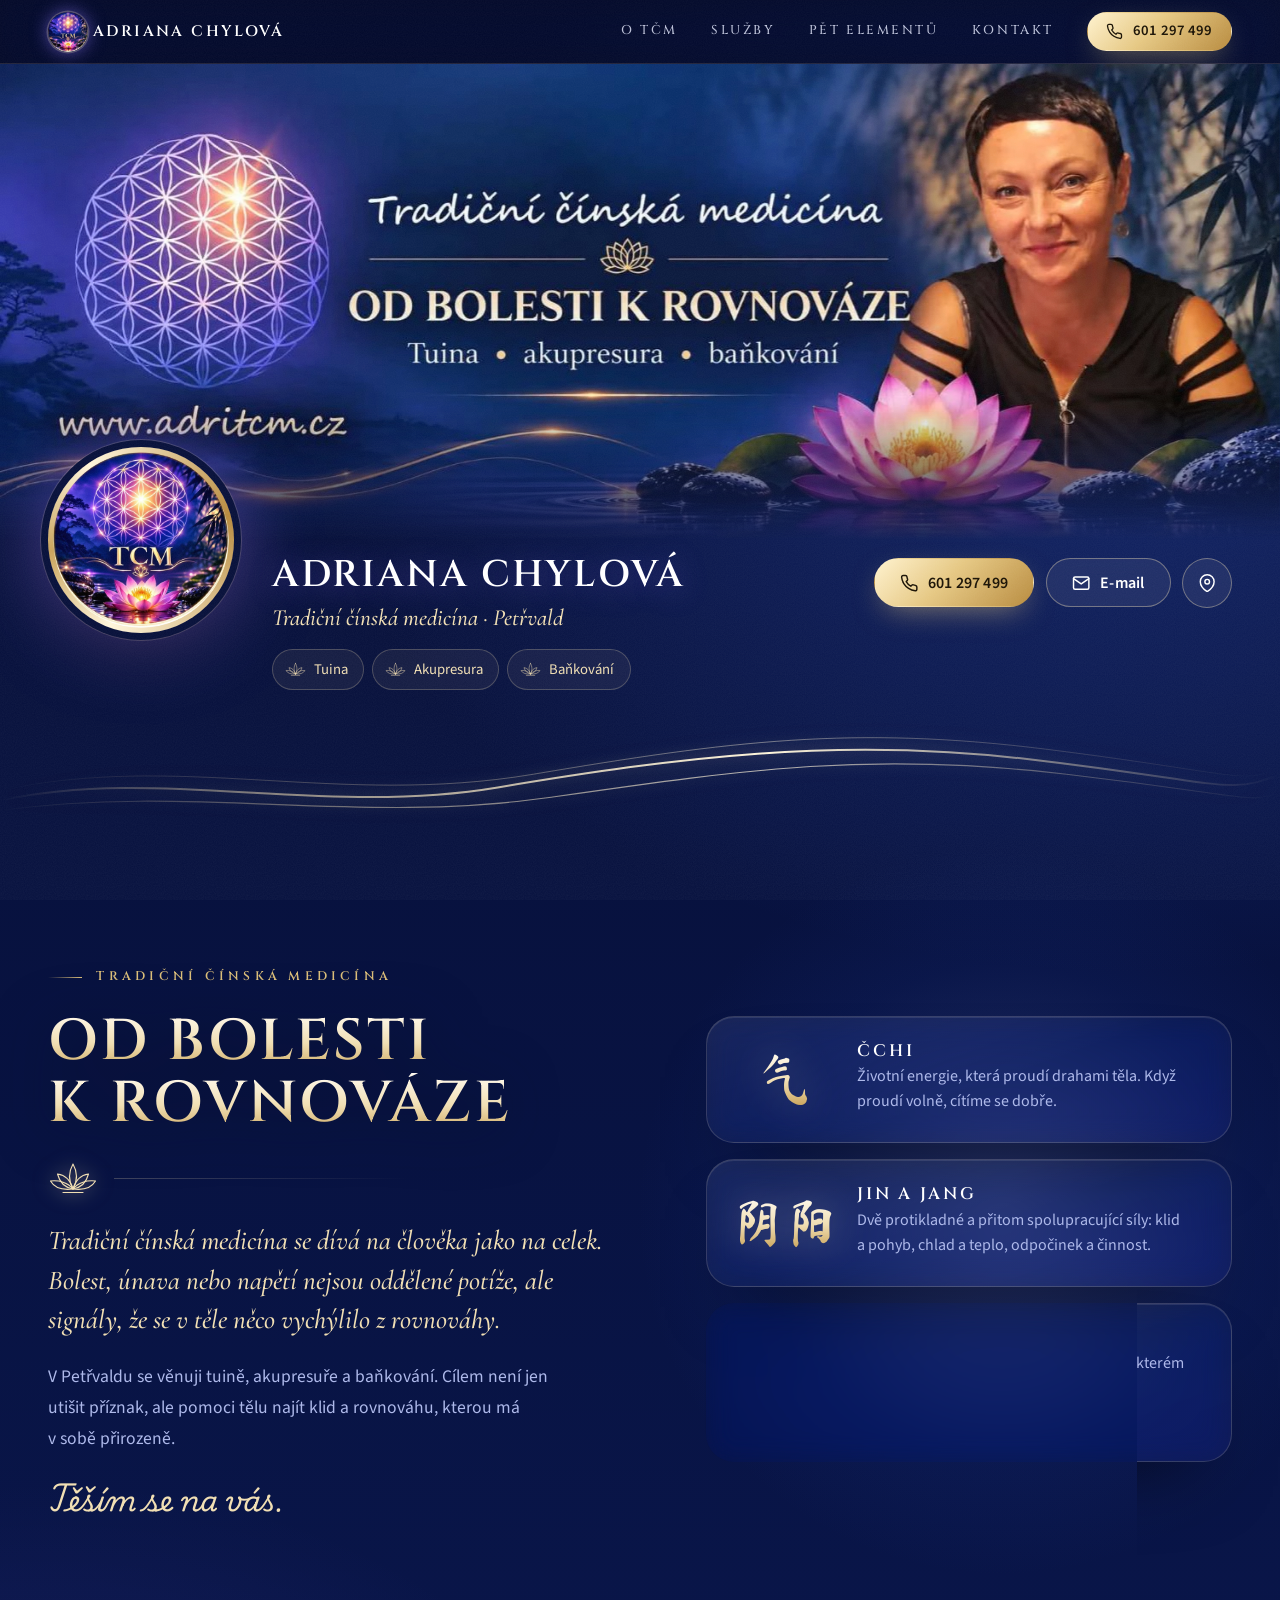
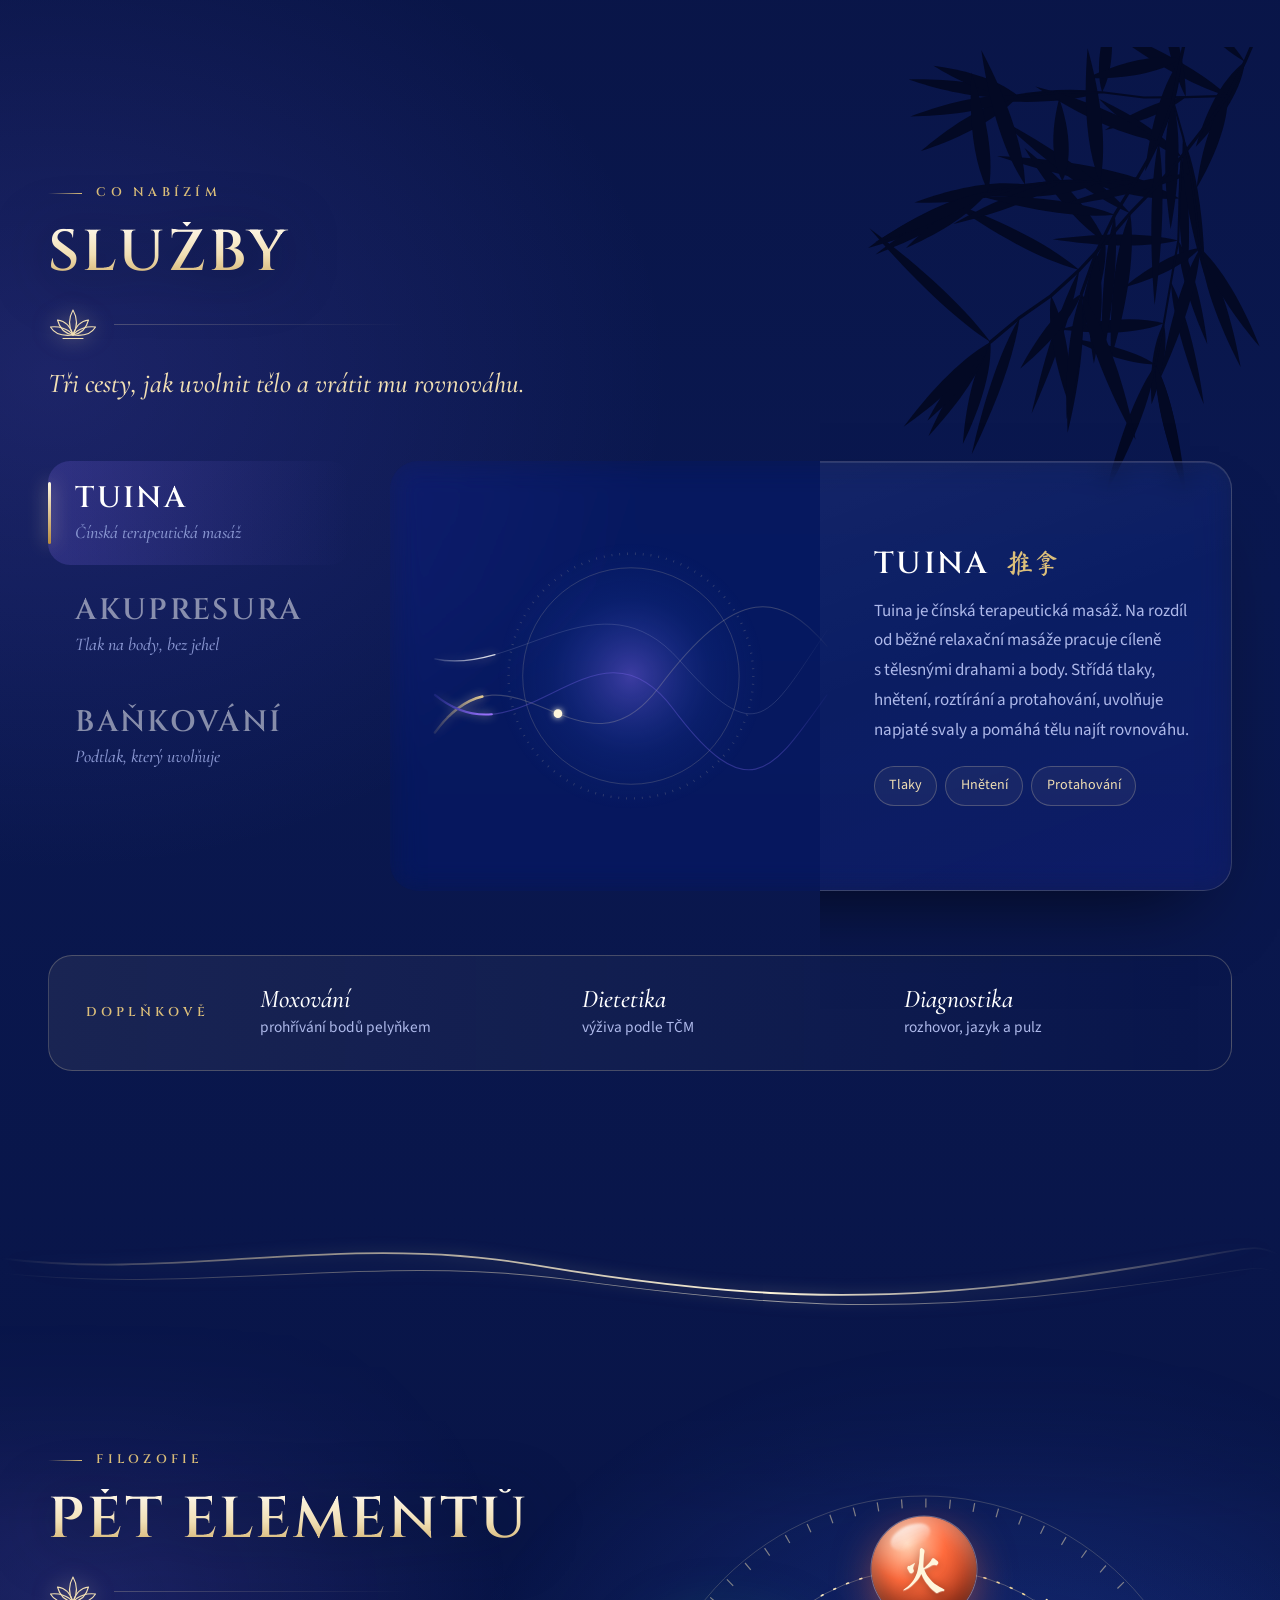
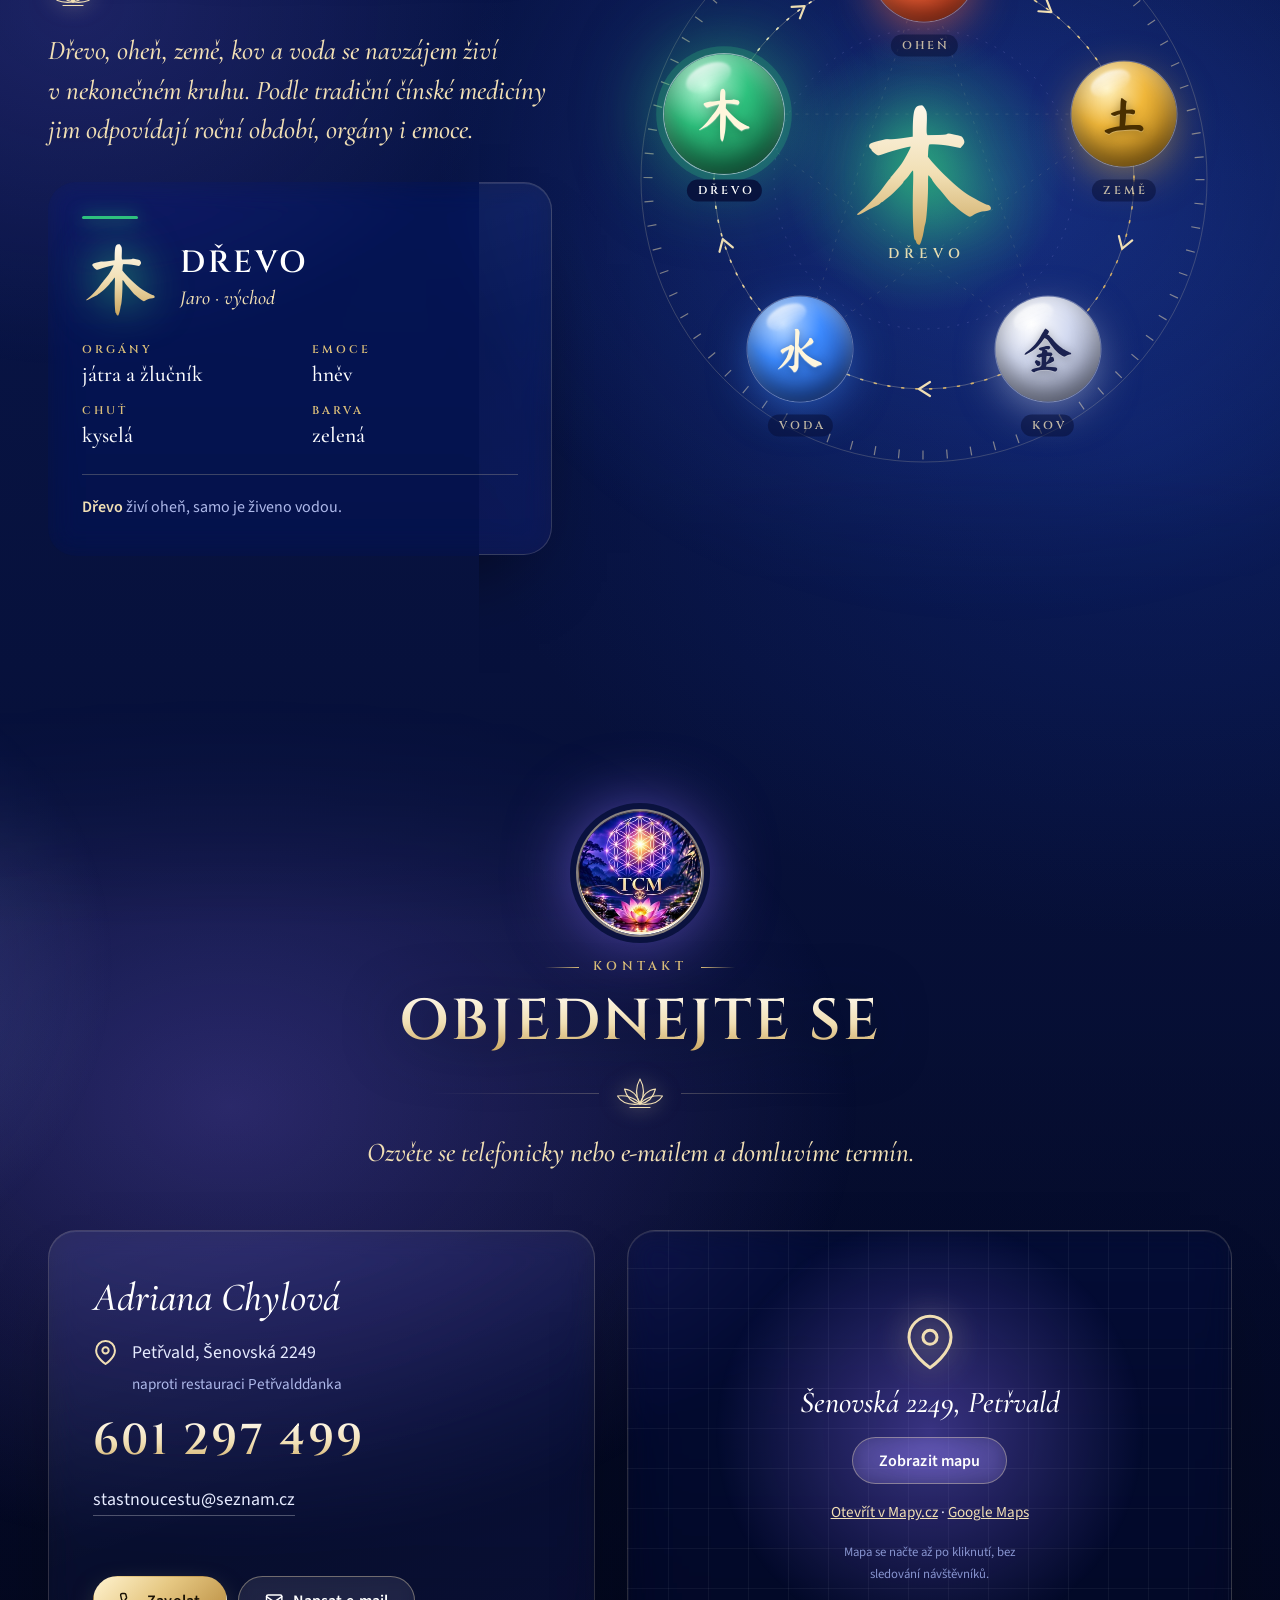
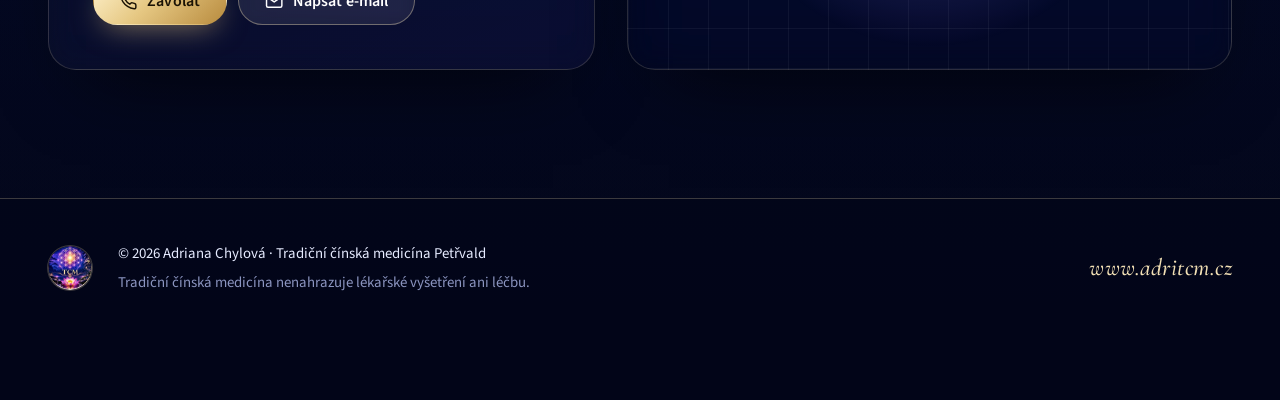
==== commit 8159c770: "Portrét jen jednou (v coveru); v sekci O TČM místo fotky tři pilíře TČM Co-Authored-By: Claude Sonne" ====
--- a/index.html
+++ b/index.html
@@ -169,15 +169,7 @@
           <p class="script reveal">Těším se na vás.</p>
         </div>
 
-        <figure class="intro__photo reveal">
-          <div class="intro__glow" aria-hidden="true"></div>
-          <div class="intro__frame">
-            <img src="img/portrait.webp" alt="Adriana Chylová s lotosem" width="1156" height="1116" loading="lazy" decoding="async" data-parallax="0.06">
-          </div>
-        </figure>
-      </div>
-
-      <div class="wrap pillars">
+        <div class="pillars">
         <article class="pillar glass reveal">
           <span class="pillar__char" lang="zh-Hans" aria-hidden="true">气</span>
           <h3>Čchi</h3>
@@ -194,6 +186,7 @@
           <p>Dřevo, oheň, země, kov a&nbsp;voda. Cyklus, ve kterém TČM čte souvislosti v&nbsp;těle.</p>
           <span class="pillar__more">Prozkoumat <svg class="ico" aria-hidden="true"><use href="#i-arrow"/></svg></span>
         </a>
+      </div>
       </div>
     </section>
 
--- a/css/style.css
+++ b/css/style.css
@@ -207,21 +207,13 @@
 .intro{display:grid;grid-template-columns:minmax(0,1.05fr) minmax(0,.95fr);gap:clamp(2rem,6vw,5.5rem);align-items:center}
 .intro__text>*+*{margin-top:1.4rem}
 .intro__text .divider{margin-block:1.6rem}
-.intro__photo{position:relative;justify-self:center;width:min(100%,520px)}
-.intro__photo::before{content:"";position:absolute;inset:-18px 18px 18px -18px;border:1px solid rgba(241,223,180,.3);border-radius:40px;pointer-events:none}
-.intro__glow{position:absolute;inset:8% -6% -4%;border-radius:50%;background:radial-gradient(circle,rgba(138,112,255,.6),rgba(42,79,196,.22) 55%,transparent 72%);filter:blur(40px)}
-.intro__frame{position:relative;aspect-ratio:1156/1116;border-radius:34px;overflow:hidden;border:1px solid rgba(241,223,180,.4);background:#0b2055;
-  box-shadow:0 50px 100px -40px rgba(0,0,0,.85),0 0 0 6px rgba(255,255,255,.035)}
-.intro__frame::after{content:"";position:absolute;inset:0;pointer-events:none;border-radius:inherit;box-shadow:inset 0 0 90px rgba(7,16,58,.55)}
-.intro__frame img{position:absolute;left:0;top:-6%;width:100%;height:112%;max-width:none;object-fit:cover;translate:0 var(--py,0px)}
-
-.pillars{display:grid;grid-template-columns:repeat(3,minmax(0,1fr));gap:1.25rem;margin-top:clamp(3.5rem,7vw,6rem)}
-.pillar{display:flex;flex-direction:column;gap:.7rem;padding:2rem 1.8rem 2.1rem;text-decoration:none;color:inherit;transition:transform .5s var(--ease),border-color .5s}
-.pillar:hover{transform:translateY(-6px);border-color:rgba(241,223,180,.42)}
-.pillar__char{font:400 4.2rem/1 var(--zh);background:var(--gold-grad);-webkit-background-clip:text;background-clip:text;color:transparent;filter:drop-shadow(0 0 20px rgba(241,223,180,.35));width:fit-content}
-.pillar h3{font:600 1.1rem/1.2 var(--caps);letter-spacing:.16em;text-transform:uppercase;color:#fff;margin-top:.3rem}
-.pillar p{color:var(--muted);font-size:1rem}
-.pillar__more{margin-top:auto;padding-top:.5rem;display:inline-flex;align-items:center;gap:.5rem;color:var(--gold-200);font-weight:600;font-size:.95rem}
+.pillars{display:grid;gap:1rem}
+.pillar{display:grid;grid-template-columns:6.4rem minmax(0,1fr);column-gap:1.3rem;row-gap:.2rem;align-items:center;padding:1.5rem 1.7rem;text-decoration:none;color:inherit;transition:transform .5s var(--ease),border-color .5s}
+.pillar:hover{transform:translateX(6px);border-color:rgba(241,223,180,.42)}
+.pillar__char{grid-row:1 / span 3;justify-self:center;font:400 3.4rem/1 var(--zh);background:var(--gold-grad);-webkit-background-clip:text;background-clip:text;color:transparent;filter:drop-shadow(0 0 20px rgba(241,223,180,.35));white-space:nowrap}
+.pillar h3{grid-column:2;font:600 1.05rem/1.2 var(--caps);letter-spacing:.16em;text-transform:uppercase;color:#fff}
+.pillar p{grid-column:2;color:var(--muted);font-size:1rem;line-height:1.6}
+.pillar__more{grid-column:2;margin-top:.3rem;display:inline-flex;align-items:center;gap:.5rem;color:var(--gold-200);font-weight:600;font-size:.95rem}
 .pillar__more .ico{transition:translate .4s var(--ease)}
 .pillar:hover .pillar__more .ico{translate:5px 0}
 
@@ -392,9 +384,7 @@
 
   .intro,.contact__grid{grid-template-columns:1fr}
   .five__grid{grid-template-columns:1fr;grid-template-areas:"head" "mandala" "panel"}
-  .intro__photo{width:min(100%,440px);margin-top:1rem}
   .mandala{margin-bottom:3rem}
-  .pillars{grid-template-columns:1fr}
   .svc__panel{grid-template-columns:1fr}
   .extras{grid-template-columns:1fr}
 }
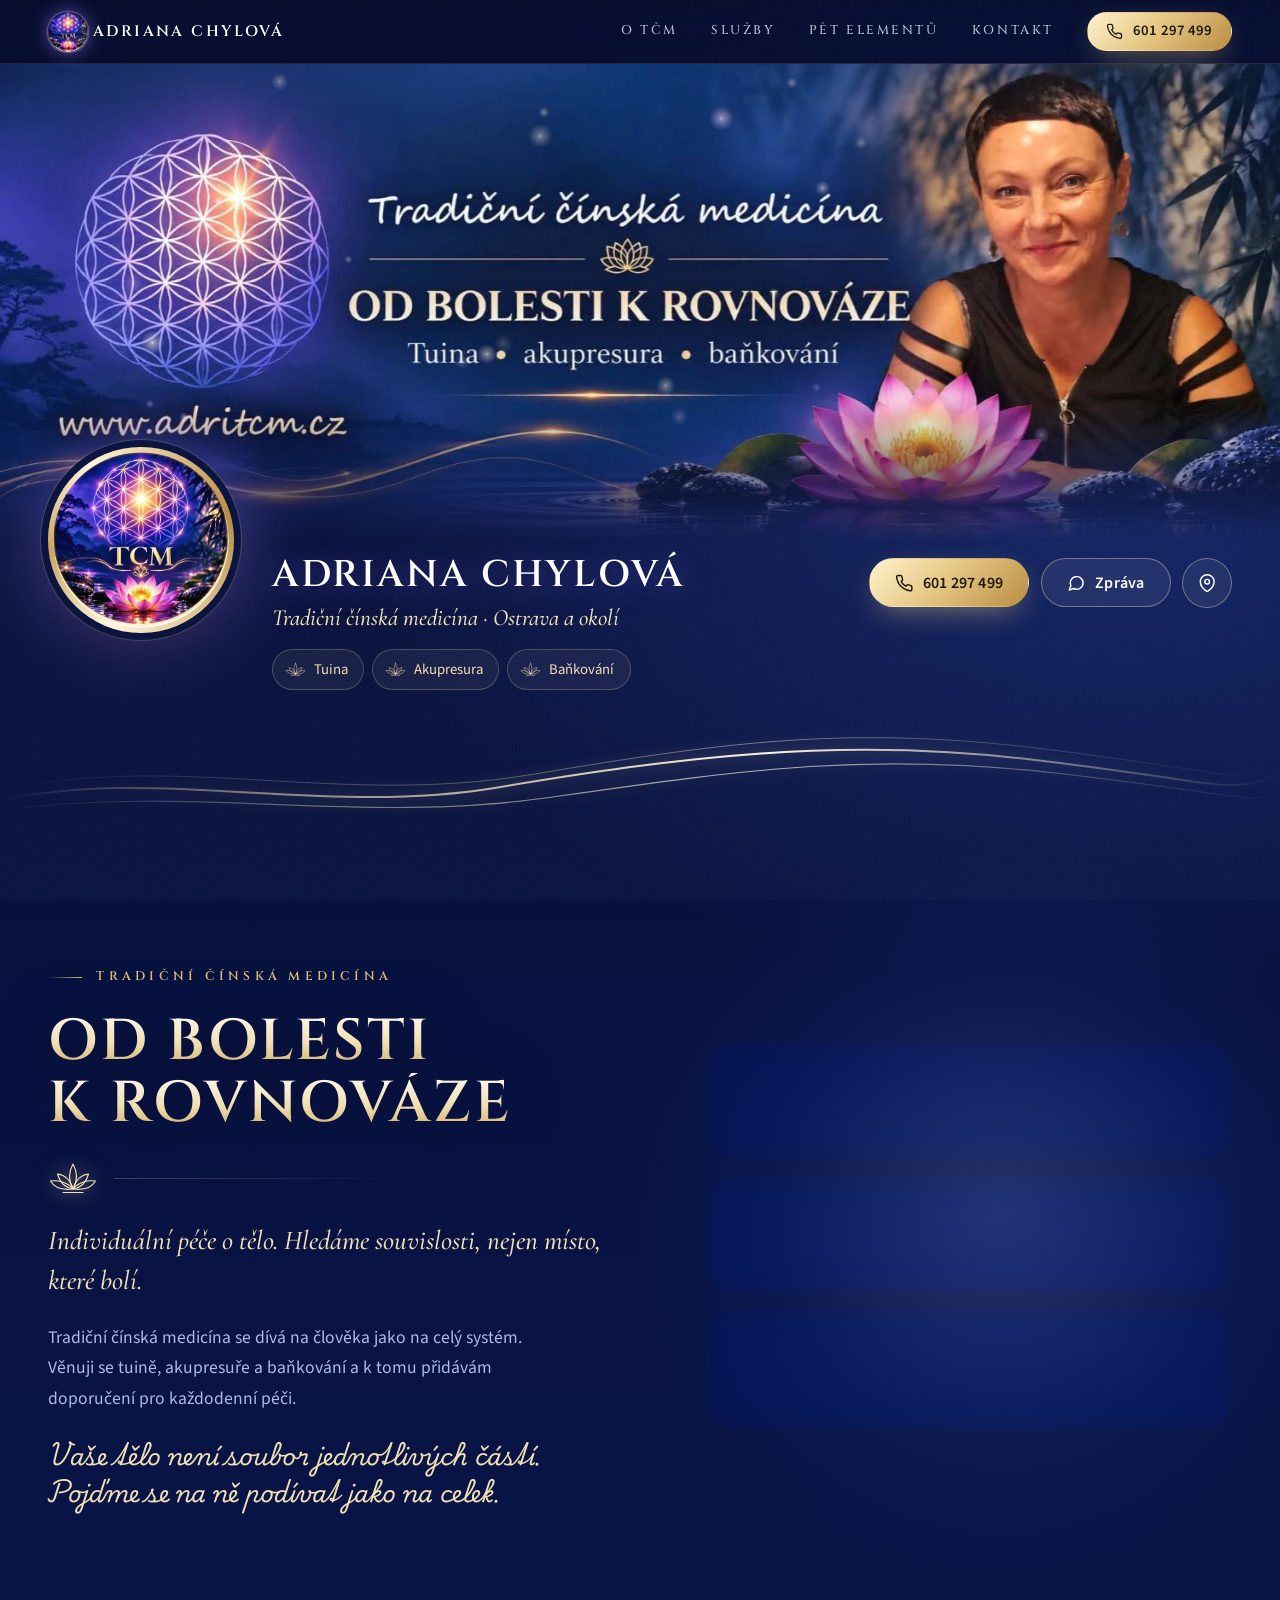
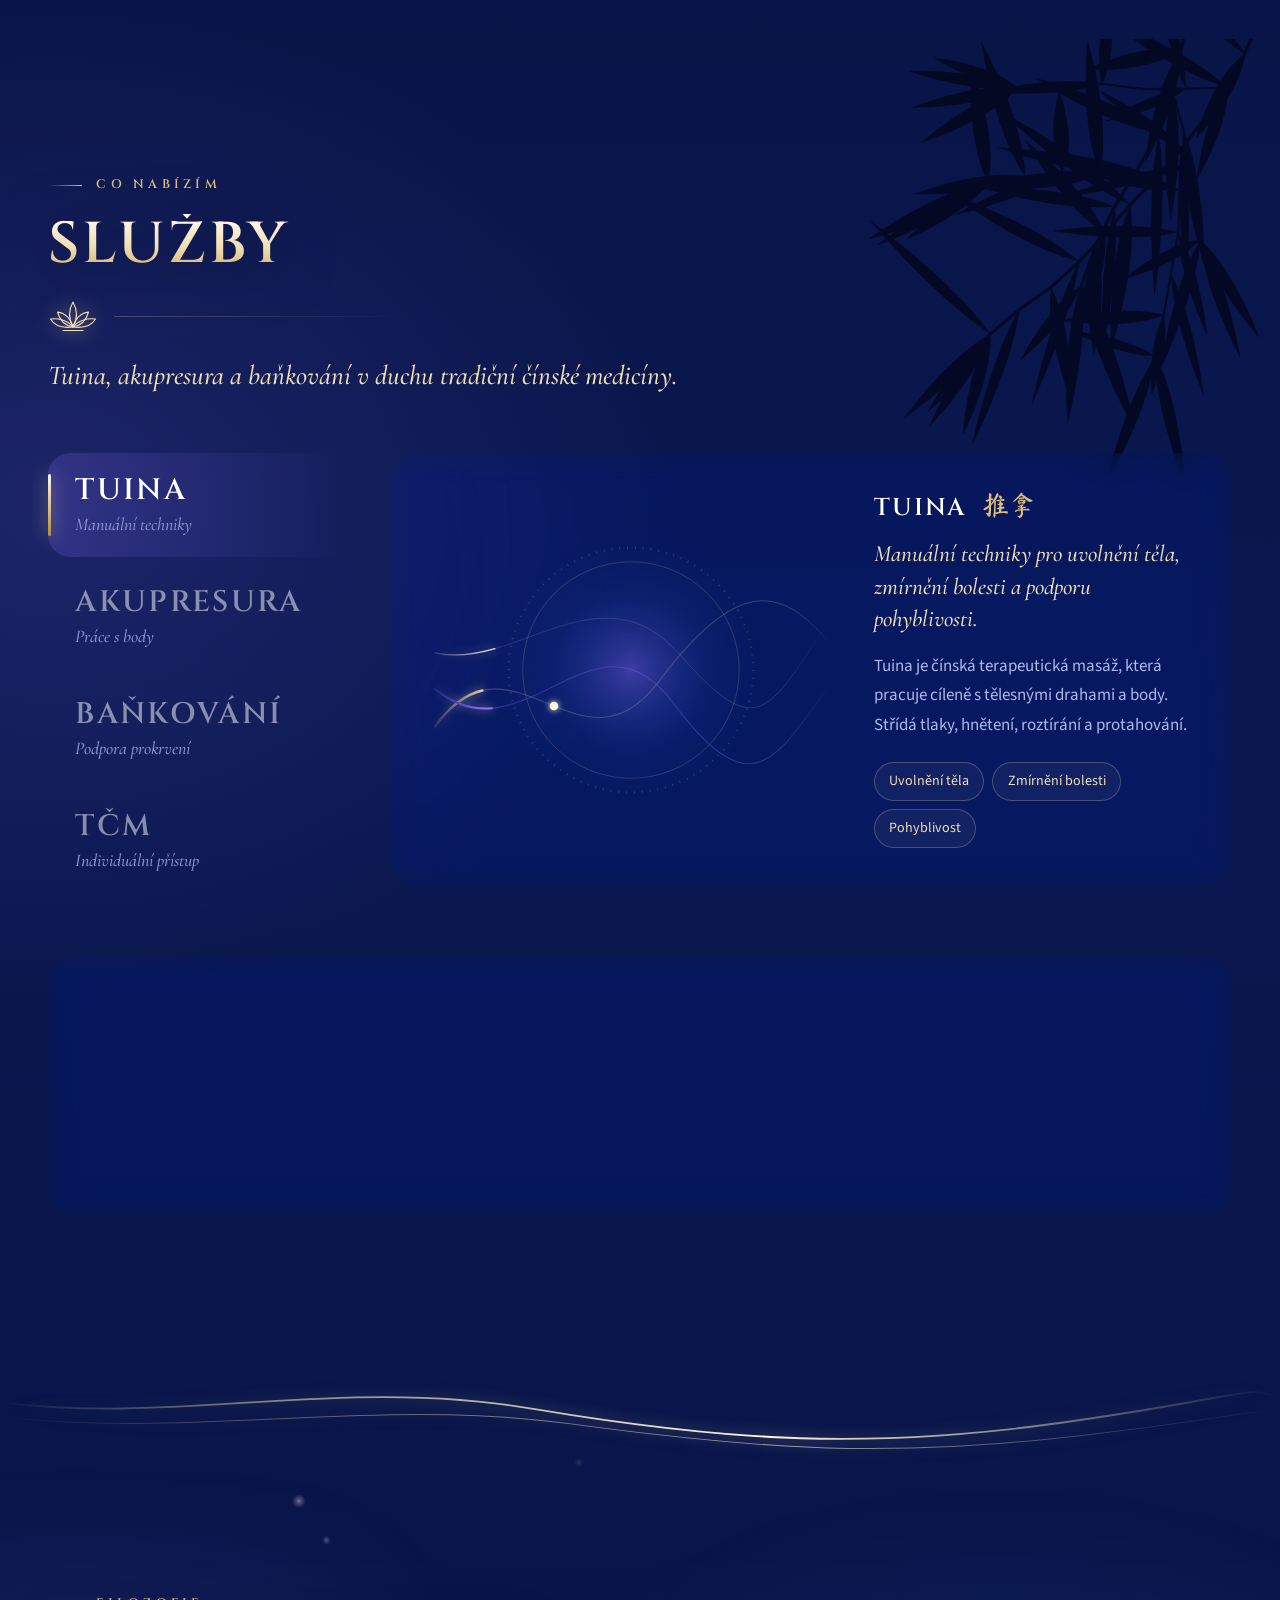
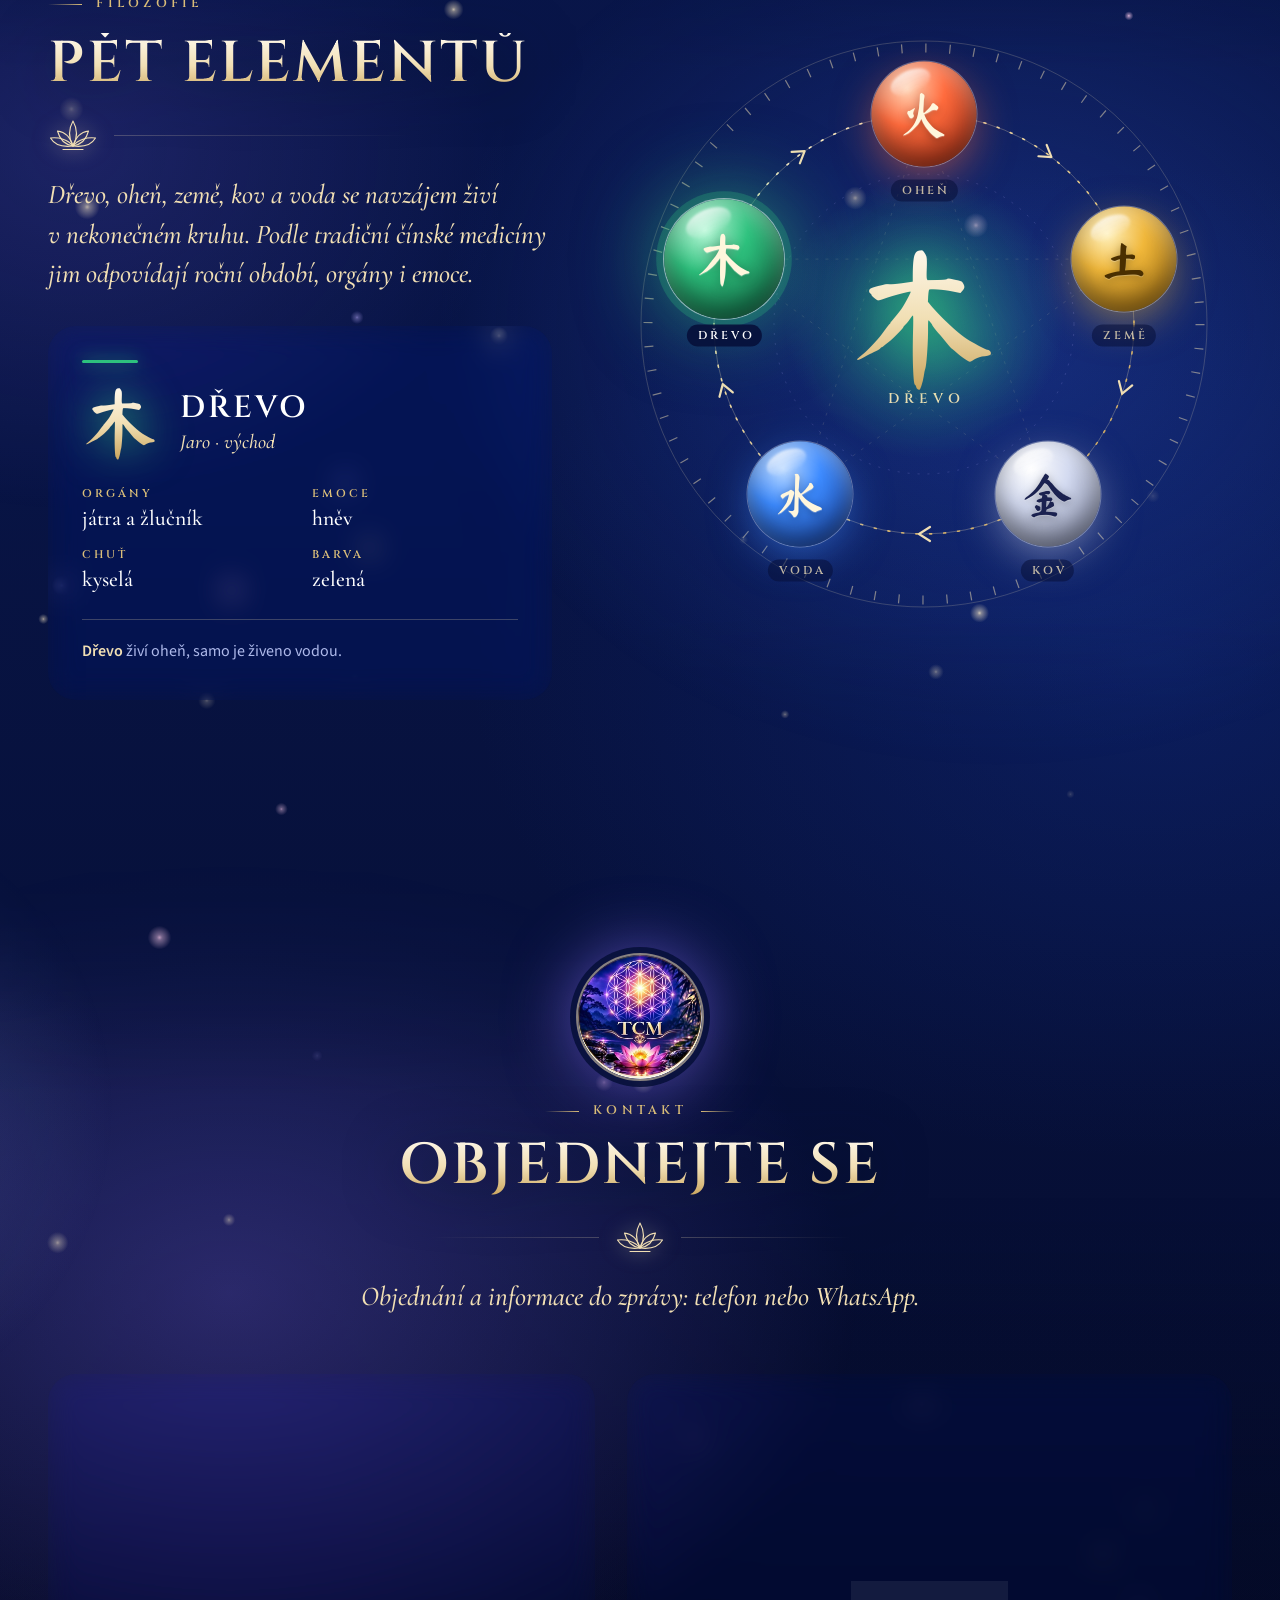
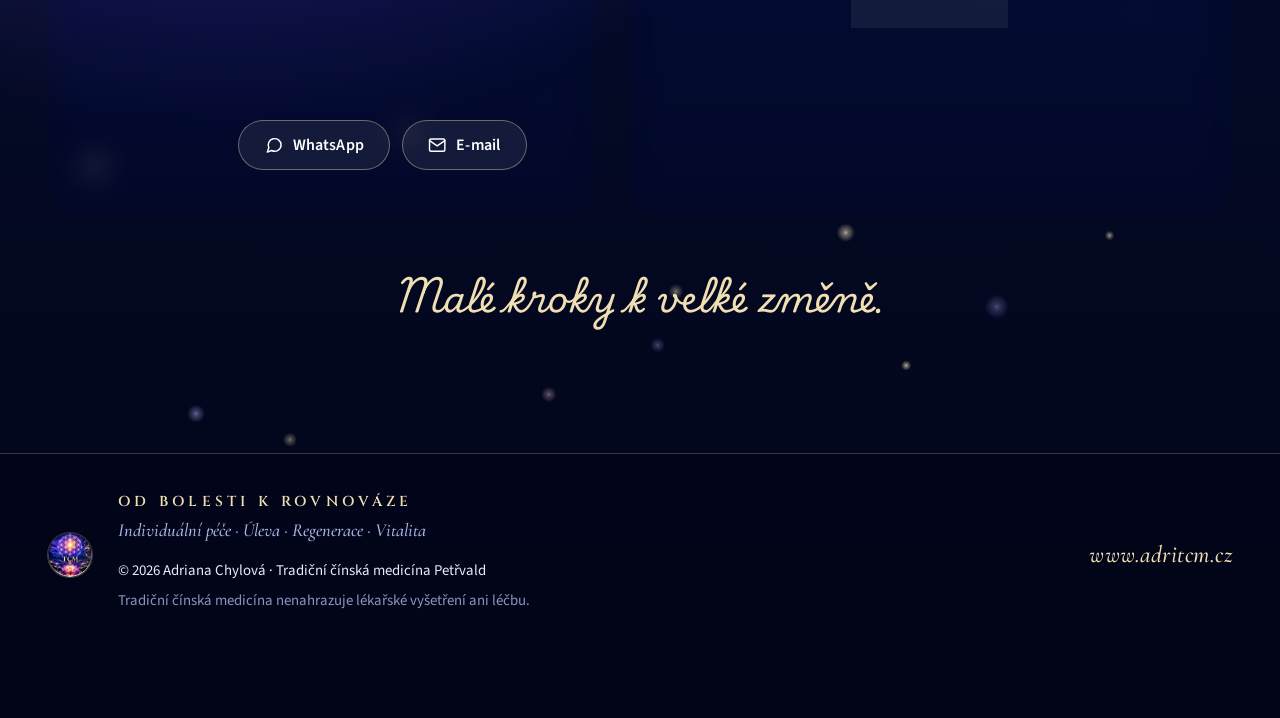
==== commit f72d73dd: "Texty podle letáku: Pomáhám při, čtyři služby (tuina, akupresura, baňkování, TČM), tři přínosy, Ostr" ====
--- a/index.html
+++ b/index.html
@@ -3,8 +3,8 @@
 <head>
   <meta charset="utf-8">
   <meta name="viewport" content="width=device-width, initial-scale=1, viewport-fit=cover">
-  <title>Tradiční čínská medicína Petřvald | Adriana Chylová</title>
-  <meta name="description" content="Tradiční čínská medicína v Petřvaldu: tuina, akupresura a baňkování. Od bolesti k rovnováze. Adriana Chylová, Šenovská 2249, tel. 601 297 499.">
+  <title>Tradiční čínská medicína Ostrava, Petřvald | Adriana Chylová</title>
+  <meta name="description" content="Tradiční čínská medicína v Ostravě a okolí: tuina, akupresura a baňkování. Individuální péče o tělo, úleva od bolesti, regenerace a vitalita. Adriana Chylová, Petřvald, tel. 601 297 499.">
   <meta name="color-scheme" content="dark">
   <meta name="theme-color" content="#07103a">
   <link rel="canonical" href="https://adritcm.cz/">
@@ -15,7 +15,7 @@
   <meta property="og:type" content="website">
   <meta property="og:locale" content="cs_CZ">
   <meta property="og:title" content="Tradiční čínská medicína – Od bolesti k rovnováze">
-  <meta property="og:description" content="Tuina, akupresura a baňkování v Petřvaldu. Adriana Chylová, tel. 601 297 499.">
+  <meta property="og:description" content="Individuální péče o tělo: tuina, akupresura a baňkování. Ostrava a okolí. Adriana Chylová, tel. 601 297 499.">
   <meta property="og:url" content="https://adritcm.cz/">
   <meta property="og:image" content="https://adritcm.cz/img/og.jpg">
   <meta property="og:image:width" content="1200">
@@ -44,6 +44,7 @@
       "addressLocality": "Petřvald",
       "addressCountry": "CZ"
     },
+    "areaServed": [{ "@type": "City", "name": "Ostrava" }, { "@type": "City", "name": "Petřvald" }],
     "founder": { "@type": "Person", "name": "Adriana Chylová" },
     "hasOfferCatalog": {
       "@type": "OfferCatalog",
@@ -82,6 +83,7 @@
       <symbol id="i-phone" viewBox="0 0 24 24"><path d="M22 16.92v3a2 2 0 0 1-2.18 2 19.79 19.79 0 0 1-8.63-3.07 19.5 19.5 0 0 1-6-6 19.79 19.79 0 0 1-3.07-8.67A2 2 0 0 1 4.11 2h3a2 2 0 0 1 2 1.72 12.84 12.84 0 0 0 .7 2.81 2 2 0 0 1-.45 2.11L8.09 9.91a16 16 0 0 0 6 6l1.27-1.27a2 2 0 0 1 2.11-.45 12.84 12.84 0 0 0 2.81.7A2 2 0 0 1 22 16.92z"/></symbol>
       <symbol id="i-mail" viewBox="0 0 24 24"><path d="M4 4h16a2 2 0 0 1 2 2v12a2 2 0 0 1-2 2H4a2 2 0 0 1-2-2V6a2 2 0 0 1 2-2z"/><path d="M22 6l-10 7L2 6"/></symbol>
       <symbol id="i-pin" viewBox="0 0 24 24"><path d="M21 10c0 7-9 13-9 13s-9-6-9-13a9 9 0 0 1 18 0z"/><circle cx="12" cy="10" r="3"/></symbol>
+      <symbol id="i-chat" viewBox="0 0 24 24"><path d="M21 11.5a8.4 8.4 0 0 1-12.3 7.4L3 21l2-5.6A8.4 8.4 0 1 1 21 11.5z"/></symbol>
       <symbol id="i-arrow" viewBox="0 0 24 24"><path d="M5 12h14M13 6l6 6-6 6"/></symbol>
     </defs>
   </svg>
@@ -134,7 +136,7 @@
 
         <div class="profile__main">
           <p class="profile__name" id="profileName">Adriana Chylová</p>
-          <p class="profile__sub">Tradiční čínská medicína · Petřvald</p>
+          <p class="profile__sub">Tradiční čínská medicína · Ostrava a&nbsp;okolí</p>
           <ul class="chips" aria-label="Služby">
             <li><a href="#sluzby" data-svc-link="tuina"><svg aria-hidden="true"><use href="#lotus"/></svg>Tuina</a></li>
             <li><a href="#sluzby" data-svc-link="akupresura"><svg aria-hidden="true"><use href="#lotus"/></svg>Akupresura</a></li>
@@ -144,7 +146,7 @@
 
         <div class="profile__actions">
           <a class="btn" href="tel:+420601297499"><svg class="ico" aria-hidden="true"><use href="#i-phone"/></svg><span class="sr">Zavolat </span>601&nbsp;297&nbsp;499</a>
-          <a class="btn btn--glass" href="mailto:stastnoucestu@seznam.cz"><svg class="ico" aria-hidden="true"><use href="#i-mail"/></svg>E-mail</a>
+          <a class="btn btn--glass" href="https://wa.me/420601297499" target="_blank" rel="noopener"><svg class="ico" aria-hidden="true"><use href="#i-chat"/></svg>Zpráva</a>
           <a class="btn btn--glass btn--round" href="#kontakt" aria-label="Kde mě najdete"><svg class="ico" aria-hidden="true"><use href="#i-pin"/></svg></a>
         </div>
       </div>
@@ -164,29 +166,25 @@
           <p class="eyebrow reveal">Tradiční čínská medicína</p>
           <h2 class="title split">Od bolesti k&nbsp;rovnováze</h2>
           <div class="divider divider--left reveal" aria-hidden="true"><svg><use href="#lotus"/></svg></div>
-          <p class="lead reveal">Tradiční čínská medicína se dívá na člověka jako na celek. Bolest, únava nebo napětí nejsou oddělené potíže, ale signály, že se v&nbsp;těle něco vychýlilo z&nbsp;rovnováhy.</p>
-          <p class="body reveal">V&nbsp;Petřvaldu se věnuji tuině, akupresuře a&nbsp;baňkování. Cílem není jen utišit příznak, ale pomoci tělu najít klid a&nbsp;rovnováhu, kterou má v&nbsp;sobě přirozeně.</p>
-          <p class="script reveal">Těším se na vás.</p>
-        </div>
-
-        <div class="pillars">
-        <article class="pillar glass reveal">
-          <span class="pillar__char" lang="zh-Hans" aria-hidden="true">气</span>
-          <h3>Čchi</h3>
-          <p>Životní energie, která proudí drahami těla. Když proudí volně, cítíme se dobře.</p>
-        </article>
-        <article class="pillar glass reveal">
-          <span class="pillar__char" lang="zh-Hans" aria-hidden="true">阴阳</span>
-          <h3>Jin a&nbsp;jang</h3>
-          <p>Dvě protikladné a&nbsp;přitom spolupracující síly: klid a&nbsp;pohyb, chlad a&nbsp;teplo, odpočinek a&nbsp;činnost.</p>
-        </article>
-        <a class="pillar pillar--link glass reveal" href="#elementy">
-          <span class="pillar__char" lang="zh-Hans" aria-hidden="true">五行</span>
-          <h3>Pět elementů</h3>
-          <p>Dřevo, oheň, země, kov a&nbsp;voda. Cyklus, ve kterém TČM čte souvislosti v&nbsp;těle.</p>
-          <span class="pillar__more">Prozkoumat <svg class="ico" aria-hidden="true"><use href="#i-arrow"/></svg></span>
-        </a>
-      </div>
+          <p class="lead reveal">Individuální péče o&nbsp;tělo. Hledáme souvislosti, nejen místo, které bolí.</p>
+          <p class="body reveal">Tradiční čínská medicína se dívá na člověka jako na celý systém. Věnuji se tuině, akupresuře a&nbsp;baňkování a&nbsp;k&nbsp;tomu přidávám doporučení pro každodenní péči.</p>
+          <p class="script reveal">Vaše tělo není soubor jednotlivých částí. Pojďme se na ně podívat jako na&nbsp;celek.</p>
+        </div>
+
+        <div class="outcomes">
+          <article class="outcome glass reveal">
+            <span class="outcome__ico" aria-hidden="true"><svg viewBox="0 0 24 24"><path d="M5 19C5 10 10 5 20 4c0 10-5 15-14 15z"/><path d="M5 19c3-5 7-8 11-10"/></svg></span>
+            <h3>Úleva od&nbsp;bolesti</h3>
+          </article>
+          <article class="outcome glass reveal">
+            <span class="outcome__ico" aria-hidden="true"><svg viewBox="0 0 100 70"><use href="#lotus"/></svg></span>
+            <h3>Regenerace a&nbsp;více energie</h3>
+          </article>
+          <article class="outcome glass reveal">
+            <span class="outcome__ico" aria-hidden="true"><svg viewBox="0 0 24 24"><ellipse cx="12" cy="18.5" rx="7" ry="2.7"/><ellipse cx="12" cy="13" rx="5" ry="2.2"/><ellipse cx="12" cy="8.5" rx="3" ry="1.7"/></svg></span>
+            <h3>Větší rovnováha</h3>
+          </article>
+        </div>
       </div>
     </section>
 
@@ -198,22 +196,26 @@
           <p class="eyebrow reveal">Co nabízím</p>
           <h2 class="title split">Služby</h2>
           <div class="divider divider--left reveal" aria-hidden="true"><svg><use href="#lotus"/></svg></div>
-          <p class="lead reveal">Tři cesty, jak uvolnit tělo a&nbsp;vrátit mu rovnováhu.</p>
+          <p class="lead reveal">Tuina, akupresura a&nbsp;baňkování v&nbsp;duchu tradiční čínské medicíny.</p>
         </header>
 
         <div class="svc reveal">
           <div class="svc__tabs" role="tablist" aria-label="Služby" aria-orientation="vertical">
             <button class="svc__tab is-active" role="tab" id="tab-tuina" aria-selected="true" aria-controls="panel-tuina" data-svc="tuina">
               <span class="svc__name">Tuina</span>
-              <span class="svc__hint">Čínská terapeutická masáž</span>
+              <span class="svc__hint">Manuální techniky</span>
             </button>
             <button class="svc__tab" role="tab" id="tab-akupresura" aria-selected="false" aria-controls="panel-akupresura" data-svc="akupresura" tabindex="-1">
               <span class="svc__name">Akupresura</span>
-              <span class="svc__hint">Tlak na body, bez jehel</span>
+              <span class="svc__hint">Práce s&nbsp;body</span>
             </button>
             <button class="svc__tab" role="tab" id="tab-banky" aria-selected="false" aria-controls="panel-banky" data-svc="banky" tabindex="-1">
               <span class="svc__name">Baňkování</span>
-              <span class="svc__hint">Podtlak, který uvolňuje</span>
+              <span class="svc__hint">Podpora prokrvení</span>
+            </button>
+            <button class="svc__tab" role="tab" id="tab-tcm" aria-selected="false" aria-controls="panel-tcm" data-svc="tcm" tabindex="-1">
+              <span class="svc__name">TČM</span>
+              <span class="svc__hint">Individuální přístup</span>
             </button>
           </div>
 
@@ -237,8 +239,9 @@
               </div>
               <div class="svc__txt">
                 <h3>Tuina <span class="svc__zh" lang="zh-Hans" aria-hidden="true">推拿</span></h3>
-                <p>Tuina je čínská terapeutická masáž. Na rozdíl od běžné relaxační masáže pracuje cíleně s&nbsp;tělesnými drahami a&nbsp;body. Střídá tlaky, hnětení, roztírání a&nbsp;protahování, uvolňuje napjaté svaly a&nbsp;pomáhá tělu najít rovnováhu.</p>
-                <ul class="tags"><li>Tlaky</li><li>Hnětení</li><li>Protahování</li></ul>
+                <p class="svc__lead">Manuální techniky pro uvolnění těla, zmírnění bolesti a&nbsp;podporu pohyblivosti.</p>
+                <p>Tuina je čínská terapeutická masáž, která pracuje cíleně s&nbsp;tělesnými drahami a&nbsp;body. Střídá tlaky, hnětení, roztírání a&nbsp;protahování.</p>
+                <ul class="tags"><li>Uvolnění těla</li><li>Zmírnění bolesti</li><li>Pohyblivost</li></ul>
               </div>
             </div>
 
@@ -262,8 +265,9 @@
               </div>
               <div class="svc__txt">
                 <h3>Akupresura <span class="svc__zh" lang="zh-Hans" aria-hidden="true">穴位</span></h3>
-                <p>Akupresura vychází ze stejných principů jako akupunktura, ale obejde se bez jehel. Prsty nebo palci se vyvíjí pevný, přesně mířený tlak na vybrané body. Je šetrná a&nbsp;často se kombinuje s&nbsp;dalšími metodami.</p>
-                <ul class="tags"><li>Akupunkturní body</li><li>Bez jehel</li><li>Šetrná</li></ul>
+                <p class="svc__lead">Práce s&nbsp;body pro úlevu od bolesti, zmírnění napětí a&nbsp;podporu přirozené rovnováhy.</p>
+                <p>Akupresura vychází ze stejných principů jako akupunktura, ale obejde se bez jehel. Prsty nebo palci se vyvíjí přesně mířený tlak na vybrané body.</p>
+                <ul class="tags"><li>Úleva od bolesti</li><li>Zmírnění napětí</li><li>Přirozená rovnováha</li></ul>
               </div>
             </div>
 
@@ -287,19 +291,48 @@
               </div>
               <div class="svc__txt">
                 <h3>Baňkování <span class="svc__zh" lang="zh-Hans" aria-hidden="true">拔罐</span></h3>
-                <p>Při baňkování se na kůži přikládají skleněné baňky, ve kterých vzniká podtlak. Ten uvolňuje napjaté svaly a&nbsp;prokrvuje tkáň. Po ošetření mohou na kůži na pár dní zůstat kruhové stopy. Jsou normální součástí metody.</p>
-                <ul class="tags"><li>Skleněné baňky</li><li>Podtlak</li><li>Prokrvení</li></ul>
+                <p class="svc__lead">Podpora prokrvení, uvolnění svalů, odstranění stagnace a&nbsp;regenerace těla.</p>
+                <p>Při baňkování se na kůži přikládají skleněné baňky, ve kterých vzniká podtlak. Po ošetření mohou na kůži na pár dní zůstat kruhové stopy, jsou normální součástí metody.</p>
+                <ul class="tags"><li>Prokrvení</li><li>Uvolnění svalů</li><li>Regenerace</li></ul>
+              </div>
+            </div>
+
+            <div class="svc__panel" role="tabpanel" id="panel-tcm" aria-labelledby="tab-tcm" data-mark="中医" hidden>
+              <div class="svc__art">
+                <svg class="art" viewBox="0 0 520 380" role="img" aria-label="Lotos obklopený pěti elementy, symbol celku">
+                  <circle cx="260" cy="190" r="170" fill="url(#gHalo)"/>
+                  <circle cx="260" cy="190" r="138" fill="none" stroke="rgba(241,223,180,.22)" stroke-width="1"/>
+                  <circle cx="260" cy="190" r="156" fill="none" stroke="rgba(241,223,180,.2)" stroke-width="3" stroke-dasharray="1 9"/>
+                  <circle cx="260" cy="190" r="96" fill="none" stroke="url(#gGold)" stroke-width="1.2" opacity=".7"><animate attributeName="r" values="92;106;92" dur="6s" repeatCount="indefinite"/></circle>
+                  <g style="color:#f1dfb4" filter="url(#fGlow)"><use href="#lotus" x="170" y="128" width="180" height="126"/></g>
+                  <g filter="url(#fGlow)">
+                    <circle cx="260" cy="52" r="7" fill="#ff6b3d"/>
+                    <circle cx="391.2" cy="147.4" r="7" fill="#f0b73a"/>
+                    <circle cx="341.1" cy="301.6" r="7" fill="#d3daf0"/>
+                    <circle cx="178.9" cy="301.6" r="7" fill="#3d8bff"/>
+                    <circle cx="128.8" cy="147.4" r="7" fill="#2ec27e"/>
+                  </g>
+                </svg>
+              </div>
+              <div class="svc__txt">
+                <h3>Tradiční čínská medicína <span class="svc__zh" lang="zh-Hans" aria-hidden="true">中医</span></h3>
+                <p class="svc__lead">Individuální přístup, pohled na člověka jako celý systém a&nbsp;doporučení pro každodenní péči.</p>
+                <p>Hledáme souvislosti, nejen místo, které bolí.</p>
+                <ul class="tags"><li>Individuální přístup</li><li>Celý systém</li><li>Každodenní péče</li></ul>
               </div>
             </div>
           </div>
         </div>
 
-        <div class="extras reveal">
-          <h3 class="extras__title">Doplňkově</h3>
-          <ul>
-            <li><strong>Moxování</strong><span>prohřívání bodů pelyňkem</span></li>
-            <li><strong>Dietetika</strong><span>výživa podle TČM</span></li>
-            <li><strong>Diagnostika</strong><span>rozhovor, jazyk a&nbsp;pulz</span></li>
+        <div class="help glass reveal">
+          <h3 class="help__title">Pomáhám při</h3>
+          <ul class="help__list">
+            <li><span class="help__ico" aria-hidden="true"><svg viewBox="0 0 24 24"><path d="M12 2.5v19"/><rect x="9.3" y="3.5" width="5.4" height="3.2" rx="1.3"/><rect x="9.3" y="8.8" width="5.4" height="3.2" rx="1.3"/><rect x="9.3" y="14.1" width="5.4" height="3.2" rx="1.3"/></svg></span><span>bolestech zad, šíje a&nbsp;krku</span></li>
+            <li><span class="help__ico" aria-hidden="true"><svg viewBox="0 0 24 24"><circle cx="12" cy="6.5" r="3"/><path d="M3 20c0-5 3-8 6.5-8.7M21 20c0-5-3-8-6.5-8.7M9.5 11.3c1.500.8 3.500.8 5 0"/></svg></span><span>napětí v&nbsp;ramenou a&nbsp;přetížení svalů</span></li>
+            <li><span class="help__ico" aria-hidden="true"><svg viewBox="0 0 24 24"><circle cx="12" cy="12" r="3"/><path d="M12 9V3M9.700 3h4.600M12 15v6M9.700 21h4.600"/></svg></span><span>bolestech kloubů a&nbsp;pohybového aparátu</span></li>
+            <li><span class="help__ico" aria-hidden="true"><svg viewBox="0 0 24 24"><circle cx="12" cy="12" r="8.500"/><path d="M7.800 10c1.500-2 3.500-2 4.200 0s2.500 2 4.200 0M8.500 15.300c2 1.400 5 1.400 7 0"/></svg></span><span>stresu, napětí, únavě</span></li>
+            <li><span class="help__ico" aria-hidden="true"><svg viewBox="0 0 24 24"><path d="M20 14.500A8 8 0 1 1 9.500 4a6.500 6.500 0 0 0 10.500 10.500z"/><path d="M17 3.500v3M15.500 5h3"/></svg></span><span>horším spánku</span></li>
+            <li><span class="help__ico" aria-hidden="true"><svg viewBox="0 0 100 70"><use href="#lotus"/></svg></span><span>podpoře celkové rovnováhy a&nbsp;vitality</span></li>
           </ul>
         </div>
       </div>
@@ -419,20 +452,21 @@
           <p class="eyebrow reveal">Kontakt</p>
           <h2 class="title split">Objednejte se</h2>
           <div class="divider reveal" aria-hidden="true"><svg><use href="#lotus"/></svg></div>
-          <p class="lead reveal">Ozvěte se telefonicky nebo e-mailem a&nbsp;domluvíme termín.</p>
+          <p class="lead reveal">Objednání a&nbsp;informace do zprávy: telefon nebo WhatsApp.</p>
         </header>
 
         <div class="contact__grid">
           <div class="contact__card glass reveal">
             <address class="addr">
               <strong class="addr__name">Adriana Chylová</strong>
-              <span class="addr__line"><svg class="ico" aria-hidden="true"><use href="#i-pin"/></svg><span>Petřvald, Šenovská 2249<br><small>naproti restauraci Petřvaldďanka</small></span></span>
+              <span class="addr__line"><svg class="ico" aria-hidden="true"><use href="#i-pin"/></svg><span>Ostrava a&nbsp;okolí<br><small>Petřvald, Šenovská 2249, naproti restauraci Petřvaldďanka</small></span></span>
               <a class="addr__phone" href="tel:+420601297499">601&nbsp;297&nbsp;499</a>
               <a class="addr__mail" href="mailto:stastnoucestu@seznam.cz">stastnoucestu@seznam.cz</a>
             </address>
             <div class="contact__cta">
               <a class="btn" href="tel:+420601297499"><svg class="ico" aria-hidden="true"><use href="#i-phone"/></svg>Zavolat</a>
-              <a class="btn btn--glass" href="mailto:stastnoucestu@seznam.cz"><svg class="ico" aria-hidden="true"><use href="#i-mail"/></svg>Napsat e-mail</a>
+              <a class="btn btn--glass" href="https://wa.me/420601297499" target="_blank" rel="noopener"><svg class="ico" aria-hidden="true"><use href="#i-chat"/></svg>WhatsApp</a>
+              <a class="btn btn--glass" href="mailto:stastnoucestu@seznam.cz"><svg class="ico" aria-hidden="true"><use href="#i-mail"/></svg>E-mail</a>
             </div>
           </div>
 
@@ -450,6 +484,7 @@
             </div>
           </div>
         </div>
+        <p class="contact__quote script reveal">Malé kroky k&nbsp;velké změně.</p>
       </div>
     </section>
   </main>
@@ -458,6 +493,8 @@
     <div class="wrap foot__in">
       <img src="img/logo-240.webp" alt="" width="44" height="44" loading="lazy">
       <div>
+        <p class="foot__tag">Od bolesti k&nbsp;rovnováze</p>
+        <p class="foot__sub">Individuální péče · Úleva · Regenerace · Vitalita</p>
         <p class="foot__copy">© <span id="year">2025</span> Adriana Chylová · Tradiční čínská medicína Petřvald</p>
         <p class="foot__note">Tradiční čínská medicína nenahrazuje lékařské vyšetření ani léčbu.</p>
       </div>
--- a/css/style.css
+++ b/css/style.css
@@ -105,7 +105,7 @@
 .title.is-in .wi{translate:0 0}
 .lead{font:italic 500 clamp(1.3rem,2.3vw,1.7rem)/1.45 var(--serif);color:var(--gold-200);text-wrap:pretty}
 .body{color:var(--muted);font-size:1.1rem;max-width:58ch}
-.script{font:400 clamp(1.3rem,2.2vw,1.8rem)/1.5 var(--script);color:var(--gold-200)}
+.script{font:400 clamp(1.15rem,1.8vw,1.5rem)/1.6 var(--script);color:var(--gold-200)}
 .divider{display:flex;align-items:center;gap:1rem;color:var(--gold-200);margin-block:1.4rem}
 .divider::before,.divider::after{content:"";height:1px;flex:1;background:linear-gradient(90deg,transparent,var(--line))}
 .divider::after{background:linear-gradient(270deg,transparent,var(--line))}
@@ -207,15 +207,13 @@
 .intro{display:grid;grid-template-columns:minmax(0,1.05fr) minmax(0,.95fr);gap:clamp(2rem,6vw,5.5rem);align-items:center}
 .intro__text>*+*{margin-top:1.4rem}
 .intro__text .divider{margin-block:1.6rem}
-.pillars{display:grid;gap:1rem}
-.pillar{display:grid;grid-template-columns:6.4rem minmax(0,1fr);column-gap:1.3rem;row-gap:.2rem;align-items:center;padding:1.5rem 1.7rem;text-decoration:none;color:inherit;transition:transform .5s var(--ease),border-color .5s}
-.pillar:hover{transform:translateX(6px);border-color:rgba(241,223,180,.42)}
-.pillar__char{grid-row:1 / span 3;justify-self:center;font:400 3.4rem/1 var(--zh);background:var(--gold-grad);-webkit-background-clip:text;background-clip:text;color:transparent;filter:drop-shadow(0 0 20px rgba(241,223,180,.35));white-space:nowrap}
-.pillar h3{grid-column:2;font:600 1.05rem/1.2 var(--caps);letter-spacing:.16em;text-transform:uppercase;color:#fff}
-.pillar p{grid-column:2;color:var(--muted);font-size:1rem;line-height:1.6}
-.pillar__more{grid-column:2;margin-top:.3rem;display:inline-flex;align-items:center;gap:.5rem;color:var(--gold-200);font-weight:600;font-size:.95rem}
-.pillar__more .ico{transition:translate .4s var(--ease)}
-.pillar:hover .pillar__more .ico{translate:5px 0}
+.outcomes{display:grid;gap:1rem}
+.outcome{display:flex;align-items:center;gap:1.5rem;padding:1.5rem 1.8rem;transition:transform .5s var(--ease),border-color .5s}
+.outcome:hover{transform:translateX(6px);border-color:rgba(241,223,180,.42)}
+.outcome__ico,.help__ico{flex:none;display:grid;place-items:center;border-radius:50%;background:radial-gradient(circle at 35% 30%,#4a3ac0,#1a1f7a);box-shadow:0 0 0 1px var(--line),0 0 26px rgba(127,99,242,.55)}
+.outcome__ico{width:68px;height:68px}
+.outcome__ico svg{width:34px;height:34px;fill:none;stroke:var(--gold-200);stroke-width:1.5;stroke-linecap:round;stroke-linejoin:round;color:var(--gold-200)}
+.outcome h3{font:600 1.1rem/1.3 var(--caps);letter-spacing:.14em;text-transform:uppercase;color:#fff}
 
 /* ---------- Služby ---------- */
 .svc{display:grid;grid-template-columns:minmax(250px,.36fr) minmax(0,1fr);gap:clamp(1.25rem,3vw,2.6rem);align-items:start}
@@ -235,9 +233,10 @@
 @keyframes panelIn{from{opacity:0;translate:0 18px}}
 .svc__art{margin:-.5rem 0}
 .svc__art svg{display:block;width:100%;height:auto;overflow:visible;-webkit-mask-image:linear-gradient(90deg,transparent,#000 14%,#000 86%,transparent);mask-image:linear-gradient(90deg,transparent,#000 14%,#000 86%,transparent)}
-.svc__txt h3{display:flex;flex-wrap:wrap;align-items:baseline;gap:.4rem 1rem;font:600 clamp(1.5rem,2.4vw,1.9rem)/1.1 var(--caps);letter-spacing:.08em;text-transform:uppercase;color:#fff}
+.svc__txt h3{display:flex;flex-wrap:wrap;align-items:baseline;gap:.4rem 1rem;font:600 clamp(1.25rem,1.9vw,1.6rem)/1.15 var(--caps);letter-spacing:.08em;text-transform:uppercase;color:#fff}
 .svc__zh{font:400 1.7rem/1 var(--zh);letter-spacing:0;text-transform:none;color:var(--gold-400)}
 .svc__txt p{margin-top:1rem;color:var(--muted)}
+.svc__txt .svc__lead{font:italic 500 clamp(1.25rem,1.9vw,1.45rem)/1.4 var(--serif);color:var(--gold-200)}
 .tags{list-style:none;margin:1.3rem 0 0;padding:0;display:flex;flex-wrap:wrap;gap:.5rem}
 .tags li{padding:.4rem .9rem;border-radius:999px;border:1px solid var(--line);background:rgba(241,223,180,.05);color:var(--gold-200);font-size:.88rem}
 
@@ -246,11 +245,13 @@
 .pulse--3{animation-duration:7.6s;animation-delay:-3.3s}
 @keyframes pulse{to{stroke-dashoffset:0}}
 
-.extras{display:grid;grid-template-columns:auto minmax(0,1fr);gap:1rem clamp(1.5rem,4vw,3.5rem);align-items:center;margin-top:clamp(2.4rem,5vw,4rem);padding:1.7rem clamp(1.25rem,3vw,2.3rem);border-radius:24px;border:1px solid var(--line);background:linear-gradient(90deg,rgba(241,223,180,.07),transparent)}
-.extras__title{font:600 .8rem/1 var(--caps);letter-spacing:.32em;text-transform:uppercase;color:var(--gold-400)}
-.extras ul{list-style:none;margin:0;padding:0;display:grid;grid-template-columns:repeat(auto-fit,minmax(190px,1fr));gap:1rem 2rem}
-.extras strong{display:block;font:italic 500 1.6rem/1.15 var(--serif);color:#fff}
-.extras span{color:var(--muted);font-size:.96rem}
+.help{margin-top:clamp(2.4rem,5vw,4rem);padding:clamp(1.6rem,3vw,2.5rem)}
+.help__title{font:600 .8rem/1 var(--caps);letter-spacing:.32em;text-transform:uppercase;color:var(--gold-400);margin-bottom:1.8rem}
+.help__list{list-style:none;margin:0;padding:0;display:grid;grid-template-columns:repeat(3,minmax(0,1fr));gap:1.6rem 2rem}
+.help__list li{display:flex;align-items:center;gap:1.1rem}
+.help__ico{width:56px;height:56px}
+.help__ico svg{width:28px;height:28px;fill:none;stroke:var(--gold-200);stroke-width:1.5;stroke-linecap:round;stroke-linejoin:round;color:var(--gold-200)}
+.help__list li>span:last-child{font:italic 500 clamp(1.15rem,1.7vw,1.35rem)/1.3 var(--serif);color:#fff;min-width:0}
 
 /* ---------- Pět elementů ---------- */
 .five::before,.contact::before{content:"";position:absolute;inset:0;pointer-events:none;
@@ -329,6 +330,7 @@
 .addr__mail{font-size:1.12rem;color:var(--ink);border-bottom:1px solid rgba(255,255,255,.28);transition:border-color .3s,color .3s}
 .addr__mail:hover{border-color:var(--gold-200);color:var(--gold-200)}
 .contact__cta{display:flex;flex-wrap:wrap;gap:.7rem}
+.contact__quote{margin-top:clamp(2rem,5vw,3.4rem);text-align:center;font-size:clamp(1.5rem,3vw,2.2rem)}
 
 .map{min-height:clamp(320px,38vw,440px);display:grid;place-items:center;
   background-image:radial-gradient(circle at 50% 46%,rgba(138,112,255,.4),transparent 56%),repeating-linear-gradient(0deg,rgba(255,255,255,.05) 0 1px,transparent 1px 40px),repeating-linear-gradient(90deg,rgba(255,255,255,.05) 0 1px,transparent 1px 40px)}
@@ -345,6 +347,8 @@
 .foot{position:relative;padding:2.6rem 0 6.5rem;border-top:1px solid var(--line);background:rgba(2,5,22,.72);color:var(--muted);font-size:.93rem}
 .foot__in{display:flex;flex-wrap:wrap;align-items:center;gap:1rem 1.6rem}
 .foot__in>img{width:44px;height:44px;border-radius:50%;box-shadow:0 0 0 1px var(--line)}
+.foot__tag{font:600 .9rem/1 var(--caps);letter-spacing:.3em;text-transform:uppercase;color:var(--gold-200)}
+.foot__sub{margin:.55rem 0 1rem;font:italic 500 1.15rem/1.3 var(--serif);color:var(--muted)}
 .foot__copy{color:var(--ink)}
 .foot__note{margin-top:.2rem;opacity:.8}
 .foot__url{margin-left:auto;font:italic 500 1.5rem/1 var(--serif);color:var(--gold-200);letter-spacing:.02em}
@@ -386,7 +390,7 @@
   .five__grid{grid-template-columns:1fr;grid-template-areas:"head" "mandala" "panel"}
   .mandala{margin-bottom:3rem}
   .svc__panel{grid-template-columns:1fr}
-  .extras{grid-template-columns:1fr}
+  .help__list{grid-template-columns:repeat(2,minmax(0,1fr))}
 }
 @media (max-width:760px){
   .profile{--av:clamp(92px,26vw,112px);margin-top:calc(var(--av) * -.36);grid-template-columns:auto minmax(0,1fr);column-gap:1rem;align-items:start}
@@ -400,7 +404,7 @@
   .profile__actions .btn--round{display:none}
   .eyebrow{letter-spacing:.26em}
   .el__facts{gap:1rem}
-  .svc__tabs{display:grid;grid-template-columns:repeat(3,1fr);overflow:visible}
+  .svc__tabs{display:grid;grid-template-columns:repeat(2,1fr);overflow:visible}
   .svc__tab{padding:.9rem .4rem;text-align:center}
   .svc__name{font-size:.8rem;letter-spacing:.07em}
   .svc__hint{display:none}
@@ -409,6 +413,7 @@
   .chips a{padding:.34rem .75rem;font-size:.86rem}
   .chips svg{display:none}
   .contact__cta .btn{flex:1 1 100%}
+  .help__list{grid-template-columns:1fr}
   .el__char{font-size:4rem}
   .title{letter-spacing:.035em}
   .foot__url{margin-left:0}
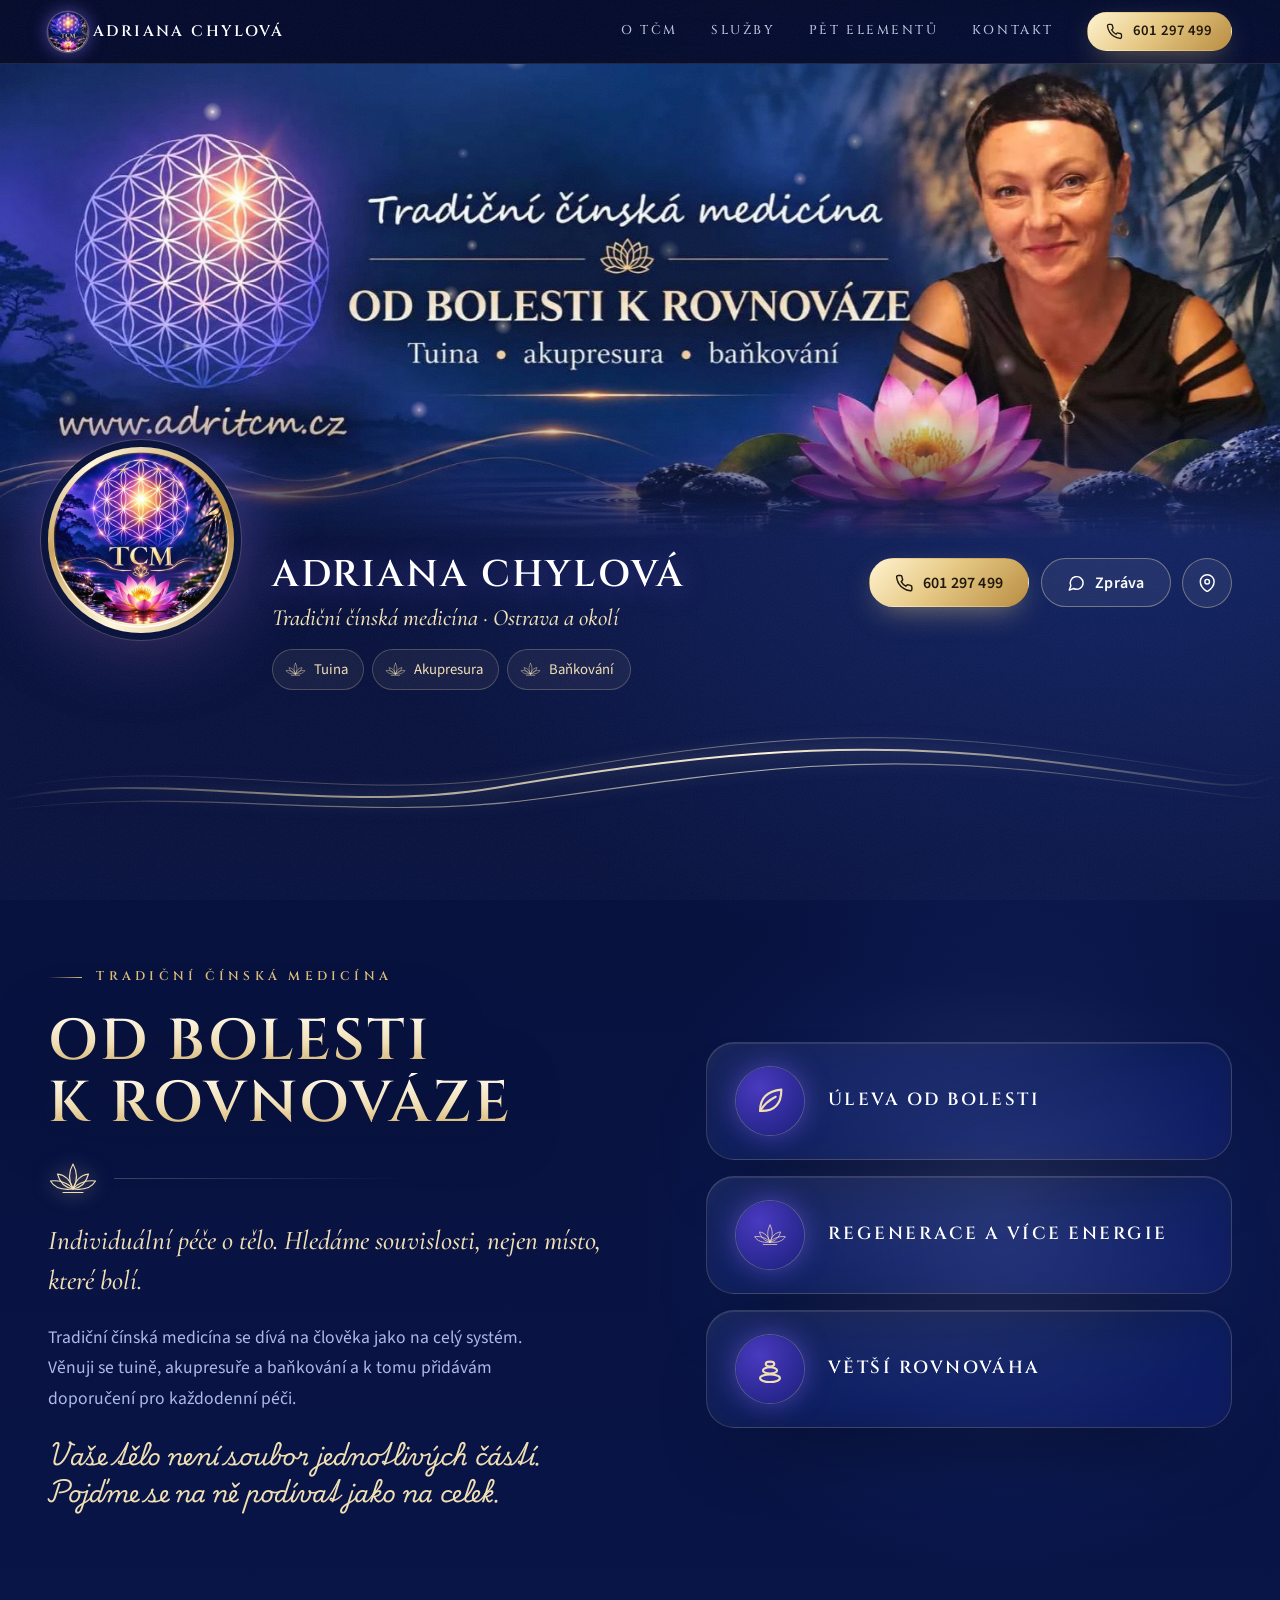
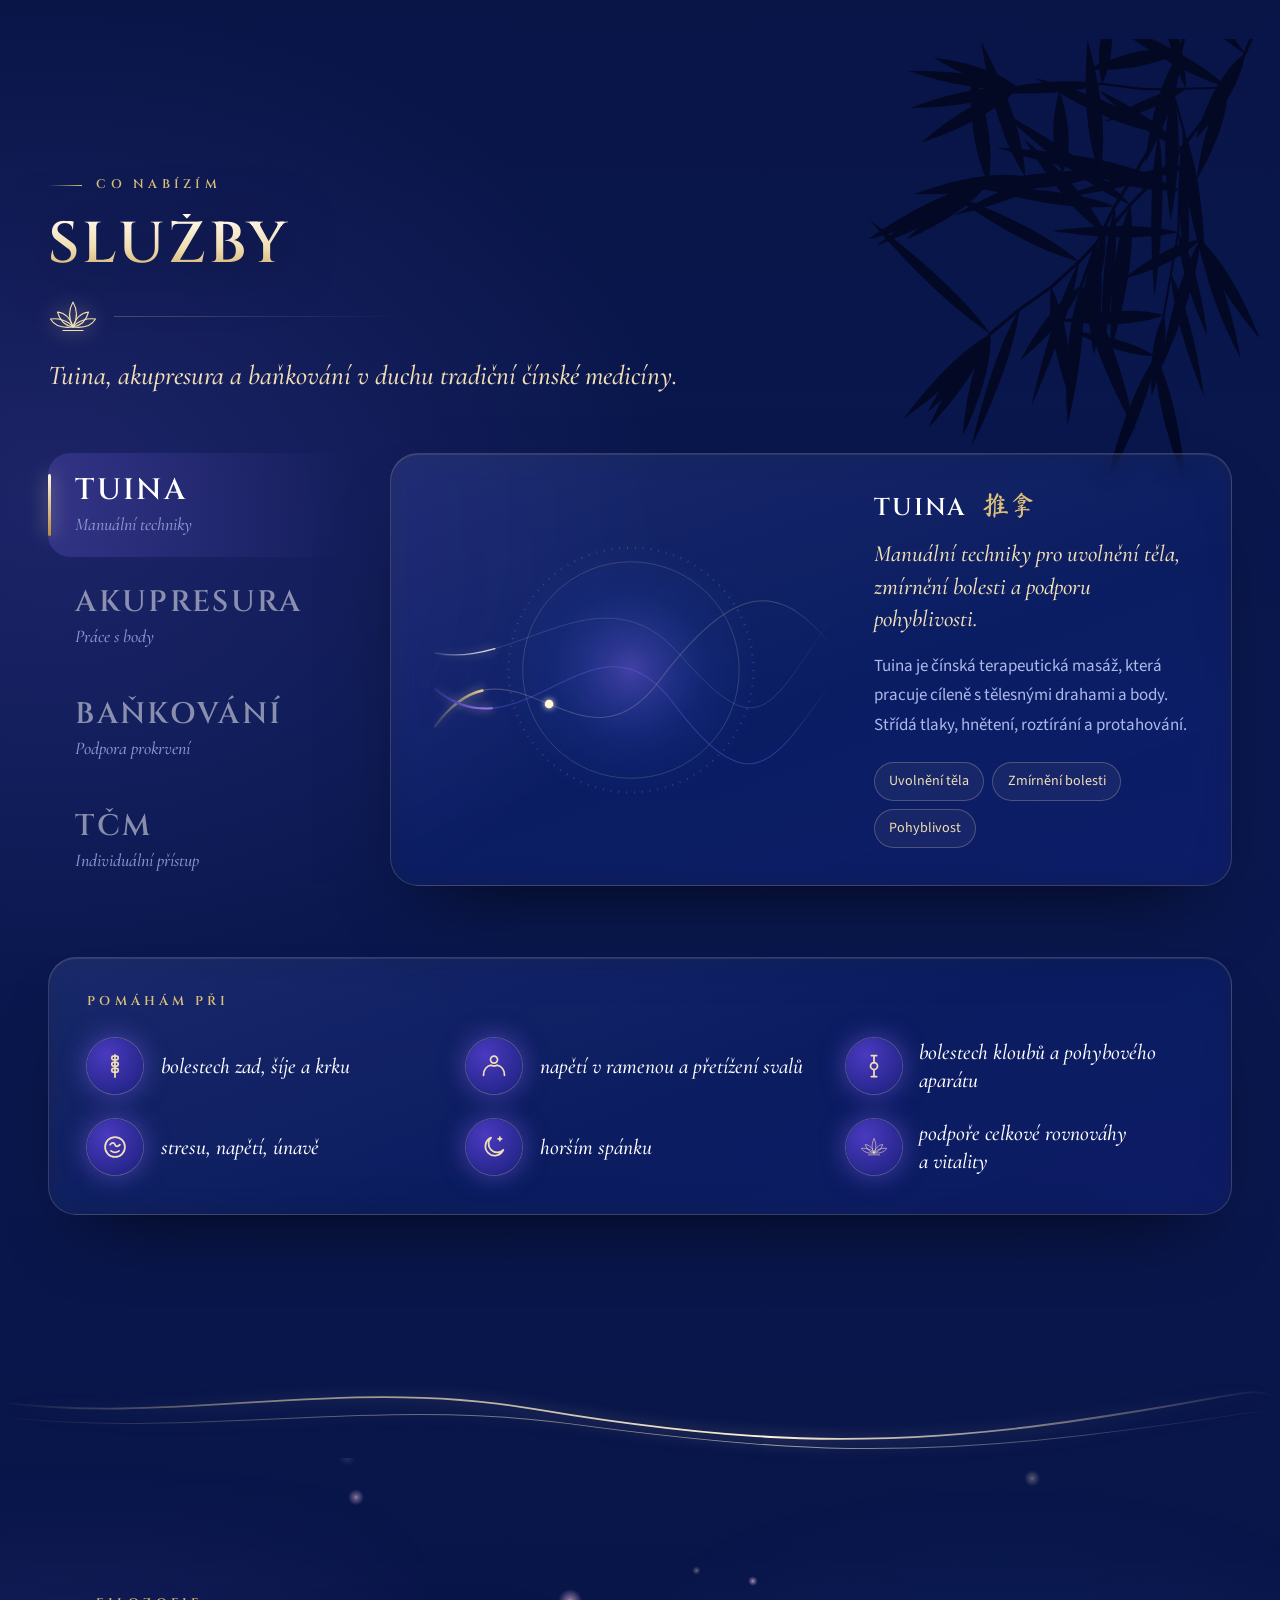
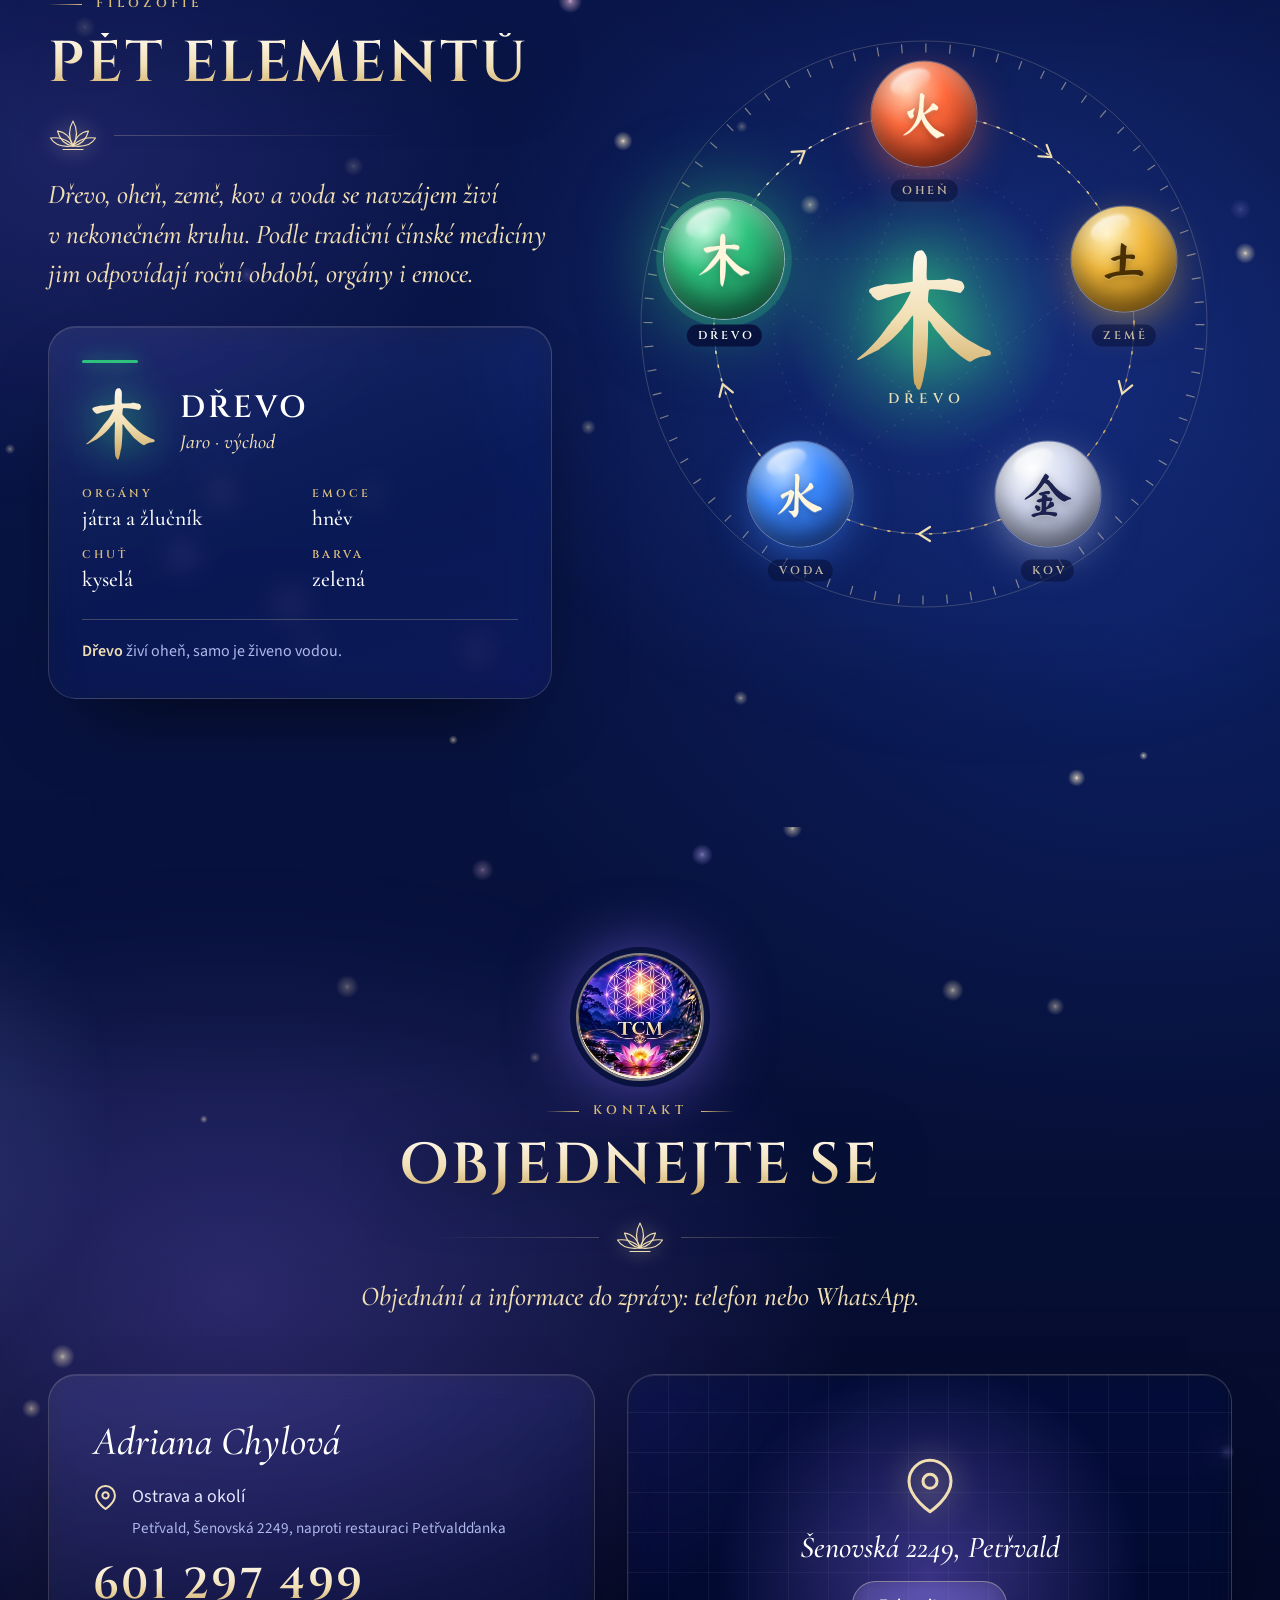
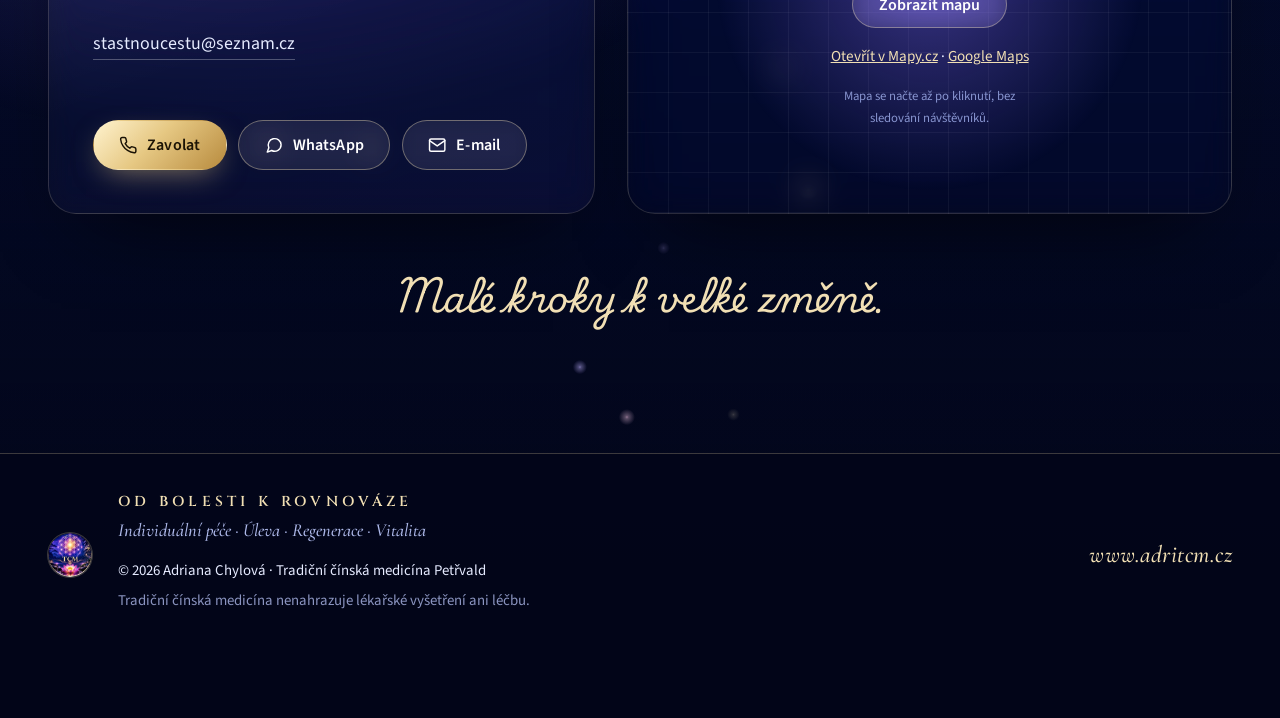
==== commit 001293a5: "Cover: ostřejší zvětšení banneru (neuronová síť), cover-3000 místo cover-2400 Co-Authored-By: Claude" ====
--- a/index.html
+++ b/index.html
@@ -24,7 +24,7 @@
 
   <link rel="preload" href="fonts/cinzel-latin-600-normal.woff2" as="font" type="font/woff2" crossorigin>
   <link rel="preload" href="fonts/source-sans-3-latin-400-normal.woff2" as="font" type="font/woff2" crossorigin>
-  <link rel="preload" as="image" imagesrcset="img/cover-900.webp 900w, img/cover-1500.webp 1500w, img/cover-2400.webp 2400w" imagesizes="min(100vw, 1920px)" fetchpriority="high">
+  <link rel="preload" as="image" imagesrcset="img/cover-900.webp 900w, img/cover-1500.webp 1500w, img/cover-3000.webp 3000w" imagesizes="min(100vw, 1920px)" fetchpriority="high">
   <link rel="stylesheet" href="css/style.css">
 
   <script type="application/ld+json">
@@ -120,7 +120,7 @@
           <span class="sr">Tradiční čínská medicína Petřvald – od bolesti k&nbsp;rovnováze. Tuina, akupresura, baňkování.</span>
           <img class="cover__img"
                src="img/cover-1500.webp"
-               srcset="img/cover-900.webp 900w, img/cover-1500.webp 1500w, img/cover-2400.webp 2400w"
+               srcset="img/cover-900.webp 900w, img/cover-1500.webp 1500w, img/cover-3000.webp 3000w"
                sizes="min(100vw, 1920px)"
                width="1500" height="558" fetchpriority="high" decoding="async"
                alt="Adriana Chylová s lotosem a květem života, úvodní obrázek webu www.adritcm.cz">
